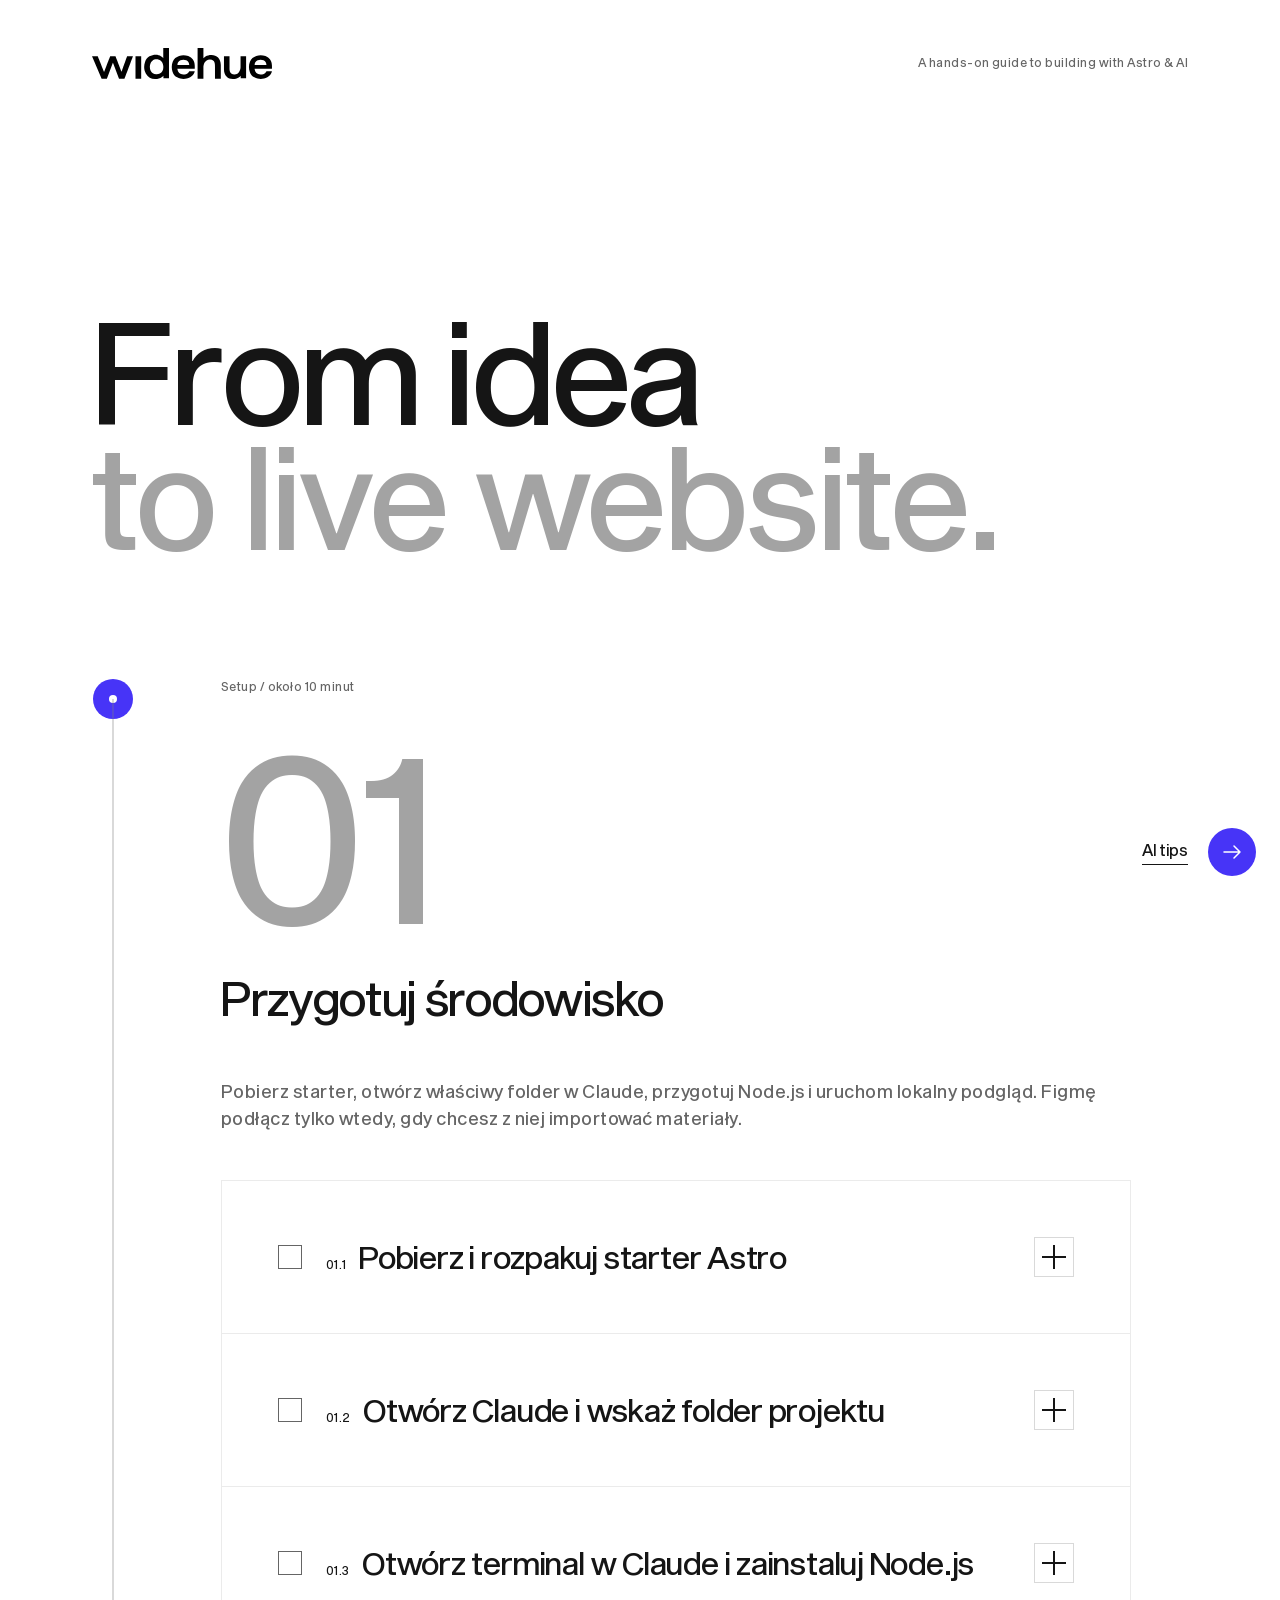
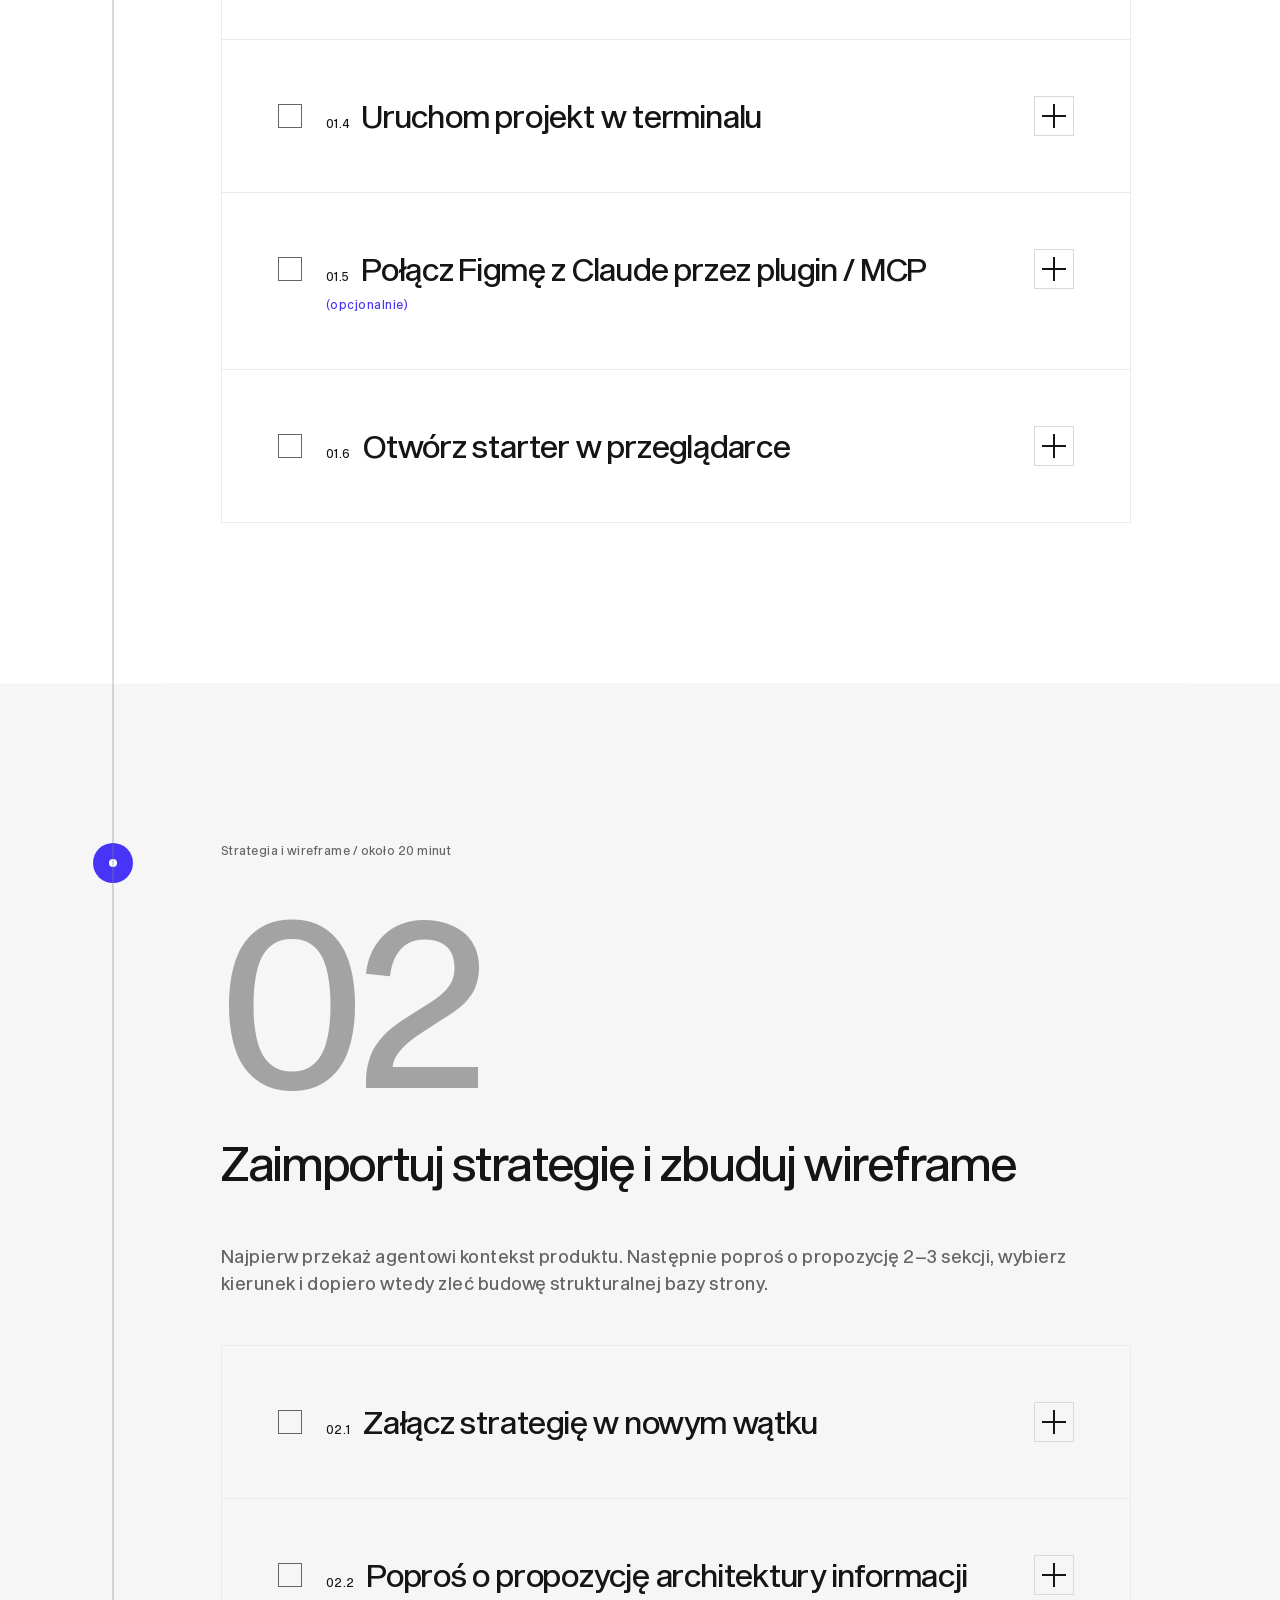
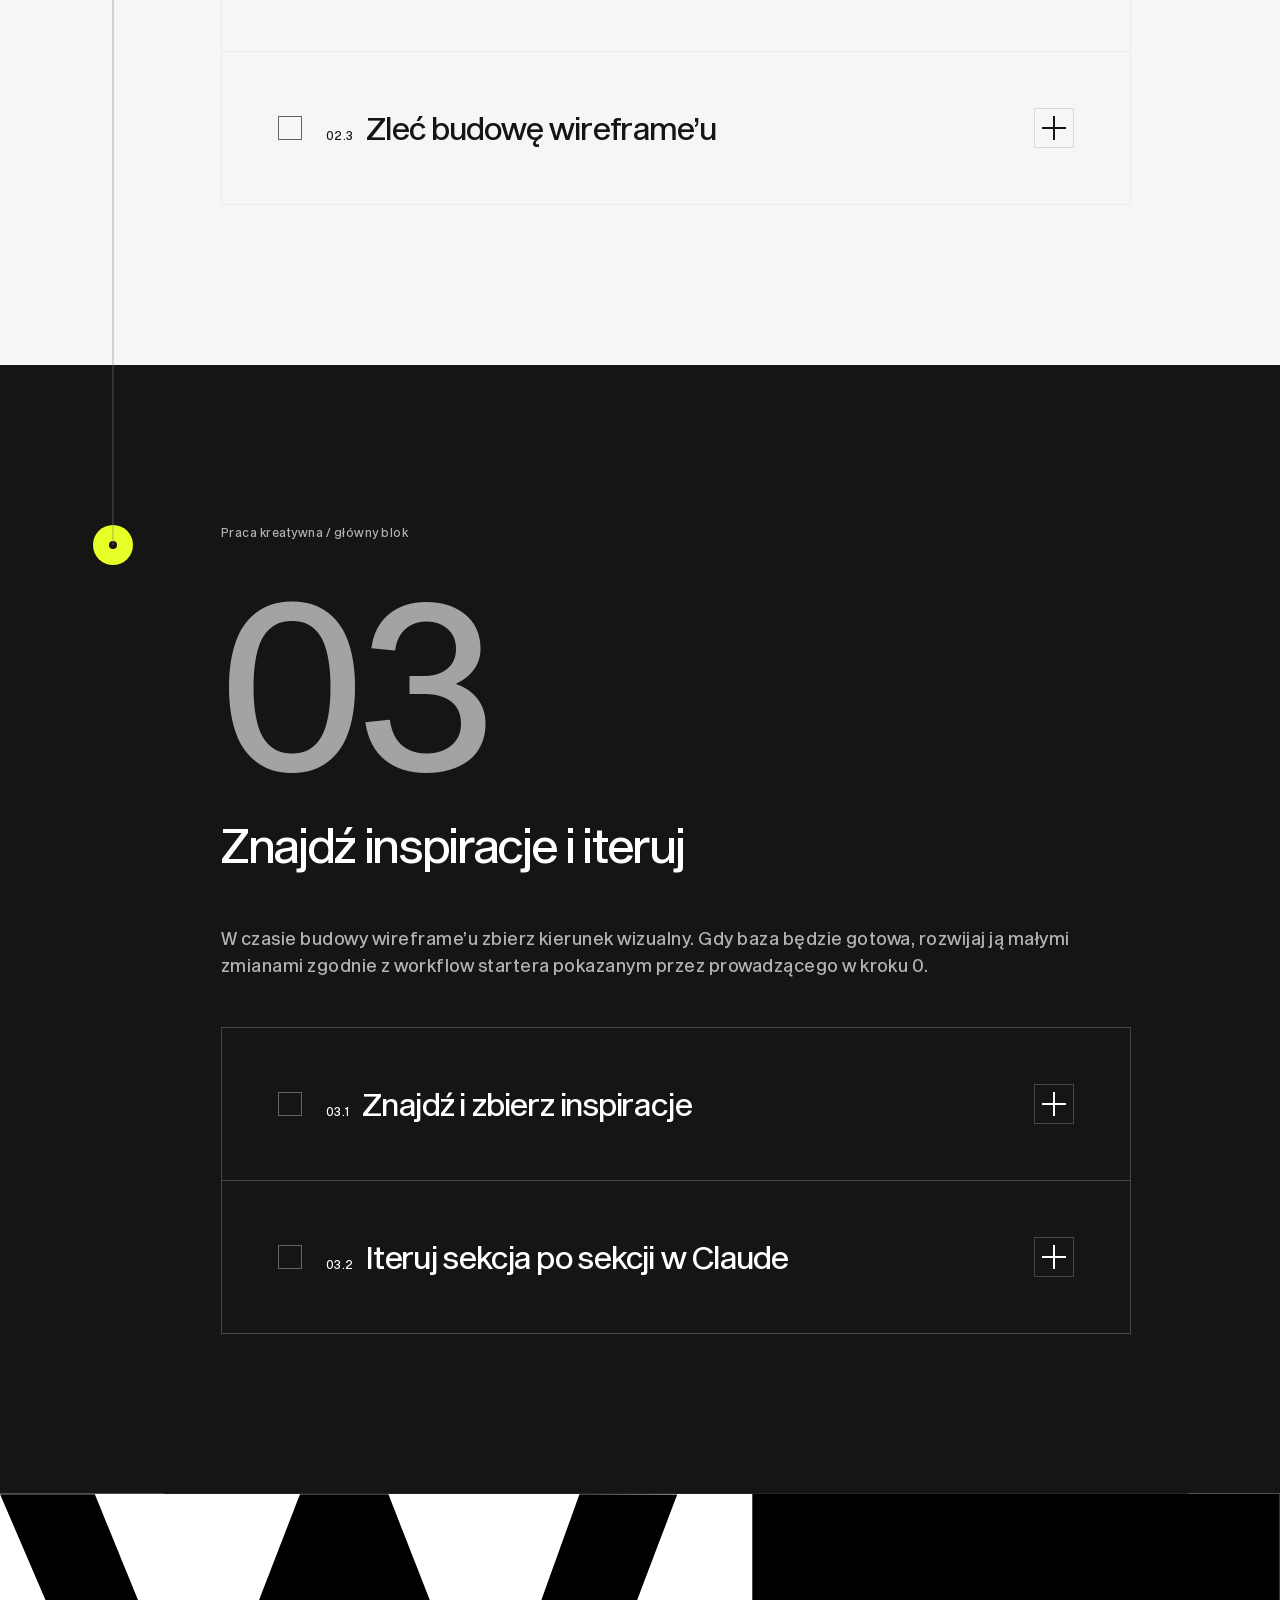
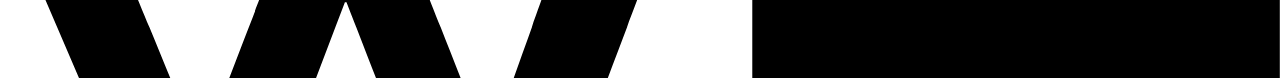
==== hackathon-guide/agenda.html @ 3076764d "Move server setup before optional Figma connection" ====
<!doctype html>
<html lang="pl" data-theme="light">
<head>
  <meta charset="utf-8">
  <meta name="viewport" content="width=device-width, initial-scale=1">
  <meta name="color-scheme" content="light">
  <title>Hackathon 2026 — Widehue</title>
  <link rel="stylesheet" href="css/tokens.css">
  <link rel="stylesheet" href="css/flow.css?v=hero-workflow">
  <link rel="stylesheet" href="css/tutorials.css">
</head>
<body>
  <main class="page">
    <div class="hero-section" data-theme="light">
    <div class="hero-topbar">
      <a class="brand" href="index.html" aria-label="Widehue — początek"><img src="assets/brand/wordmark.svg" alt="Widehue" width="180" height="31"></a>
      <p class="hero-description">A hands-on guide to building with Astro &amp; AI</p>
    </div>
    <header class="hero">
      <h1>From idea</h1>
      <p class="hero-subtitle">to live website.</p>
      
    </header>
    </div>

    <section class="timeline" aria-label="Proces hackathonu">
      <div class="timeline-rail" aria-hidden="true"><div class="timeline-fill"></div></div>
      <section class="stage" id="krok-1">
        <div class="stage-summary">
          <span class="stage-number" aria-hidden="true"></span>
          <span><span class="eyebrow">Setup / około 10 minut <span class="stage-status">✓ Gotowe</span></span><span class="stage-title">Przygotuj środowisko</span></span>
        </div>
        <div class="stage-body">
          <p class="stage-lead">Pobierz starter, otwórz właściwy folder w Claude, przygotuj Node.js i uruchom lokalny podgląd. Figmę podłącz tylko wtedy, gdy chcesz z niej importować materiały.</p>
          <div class="tasks">
            <details class="task" data-task="download-starter">
              <summary class="task-summary"><span class="task-check" aria-hidden="true"></span><span class="task-title">Pobierz i rozpakuj starter Astro</span><span class="task-plus" aria-hidden="true"><span class="disclosure-icon disclosure-icon--plus" aria-hidden="true"></span></span></summary>
              <div class="task-content">
                <div class="task-copy">
                  <p>Pobierz paczkę, rozpakuj ją w łatwym do znalezienia miejscu i nazwij folder według produktu, np. <strong>nazwa-produktu-landing</strong>.</p>
                  <div class="links"><a class="button button--accent button--download" href="#" aria-disabled="true" data-missing-link="astro-starter"><span class="primary-label">Pobierz starter — link do uzupełnienia</span><span class="primary-icon" aria-hidden="true"><svg viewBox="0 0 24 24" fill="none" stroke="currentColor" stroke-width="1.5" stroke-linecap="round" stroke-linejoin="round"><path d="M12 3v12m-5-5 5 5 5-5M4 16v5h16v-5"/></svg></span></a></div>
                </div>
                <button class="button button--done" type="button" data-done><span class="primary-label">Oznacz jako gotowe</span><span class="primary-icon" aria-hidden="true"><svg viewBox="0 0 24 24" fill="none" stroke="currentColor" stroke-width="1.5" stroke-linecap="round" stroke-linejoin="round"><path d="M4 12h16m-6-6 6 6-6 6"/></svg></span></button>
              </div>
            </details>

            <details class="task" data-task="open-claude">
              <summary class="task-summary"><span class="task-check" aria-hidden="true"></span><span class="task-title">Otwórz Claude i wskaż folder projektu</span><span class="task-plus" aria-hidden="true"><span class="disclosure-icon disclosure-icon--plus" aria-hidden="true"></span></span></summary>
              <div class="task-content">
                <div class="flow-demo" data-demo="open-claude" role="group" aria-label="Demonstracja kroku"></div>
                <div class="task-copy"><p>Uruchom Claude i wskaż dokładnie folder, w którym znajduje się rozpakowany starter Astro. Przed każdym promptem upewnij się, że pracujesz w prawidłowym projekcie.</p></div>
                <button class="button button--done" type="button" data-done><span class="primary-label">Oznacz jako gotowe</span><span class="primary-icon" aria-hidden="true"><svg viewBox="0 0 24 24" fill="none" stroke="currentColor" stroke-width="1.5" stroke-linecap="round" stroke-linejoin="round"><path d="M4 12h16m-6-6 6 6-6 6"/></svg></span></button>
              </div>
            </details>

            <details class="task" data-task="install-node">
              <summary class="task-summary"><span class="task-check" aria-hidden="true"></span><span class="task-title">Otwórz terminal w Claude i zainstaluj Node.js</span><span class="task-plus" aria-hidden="true"><span class="disclosure-icon disclosure-icon--plus" aria-hidden="true"></span></span></summary>
              <div class="task-content">
                <div class="flow-demo" data-demo="install-node" role="group" aria-label="Demonstracja kroku"></div>
                <div class="task-copy">
                  <p>Po otwarciu projektu uruchom terminal w prawym górnym rogu Claude. Możesz też użyć aplikacji <strong>Terminal</strong> na swoim komputerze — wtedy najpierw przejdź do folderu projektu.</p>
                  <p>Wybierz polecenie odpowiednie dla swojego systemu.</p>
                  <div class="snippet">
                    <div class="snippet-head"><span class="snippet-label">macOS / Homebrew</span><button class="button copy" type="button" aria-label="Kopiuj do schowka" title="Kopiuj do schowka"><span class="primary-icon" aria-hidden="true"><svg viewBox="0 0 24 24" fill="none" stroke="currentColor" stroke-width="1.5" stroke-linecap="round" stroke-linejoin="round"><rect x="9" y="9" width="11" height="12" rx="1"/><path d="M15 9V3H4v12h5"/></svg></span></button></div>
                    <pre>brew install node</pre>
                  </div>
                  <div class="snippet">
                    <div class="snippet-head"><span class="snippet-label">Windows / winget</span><button class="button copy" type="button" aria-label="Kopiuj do schowka" title="Kopiuj do schowka"><span class="primary-icon" aria-hidden="true"><svg viewBox="0 0 24 24" fill="none" stroke="currentColor" stroke-width="1.5" stroke-linecap="round" stroke-linejoin="round"><rect x="9" y="9" width="11" height="12" rx="1"/><path d="M15 9V3H4v12h5"/></svg></span></button></div>
                    <pre>winget install OpenJS.NodeJS.LTS</pre>
                  </div>
                  <div class="snippet">
                    <div class="snippet-head"><span class="snippet-label">Sprawdź instalację</span><button class="button copy" type="button" aria-label="Kopiuj do schowka" title="Kopiuj do schowka"><span class="primary-icon" aria-hidden="true"><svg viewBox="0 0 24 24" fill="none" stroke="currentColor" stroke-width="1.5" stroke-linecap="round" stroke-linejoin="round"><rect x="9" y="9" width="11" height="12" rx="1"/><path d="M15 9V3H4v12h5"/></svg></span></button></div>
                    <pre>node --version
npm --version</pre>
                  </div>
                  <p>Poprawny wynik pokazuje numer wersji Node.js rozpoczynający się od <strong>v</strong> oraz numer npm. Jeżeli polecenie nie istnieje albo nie zwraca numerów wersji, zgłoś problem prowadzącemu.</p>
                </div>
                <button class="button button--done" type="button" data-done><span class="primary-label">Oznacz jako gotowe</span><span class="primary-icon" aria-hidden="true"><svg viewBox="0 0 24 24" fill="none" stroke="currentColor" stroke-width="1.5" stroke-linecap="round" stroke-linejoin="round"><path d="M4 12h16m-6-6 6 6-6 6"/></svg></span></button>
              </div>
            </details>

            <details class="task" data-task="start-server">
              <summary class="task-summary"><span class="task-check" aria-hidden="true"></span><span class="task-title">Uruchom projekt w terminalu</span><span class="task-plus" aria-hidden="true"><span class="disclosure-icon disclosure-icon--plus" aria-hidden="true"></span></span></summary>
              <div class="task-content">
                <div class="flow-demo" data-demo="start-server" role="group" aria-label="Demonstracja kroku"></div>
                <div class="task-copy">
                  <p>W terminalu otwartym dla folderu projektu wpisz poniższe polecenie i naciśnij Enter.</p>
                  <div class="snippet">
                    <div class="snippet-head"><span class="snippet-label">Terminal / uruchomienie projektu</span><button class="button copy" type="button" aria-label="Kopiuj do schowka" title="Kopiuj do schowka"><span class="primary-icon" aria-hidden="true"><svg viewBox="0 0 24 24" fill="none" stroke="currentColor" stroke-width="1.5" stroke-linecap="round" stroke-linejoin="round"><rect x="9" y="9" width="11" height="12" rx="1"/><path d="M15 9V3H4v12h5"/></svg></span></button></div>
                    <pre>npm run dev</pre>
                  </div>
                  <p>Po chwili terminal powinien wyświetlić odpowiedź podobną do tej:</p>
                  <div class="snippet">
                    <div class="snippet-head"><span class="snippet-label">Przykładowa odpowiedź Astro</span></div>
                    <pre>astro v5.x.x ready in 320 ms

┃ Local    http://localhost:4321/
┃ Network  use --host to expose</pre>
                  </div>
                  <p>Skopiuj adres widoczny przy <strong>Local</strong>, np. <strong>http://localhost:4321/</strong>. Jeżeli terminal pokaże inny port, użyj adresu wyświetlonego u siebie.</p>
                </div>
                <button class="button button--done" type="button" data-done><span class="primary-label">Oznacz jako gotowe</span><span class="primary-icon" aria-hidden="true"><svg viewBox="0 0 24 24" fill="none" stroke="currentColor" stroke-width="1.5" stroke-linecap="round" stroke-linejoin="round"><path d="M4 12h16m-6-6 6 6-6 6"/></svg></span></button>
              </div>
            </details>

            <details class="task" data-task="connect-figma" data-optional="true">
              <summary class="task-summary"><span class="task-check" aria-hidden="true"></span><span class="task-title">Połącz Figmę z Claude przez plugin / MCP</span><span class="optional-note">(opcjonalnie)</span><span class="task-plus" aria-hidden="true"><span class="disclosure-icon disclosure-icon--plus" aria-hidden="true"></span></span></summary>
              <div class="task-content">
                <div class="task-copy">
                  <p>Zrób to tylko wtedy, gdy chcesz przenosić z Figmy elementy wizualne, ikony, assety lub fragmenty designu. W Claude otwórz <strong>Plugins</strong>, wybierz <strong>Figma</strong> i przejdź autoryzację na koncie, na którym znajduje się właściwy projekt.</p>
                  <p>Jeżeli nie potrzebujesz Figmy albo integracja nie działa, pomiń ten punkt. Asset możesz wyeksportować ręcznie i umieścić bezpośrednio w folderze projektu.</p>
                </div>
                <button class="button button--done" type="button" data-done><span class="primary-label">Oznacz opcjonalnie</span><span class="primary-icon" aria-hidden="true"><svg viewBox="0 0 24 24" fill="none" stroke="currentColor" stroke-width="1.5" stroke-linecap="round" stroke-linejoin="round"><path d="M4 12h16m-6-6 6 6-6 6"/></svg></span></button>
              </div>
            </details>

            <details class="task" data-task="open-preview">
              <summary class="task-summary"><span class="task-check" aria-hidden="true"></span><span class="task-title">Otwórz starter w przeglądarce</span><span class="task-plus" aria-hidden="true"><span class="disclosure-icon disclosure-icon--plus" aria-hidden="true"></span></span></summary>
              <div class="task-content">
                <div class="task-copy"><p>Wklej lokalny adres w pasku przeglądarki i sprawdź, czy strona startowa działa. Nie zamykaj terminala z uruchomionym serwerem. Gdy widzisz podgląd, przejdź do kroku 2.</p></div>
                <button class="button button--done" type="button" data-done><span class="primary-label">Oznacz jako gotowe</span><span class="primary-icon" aria-hidden="true"><svg viewBox="0 0 24 24" fill="none" stroke="currentColor" stroke-width="1.5" stroke-linecap="round" stroke-linejoin="round"><path d="M4 12h16m-6-6 6 6-6 6"/></svg></span></button>
              </div>
            </details>
          </div>
        </div>
      </section>

      <section class="stage" id="krok-2">
        <div class="stage-summary">
          <span class="stage-number" aria-hidden="true"></span>
          <span><span class="eyebrow">Strategia i wireframe / około 20 minut <span class="stage-status">✓ Gotowe</span></span><span class="stage-title">Zaimportuj strategię i zbuduj wireframe</span></span>
        </div>
        <div class="stage-body">
          <p class="stage-lead">Najpierw przekaż agentowi kontekst produktu. Następnie poproś o propozycję 2–3 sekcji, wybierz kierunek i dopiero wtedy zleć budowę strukturalnej bazy strony.</p>
          <div class="tasks">
            <details class="task" data-task="import-strategy">
              <summary class="task-summary"><span class="task-check" aria-hidden="true"></span><span class="task-title">Załącz strategię w nowym wątku</span><span class="task-plus" aria-hidden="true"><span class="disclosure-icon disclosure-icon--plus" aria-hidden="true"></span></span></summary>
              <div class="task-content">
                <div class="flow-demo" data-demo="import-strategy" role="group" aria-label="Demonstracja kroku"></div>
                <div class="task-copy">
                  <p>Wybierz pakiet strategiczny, z którego korzystałeś poprzedniego dnia, i rozpakuj pobrany ZIP. Jeżeli strategia uległa zmianie, przygotuj osobny plik Markdown z jej uzupełnieniem — opisz w nim zmiany i nowe ustalenia.</p>
                  <p>Otwórz nowy wątek w Claude w projekcie startera. Załącz plik <code>pakiet/brief.md</code> z wybranego pakietu oraz plik z uzupełnieniem, jeśli go przygotowałeś, i wklej poniższy prompt. Agent ma uzupełnić właściwe pliki startera, ale jeszcze niczego nie projektować.</p>
                  <div class="strategy-downloads" aria-label="Pakiety strategiczne do pobrania">
                    <a class="button button--accent button--download" href="downloads/mecha-atlas.zip" download><span class="primary-label">Pobierz Aescape Atlas (ZIP)</span><span class="primary-icon" aria-hidden="true"><svg viewBox="0 0 24 24" fill="none" stroke="currentColor" stroke-width="1.5" stroke-linecap="round" stroke-linejoin="round"><path d="M12 3v12m-5-5 5 5 5-5M4 16v5h16v-5"/></svg></span></a>
                    <a class="button button--accent button--download" href="downloads/mecha-catch.zip" download><span class="primary-label">Pobierz Catch (ZIP)</span><span class="primary-icon" aria-hidden="true"><svg viewBox="0 0 24 24" fill="none" stroke="currentColor" stroke-width="1.5" stroke-linecap="round" stroke-linejoin="round"><path d="M12 3v12m-5-5 5 5 5-5M4 16v5h16v-5"/></svg></span></a>
                    <a class="button button--accent button--download" href="downloads/mecha-almanac.zip" download><span class="primary-label">Pobierz Almanac (ZIP)</span><span class="primary-icon" aria-hidden="true"><svg viewBox="0 0 24 24" fill="none" stroke="currentColor" stroke-width="1.5" stroke-linecap="round" stroke-linejoin="round"><path d="M12 3v12m-5-5 5 5 5-5M4 16v5h16v-5"/></svg></span></a>
                    <a class="button button--accent button--download" href="downloads/mecha-undo.zip" download><span class="primary-label">Pobierz Undo (ZIP)</span><span class="primary-icon" aria-hidden="true"><svg viewBox="0 0 24 24" fill="none" stroke="currentColor" stroke-width="1.5" stroke-linecap="round" stroke-linejoin="round"><path d="M12 3v12m-5-5 5 5 5-5M4 16v5h16v-5"/></svg></span></a>
                  </div>
                  <div class="snippet">
                    <div class="snippet-head"><span class="snippet-label">Prompt 01 / import strategii</span><button class="button copy" type="button" aria-label="Kopiuj do schowka" title="Kopiuj do schowka"><span class="primary-icon" aria-hidden="true"><svg viewBox="0 0 24 24" fill="none" stroke="currentColor" stroke-width="1.5" stroke-linecap="round" stroke-linejoin="round"><rect x="9" y="9" width="11" height="12" rx="1"/><path d="M15 9V3H4v12h5"/></svg></span></button></div>
                    <pre>Przeczytaj załączony brief z pakietu strategicznego, z którego korzystałem podczas pierwszego dnia. Jeśli załączam również plik z uzupełnieniem strategii, uwzględnij opisane w nim zmiany i nowe ustalenia jako aktualizację briefu. Jeżeli dokumenty są sprzeczne, a uzupełnienie nie rozstrzyga konfliktu, wskaż go przed zapisaniem kontekstu. Najpierw zapoznaj się z dokumentacją startera i regułami dotyczącymi plików strategicznych.

Przenieś istotny kontekst produktu do właściwych plików w projekcie. Oddziel potwierdzone fakty, założenia i brakujące informacje. Nie twórz jeszcze interfejsu ani nowych komponentów.

Na końcu podsumuj, jakie pliki utworzyłeś lub zmieniłeś, oraz wskaż luki, które mogą wpłynąć na komunikację landing page’a.</pre>
                  </div>
                </div>
                <button class="button button--done" type="button" data-done><span class="primary-label">Oznacz jako gotowe</span><span class="primary-icon" aria-hidden="true"><svg viewBox="0 0 24 24" fill="none" stroke="currentColor" stroke-width="1.5" stroke-linecap="round" stroke-linejoin="round"><path d="M4 12h16m-6-6 6 6-6 6"/></svg></span></button>
              </div>
            </details>

            <details class="task" data-task="propose-architecture">
              <summary class="task-summary"><span class="task-check" aria-hidden="true"></span><span class="task-title">Poproś o propozycję architektury informacji</span><span class="task-plus" aria-hidden="true"><span class="disclosure-icon disclosure-icon--plus" aria-hidden="true"></span></span></summary>
              <div class="task-content">
                <div class="task-copy">
                  <p>Poproś AI o krótki plan. Na tym etapie wybierasz, co landing page ma powiedzieć — agent nie powinien jeszcze pisać kodu.</p>
                  <div class="snippet">
                    <div class="snippet-head"><span class="snippet-label">Prompt 02 / propozycja sekcji</span><button class="button copy" type="button" aria-label="Kopiuj do schowka" title="Kopiuj do schowka"><span class="primary-icon" aria-hidden="true"><svg viewBox="0 0 24 24" fill="none" stroke="currentColor" stroke-width="1.5" stroke-linecap="round" stroke-linejoin="round"><rect x="9" y="9" width="11" height="12" rx="1"/><path d="M15 9V3H4v12h5"/></svg></span></button></div>
                    <pre>Na podstawie plików strategicznych produktu zaproponuj architekturę informacji dla landing page’a składającego się z 2–3 sekcji. Sekcje mają jasno komunikować wartość produktu i promować go właściwemu odbiorcy.

Dla każdej sekcji podaj:
1. cel komunikacyjny,
2. jeden główny komunikat,
3. potrzebną treść, dowód lub asset,
4. sposób przejścia do kolejnej sekcji.

Przedstaw wynik jako krótką, numerowaną listę. Nie pisz kodu, nie buduj jeszcze strony i nie dodawaj niepotwierdzonych informacji.</pre>
                  </div>
                </div>
                <button class="button button--done" type="button" data-done><span class="primary-label">Oznacz jako gotowe</span><span class="primary-icon" aria-hidden="true"><svg viewBox="0 0 24 24" fill="none" stroke="currentColor" stroke-width="1.5" stroke-linecap="round" stroke-linejoin="round"><path d="M4 12h16m-6-6 6 6-6 6"/></svg></span></button>
              </div>
            </details>

            <details class="task" data-task="build-wireframe">
              <summary class="task-summary"><span class="task-check" aria-hidden="true"></span><span class="task-title">Zleć budowę wireframe’u</span><span class="task-plus" aria-hidden="true"><span class="disclosure-icon disclosure-icon--plus" aria-hidden="true"></span></span></summary>
              <div class="task-content">
                <div class="flow-demo" data-demo="build-wireframe" role="group" aria-label="Demonstracja kroku"></div>
                <div class="task-copy">
                  <p>Wklej wybrany i ewentualnie poprawiony wariant architektury. Agent ma zbudować działającą bazę, którą dopracujesz wizualnie w kolejnym kroku.</p>
                  <div class="snippet">
                    <div class="snippet-head"><span class="snippet-label">Prompt 03 / budowa wireframe’u</span><button class="button copy" type="button" aria-label="Kopiuj do schowka" title="Kopiuj do schowka"><span class="primary-icon" aria-hidden="true"><svg viewBox="0 0 24 24" fill="none" stroke="currentColor" stroke-width="1.5" stroke-linecap="round" stroke-linejoin="round"><rect x="9" y="9" width="11" height="12" rx="1"/><path d="M15 9V3H4v12h5"/></svg></span></button></div>
                    <pre>Zbuduj wireframe landing page’a na podstawie poniższej, zatwierdzonej architektury informacji:

[WKLEJ TUTAJ WYBRANY PLAN 2–3 SEKCJI]

Stwórz strukturalną bazę tych sekcji. Korzystaj z istniejących komponentów, tokenów, assetów, brandingu i agentic rules startera Mecha. Zachowaj obecny system zamiast tworzyć równoległe style. Użyj treści wynikających z plików strategicznych i nie wymyślaj brakujących faktów.

Na tym etapie skup się na hierarchii, układzie i przepływie informacji — bez pełnego dopracowania wizualnego. Po implementacji sprawdź działanie strony w przeglądarce i podsumuj zmienione pliki.</pre>
                  </div>
                  <p class="notice"><strong>To zadanie może potrwać kilka lub kilkanaście minut.</strong> Nie czekaj bezczynnie — przejdź od razu do kroku 3 i zacznij zbierać inspiracje.</p>
                </div>
                <button class="button button--done" type="button" data-done><span class="primary-label">Oznacz jako gotowe</span><span class="primary-icon" aria-hidden="true"><svg viewBox="0 0 24 24" fill="none" stroke="currentColor" stroke-width="1.5" stroke-linecap="round" stroke-linejoin="round"><path d="M4 12h16m-6-6 6 6-6 6"/></svg></span></button>
              </div>
            </details>
          </div>
        </div>
      </section>

      <section class="stage" id="krok-3" data-theme="dark">
        <div class="stage-summary">
          <span class="stage-number" aria-hidden="true"></span>
          <span><span class="eyebrow">Praca kreatywna / główny blok <span class="stage-status">✓ Gotowe</span></span><span class="stage-title">Znajdź inspiracje i iteruj</span></span>
        </div>
        <div class="stage-body">
          <p class="stage-lead">W czasie budowy wireframe’u zbierz kierunek wizualny. Gdy baza będzie gotowa, rozwijaj ją małymi zmianami zgodnie z workflow startera pokazanym przez prowadzącego w kroku 0.</p>
          <div class="tasks">
            <details class="task" data-task="find-and-collect-inspiration">
              <summary class="task-summary"><span class="task-check" aria-hidden="true"></span><span class="task-title">Znajdź i zbierz inspiracje</span><span class="task-plus" aria-hidden="true"><span class="disclosure-icon disclosure-icon--plus" aria-hidden="true"></span></span></summary>
              <div class="task-content">
                <div class="flow-demo" data-demo="find-and-collect-inspiration" role="group" aria-label="Demonstracja kroku"></div>
                <div class="task-copy">
                  <p>Szukaj konkretnych rozwiązań: kompozycji sekcji, sposobu pokazania produktu, zachowania typografii, animacji albo gotowej techniki. Otwieraj przydatne strony w nowych kartach, rób screenshoty i zapisuj assety oraz linki w jednym lokalnym folderze.</p>
                  <div class="link-list" id="inspiration-list" aria-live="polite"></div>
                  <div class="load-more-row">
                    <span class="source-count" id="inspiration-count"></span>
                    <button class="button" id="load-more-inspiration" type="button">Load more</button>
                  </div>
                  <p>Gdy wireframe będzie gotowy, załącz wybrane materiały do Claude i opisz, <strong>jaki efekt chcesz uzyskać</strong>: kompozycję, typografię, motion, asset albo sposób prezentacji produktu. Nie proś o bezpośrednie kopiowanie całej strony.</p>
                  <div class="snippet">
                    <div class="snippet-head"><span class="snippet-label">Przykład / sekcja procesu ze screena</span><button class="button copy" type="button" aria-label="Kopiuj do schowka" title="Kopiuj do schowka"><span class="primary-icon" aria-hidden="true"><svg viewBox="0 0 24 24" fill="none" stroke="currentColor" stroke-width="1.5" stroke-linecap="round" stroke-linejoin="round"><rect x="9" y="9" width="11" height="12" rx="1"/><path d="M15 9V3H4v12h5"/></svg></span></button></div>
                    <pre>Załączam screen z inspiracją pokazującą, jak chcę, żeby wyglądała sekcja procesu na moim landing page’u.

Na podstawie tego screena zbuduj sekcję „Proces” w miejscu komponentu `[IDENTYFIKATOR SEKCJI]`. Potraktuj referencję jako wskazówkę dla struktury: układu nagłówka i opisu, rozmieszczenia kroków, ich numeracji, odstępów oraz sposobu połączenia ich w czytelną sekwencję.

Dopasuj tę strukturę do treści mojego produktu oraz istniejących komponentów, tokenów i brandingu Mecha. Korzystaj z zatwierdzonych treści i plików strategicznych projektu. Nie kopiuj tekstów, logo ani identyfikacji wizualnej z inspiracji. Jeżeli brakuje informacji o procesie, wskaż je zamiast wymyślać kroki.

Najpierw krótko opisz, jakie elementy kompozycji przeniesiesz ze screena, a następnie zbuduj sekcję. Zachowaj czytelną kolejność na mobile. Nie zmieniaj innych sekcji ani globalnych stylów. Nie dodawaj animacji lub interakcji, których nie da się ustalić na podstawie statycznego screena.

Na końcu sprawdź sekcję w przeglądarce na desktopie i mobile oraz podsumuj wprowadzone zmiany.</pre>
                  </div>
                </div>
                <button class="button button--done" type="button" data-done><span class="primary-label">Oznacz jako gotowe</span><span class="primary-icon" aria-hidden="true"><svg viewBox="0 0 24 24" fill="none" stroke="currentColor" stroke-width="1.5" stroke-linecap="round" stroke-linejoin="round"><path d="M4 12h16m-6-6 6 6-6 6"/></svg></span></button>
              </div>
            </details>

            <details class="task" data-task="iterate-section-by-section">
              <summary class="task-summary"><span class="task-check" aria-hidden="true"></span><span class="task-title">Iteruj sekcja po sekcji w Claude</span><span class="task-plus" aria-hidden="true"><span class="disclosure-icon disclosure-icon--plus" aria-hidden="true"></span></span></summary>
              <div class="task-content">
                <div class="task-copy">
                  <p>Włącz <strong>Grid Guides</strong>. Gdy chcesz zmienić element, najedź na niego i skopiuj identyfikator komponentu. Przy zmianach layoutu określaj dokładnie, od której do której kolumny ma znajdować się każdy element.</p>
                  <p>Każdy prompt powinien dotyczyć jednej sekcji, komponentu albo animacji. Możesz pracować w 2–3 wątkach równolegle, jeśli ich zakresy nie dotykają tych samych plików i elementów.</p>

                  <div class="snippet">
                    <div class="snippet-head"><span class="snippet-label">Przykład / kolor przycisku</span><button class="button copy" type="button" aria-label="Kopiuj do schowka" title="Kopiuj do schowka"><span class="primary-icon" aria-hidden="true"><svg viewBox="0 0 24 24" fill="none" stroke="currentColor" stroke-width="1.5" stroke-linecap="round" stroke-linejoin="round"><rect x="9" y="9" width="11" height="12" rx="1"/><path d="M15 9V3H4v12h5"/></svg></span></button></div>
                    <pre>Zaktualizuj tylko komponent `[IDENTYFIKATOR PRZYCISKU]`. Zmień jego kolor tła na `[KOLOR LUB TOKEN]` i dobierz czytelny kolor tekstu. Zachowaj istniejące wymiary, typografię oraz stany hover i focus. Nie zmieniaj pozostałych przycisków ani globalnej palety. Po zmianie sprawdź rezultat w przeglądarce.</pre>
                  </div>

                  <div class="snippet">
                    <div class="snippet-head"><span class="snippet-label">Przykład / układ na gridzie</span><button class="button copy" type="button" aria-label="Kopiuj do schowka" title="Kopiuj do schowka"><span class="primary-icon" aria-hidden="true"><svg viewBox="0 0 24 24" fill="none" stroke="currentColor" stroke-width="1.5" stroke-linecap="round" stroke-linejoin="round"><rect x="9" y="9" width="11" height="12" rx="1"/><path d="M15 9V3H4v12h5"/></svg></span></button></div>
                    <pre>Zaktualizuj tylko sekcję `[IDENTYFIKATOR SEKCJI]`. Na desktopie umieść blok tekstowy w kolumnach 1–4, a główny wizual w kolumnach 5–12. Zachowaj istniejące komponenty i spacing systemu. Na mobile ustaw najpierw tekst, a następnie wizual. Nie przebudowuj pozostałych sekcji. Sprawdź layout w przeglądarce.</pre>
                  </div>

                  <div class="snippet">
                    <div class="snippet-head"><span class="snippet-label">Przykład / animacja timeline’u</span><button class="button copy" type="button" aria-label="Kopiuj do schowka" title="Kopiuj do schowka"><span class="primary-icon" aria-hidden="true"><svg viewBox="0 0 24 24" fill="none" stroke="currentColor" stroke-width="1.5" stroke-linecap="round" stroke-linejoin="round"><rect x="9" y="9" width="11" height="12" rx="1"/><path d="M15 9V3H4v12h5"/></svg></span></button></div>
                    <pre>Dodaj subtelną animację do timeline’u `[IDENTYFIKATOR KOMPONENTU]`. Podczas scrollowania kolejne elementy mają pojawiać się sekwencyjnie przez zmianę opacity i przesunięcie w osi Y. Zachowaj czytelność, aktualny layout i płynność na mobile. Uwzględnij `prefers-reduced-motion` i nie zmieniaj innych komponentów. Po implementacji przetestuj efekt w przeglądarce.</pre>
                  </div>

                  <div class="snippet">
                    <div class="snippet-head"><span class="snippet-label">Przykład / praca z inspiracją</span><button class="button copy" type="button" aria-label="Kopiuj do schowka" title="Kopiuj do schowka"><span class="primary-icon" aria-hidden="true"><svg viewBox="0 0 24 24" fill="none" stroke="currentColor" stroke-width="1.5" stroke-linecap="round" stroke-linejoin="round"><rect x="9" y="9" width="11" height="12" rx="1"/><path d="M15 9V3H4v12h5"/></svg></span></button></div>
                    <pre>Pracuj tylko nad sekcją `[IDENTYFIKATOR SEKCJI]`. Załączoną inspirację wykorzystaj jako referencję dla `[KOMPOZYCJI / TYPOGRAFII / MOTION / SPOSOBU POKAZANIA PRODUKTU]`, ale nie kopiuj jej dosłownie. Zachowaj komponenty, tokeny i branding Mecha. Najpierw krótko opisz plan zmiany, następnie go wdroż i sprawdź rezultat w przeglądarce.</pre>
                  </div>
                </div>
                <button class="button button--done" type="button" data-done><span class="primary-label">Oznacz jako gotowe</span><span class="primary-icon" aria-hidden="true"><svg viewBox="0 0 24 24" fill="none" stroke="currentColor" stroke-width="1.5" stroke-linecap="round" stroke-linejoin="round"><path d="M4 12h16m-6-6 6 6-6 6"/></svg></span></button>
              </div>
            </details>
          </div>
        </div>
      </section>
    </section>
  </main>

  <div class="agenda-footer-visual" aria-hidden="true">
    <svg width="1286" height="185" viewBox="0 0 1286 185" fill="none" xmlns="http://www.w3.org/2000/svg" aria-hidden="true" focusable="false">
      <g clip-path="url(#agenda-footer-clip)">
        <path d="M582.193 0.255859C582.193 0.255859 494.052 246.736 490.657 255.829C488.838 251.343 390.27 0.255859 390.27 0.255859H301.402C301.402 0.255859 203.076 255.829 201.622 259.224C200.045 255.708 95.2944 0.255859 95.2944 0.255859H0L159.188 370.764H246.844L346.503 108.644H348.079C349.17 111.19 449.92 370.764 449.92 370.764H540.244C540.244 370.764 679.427 3.52932 680.397 0.498333L582.314 0.255859H582.193Z" fill="#000000"/>
        <path d="M1286 0H755.82V370.023L1285.88 370.387V0H1286Z" fill="#000000"/>
      </g>
      <defs><clipPath id="agenda-footer-clip"><rect width="1286" height="185" fill="white"/></clipPath></defs>
    </svg>
  </div>

  <button class="guide-launcher" id="guide-launcher" type="button" aria-expanded="false" aria-controls="ai-guide"><span class="primary-label">AI tips</span><span class="primary-icon" aria-hidden="true"><svg viewBox="0 0 24 24" fill="none" stroke="currentColor" stroke-width="1.5" stroke-linecap="round" stroke-linejoin="round"><path d="M4 12h16m-6-6 6 6-6 6"/></svg></span></button>

  <aside class="guide-panel" id="ai-guide" aria-hidden="true" aria-labelledby="guide-title">
    <div class="guide-head">
      <div><span>Szybki poradnik</span><h2 id="guide-title">Jak sprawnie budować z AI</h2></div>
      <button class="guide-close" id="guide-close" type="button" aria-label="Zamknij poradnik">×</button>
    </div>
    <div class="guide-tips">
      <details class="tip"><summary>Pracuj maksymalnie w 2–3 wątkach</summary><p>Osobne wątki mogą dotyczyć np. copy, assetu i animacji. Nie otwieraj kilkunastu rozmów, nad którymi trudno zapanować.</p></details>
      <details class="tip"><summary>Rozdzielaj zakresy</summary><p>Nie zlecaj dwóm agentom jednoczesnej zmiany tego samego komponentu, pliku ani wspólnych tokenów.</p></details>
      <details class="tip"><summary>Opisuj konkretny rezultat</summary><p>Podaj identyfikator komponentu, cel zmiany, kolumny gridu i elementy, których agent nie powinien ruszać. „Zrób ładniej” nie wystarczy.</p></details>
      <details class="tip"><summary>Dobieraj model do zadania</summary><p>Mocniejszego modelu używaj do strategii, architektury, komponentów i animacji. Szybszy wystarczy do copy, spacingu i drobnych poprawek.</p></details>
      <details class="tip"><summary>Nie czekaj bezczynnie</summary><p>Gdy agent buduje wireframe, zbieraj inspiracje, rób screenshoty i przygotowuj assety do kolejnej iteracji.</p></details>
      <details class="tip"><summary>Inspiracja potrzebuje instrukcji</summary><p>Wklejając referencję do Claude, napisz, czy chodzi o kompozycję, typografię, motion, asset czy zachowanie komponentu.</p></details>
      <details class="tip"><summary>Iteruj małymi zmianami</summary><p>Przed większą zmianą upewnij się, że projekt działa. Pracuj sekcja po sekcji i po każdej zmianie sprawdzaj efekt w przeglądarce.</p></details>
      <details class="tip"><summary>Problem techniczny? Zgłoś go</summary><p>Jeżeli projekt nie startuje, terminal pokazuje błąd albo integracja nie działa, zgłoś to prowadzącemu zamiast tracić dużą część warsztatu na diagnozę.</p></details>
    </div>
  </aside>

  <div class="toast" id="toast" role="status" aria-live="polite">Skopiowano</div>

  <script src="js/flow.js" defer></script>
  <script src="js/timeline.js" defer></script>
  <script src="js/tutorials.js" defer></script>
</body>
</html>
---- hackathon-guide/css/tokens.css ----
/* Primitive values extracted from widehue.webflow/css/widehue.css :root. */
@font-face{font-family:'Sequel Sans';src:url('../assets/fonts/SequelSans-RomanDisp.woff2') format('woff2');font-weight:400;font-display:swap}
@font-face{font-family:'Sequel Sans';src:url('../assets/fonts/SequelSans-MediumDisp.woff2') format('woff2');font-weight:500;font-display:swap}
@font-face{font-family:'Britti Sans';src:url('../assets/fonts/BrittiSans-Regular.woff') format('woff');font-weight:400;font-display:swap}
:root{
 --wide-black:#151515;--wide-white:#fff;--wide-purple:#4734f7;--wide-yellow:#e6ff27;
 --wide-gray-50:#fbfbfb;--wide-gray-100:#f6f6f6;--wide-gray-200:#ebebeb;--wide-gray-300:#d9d9d9;--wide-gray-400:#b3b3b3;--wide-gray-500:#a3a3a3;--wide-gray-600:#8e8e8e;--wide-gray-700:#7a7a7a;--wide-gray-800:#656565;--wide-gray-900:#464646;--wide-purple-100:#edebfe;
 --font-brand:'Sequel Sans',Arial,sans-serif;--font-secondary:'Britti Sans',Arial,sans-serif;--font-code:ui-monospace,SFMono-Regular,Consolas,monospace;
 --text-h1:6.5rem;--text-h2:5rem;--text-h3:3rem;--text-h4:2rem;--text-h5:1.5rem;--text-h6:1.125rem;
 /* Curated spacing API; values observed throughout the source, not a source token scale. */
 --space-1:.25rem;--space-2:.5rem;--space-3:.75rem;--space-4:1rem;--space-6:1.5rem;--space-8:2rem;--space-10:2.5rem;--space-12:3rem;--space-16:4rem;--space-24:6rem;--space-32:8rem;
 --radius-sm:.375rem;--radius-md:.75rem;--radius-lg:1rem;--radius-pill:999px;--container:90rem;--gutter:2.5rem;--duration:200ms;
}
/* Semantic modes are an extension built from the original brand palette. */
:root,[data-theme="light"]{color-scheme:light;--color-bg:var(--wide-white);--color-surface:var(--wide-gray-100);--color-text:var(--wide-black);--color-muted:var(--wide-gray-800);--color-border:var(--wide-gray-300);--color-accent:var(--wide-purple);--color-on-accent:var(--wide-white);--color-inverse:var(--wide-black);--color-on-inverse:var(--wide-white);--color-focus:var(--wide-purple)}
[data-theme="dark"]{color-scheme:dark;--color-bg:var(--wide-black);--color-surface:#222;--color-text:var(--wide-white);--color-muted:var(--wide-gray-400);--color-border:var(--wide-gray-900);--color-accent:var(--wide-yellow);--color-on-accent:var(--wide-black);--color-inverse:var(--wide-white);--color-on-inverse:var(--wide-black);--color-focus:var(--wide-yellow)}
[data-theme="purple"]{color-scheme:dark;--color-bg:var(--wide-purple);--color-surface:#392ac6;--color-text:var(--wide-white);--color-muted:var(--wide-purple-100);--color-border:#8e81fa;--color-accent:var(--wide-yellow);--color-on-accent:var(--wide-black);--color-inverse:var(--wide-white);--color-on-inverse:var(--wide-black);--color-focus:var(--wide-yellow)}
[data-theme="yellow"]{color-scheme:light;--color-bg:var(--wide-yellow);--color-surface:#d5ec24;--color-text:var(--wide-black);--color-muted:var(--wide-gray-900);--color-border:#899817;--color-accent:var(--wide-purple);--color-on-accent:var(--wide-white);--color-inverse:var(--wide-black);--color-on-inverse:var(--wide-white);--color-focus:var(--wide-purple)}
@media(max-width:991px){:root{--text-h1:5rem;--text-h2:2.5rem;--text-h3:2rem;--text-h4:1.5rem;--gutter:1.75rem}}
@media(max-width:600px){:root{--text-h1:3.25rem;--gutter:1.25rem}}
---- hackathon-guide/css/flow.css ----
:root{--bg:var(--color-bg);--surface:var(--color-surface);--text:var(--color-text);--muted:var(--color-muted);--line:var(--color-border);--accent:var(--color-accent);--success-bg:var(--wide-yellow)}
*{box-sizing:border-box}html{scroll-behavior:smooth}body{margin:0;background:var(--bg);color:var(--text);font-family:var(--font-brand);font-size:18px;font-weight:400;line-height:1.333;letter-spacing:0.03036rem}button,a{font:inherit}button{cursor:pointer}a{color:inherit}strong{font-weight:500}button:focus-visible,a:focus-visible,summary:focus-visible{outline:3px solid var(--color-focus);outline-offset:5px}img{display:block;max-width:100%}.page{max-width:1160px;margin:auto;padding:48px 32px 120px}.brand{display:block;width:180px;margin-bottom:56px}.brand img{width:100%;height:auto}.hero{display:flex;align-items:flex-end;justify-content:space-between;gap:32px;padding-bottom:40px;border-bottom:1px solid var(--line)}h1{font-size:var(--text-h1);font-weight:400;line-height:1;letter-spacing:-0.0442rem;margin:0}.hero-meta{color:var(--accent);padding-bottom:8px}.timeline{counter-reset:stage;margin-top:32px;position:relative}.timeline::before{content:"";position:absolute;left:27px;top:28px;bottom:0;width:1px;background:var(--line)}details>summary{list-style:none}details>summary::-webkit-details-marker{display:none}.stage{counter-increment:stage;position:relative;border-bottom:1px solid var(--line)}.stage-summary{display:grid;grid-template-columns:56px minmax(0,1fr) 44px;align-items:center;gap:24px;min-height:146px;padding:28px 0;cursor:pointer}.stage-number{position:relative;z-index:1;display:grid;place-items:center;width:56px;height:56px;border:1px solid var(--line);border-radius:50%;background:var(--bg);font-weight:500}.stage-number::before{content:counter(stage,decimal-leading-zero)}.eyebrow{display:block;color:var(--muted);margin-bottom:12px}.stage-title,.guide-head h2{display:block;font-size:var(--text-h4);font-weight:400;line-height:1.1875;letter-spacing:-0.0136rem}.stage-summary:hover .stage-title,.task-summary:hover .task-title{color:var(--accent)}.stage-status{display:none;background:var(--success-bg);color:var(--wide-black);border-radius:var(--radius-pill);padding:4px 12px;margin-left:8px}.stage.is-complete .stage-status{display:inline-block}.stage.is-complete .stage-number{background:var(--success-bg);border-color:var(--success-bg)}.stage.is-complete .stage-number::before{content:"✓"}.plus,.task-plus{display:grid;place-items:center;color:var(--accent);width:36px;height:36px;border:1px solid var(--line);border-radius:50%;transition:transform 180ms ease}.stage>.stage-summary .plus,.task[open]>.task-summary .task-plus{transform:rotate(45deg)}.stage-body{padding:0 0 48px 80px;min-width:0}.stage-lead{color:var(--muted);max-width:760px;margin:0 0 32px;line-height:1.5}.tasks{border-top:1px solid var(--line)}.task{border-bottom:1px solid var(--line)}.task-summary{display:grid;grid-template-columns:24px minmax(0,1fr) auto 36px;align-items:center;gap:16px;min-height:84px;padding:20px 0;cursor:pointer}.task-title{font-size:32px;font-weight:400;line-height:1.1875;letter-spacing:-0.0136rem}.task-plus{grid-column:4;justify-self:end}.task-check{display:grid;place-items:center;width:24px;height:24px;border:1px solid var(--wide-gray-800);border-radius:6px}.task.is-done .task-check{background:var(--success-bg);border-color:var(--wide-black)}.task.is-done .task-check::after{content:"✓";color:var(--wide-black)}.tag,.link-tag{border:1px solid var(--line);border-radius:var(--radius-pill);padding:5px 12px;color:var(--muted)}.task-content{display:grid;grid-template-columns:minmax(0,1fr);gap:24px;padding:8px 0 32px 40px}.task-copy{max-width:800px;min-width:0}.task-copy p{color:var(--muted);line-height:1.5;margin:0 0 20px}.task-copy p:last-child{margin-bottom:0}.task-copy strong{color:var(--text)}.button{display:inline-flex;justify-content:center;align-items:center;gap:8px;min-height:44px;padding:10px 20px;border:1px solid var(--line);border-radius:var(--radius-pill);background:var(--bg);color:var(--text);font-weight:500;text-decoration:none;line-height:1.333;text-align:center;transition:background 160ms ease,color 160ms ease,border-color 160ms ease}.button:hover{border-color:var(--accent);color:var(--accent);background:var(--wide-purple-100)}.button--accent{background:var(--accent);border-color:var(--accent);color:var(--wide-white)}.button--accent:hover{background:var(--wide-black);border-color:var(--wide-black);color:white}.button--done{justify-self:start;background:var(--accent);border-color:var(--accent);color:var(--wide-white)}.button--done:hover{background:var(--wide-black);border-color:var(--wide-black);color:var(--wide-white)}.task.is-done .button--done{background:var(--success-bg);border-color:var(--success-bg);color:var(--wide-black)}.links{display:flex;flex-wrap:wrap;gap:12px;margin:24px 0}[aria-disabled="true"]{cursor:not-allowed;background:var(--surface);border-color:var(--line);color:var(--muted)}.snippet{min-width:0;margin-top:20px;background:var(--surface);border:1px solid var(--line);border-radius:var(--radius-md);overflow:hidden}.snippet-head{display:flex;justify-content:space-between;align-items:center;gap:16px;min-height:64px;padding:12px 16px;border-bottom:1px solid var(--line)}.snippet-label{color:var(--muted)}.snippet-head .copy{flex-shrink:0}pre{font-family:var(--font-code);font-size:18px;font-weight:400;line-height:1.5;letter-spacing:0;color:var(--text);white-space:pre-wrap;overflow-x:auto;margin:0;padding:24px;tab-size:2}.notice{padding:16px 20px!important;margin-top:24px!important;border-left:3px solid var(--accent);background:var(--wide-purple-100);border-radius:0 var(--radius-sm) var(--radius-sm) 0}.link-list{margin:24px 0;border-top:1px solid var(--line)}.link-row{display:grid;grid-template-columns:minmax(0,1fr) auto 24px;gap:16px;align-items:center;min-height:92px;padding:16px;border-bottom:1px solid var(--line);text-decoration:none}.link-row:not([aria-disabled="true"]):hover{background:var(--wide-purple-100)}.link-platform{min-width:0;overflow-wrap:anywhere}.link-platform strong{display:block;font-weight:500}.link-platform small{display:block;font-size:18px;color:var(--muted);margin-top:6px}.link-arrow{color:var(--accent)}.load-more-row{display:flex;justify-content:space-between;align-items:center;gap:16px;margin:0 0 24px}.source-count{color:var(--muted)}[hidden]{display:none!important}.guide-launcher{position:fixed;bottom:24px;right:24px;z-index:20;display:flex;align-items:center;gap:12px;min-height:48px;padding:12px 20px;border:0;border-radius:var(--radius-pill);background:var(--accent);color:white;font-weight:500}.guide-launcher-icon{display:grid;place-items:center;border:1px solid currentColor;border-radius:50%;width:24px;height:24px}.guide-panel{position:fixed;right:24px;bottom:88px;z-index:19;width:min(480px,calc(100vw - 48px));max-height:calc(100svh - 120px);overflow:auto;visibility:hidden;opacity:0;pointer-events:none;transform:translateY(12px);transition:opacity 180ms ease,transform 180ms ease;background:var(--bg);border:1px solid var(--line);border-radius:var(--radius-lg);box-shadow:0 16px 64px #1515151a}.guide-panel.is-open{visibility:visible;opacity:1;pointer-events:auto;transform:none}.guide-head{display:flex;align-items:flex-start;justify-content:space-between;gap:12px;padding:24px;border-bottom:1px solid var(--line)}.guide-head span{color:var(--muted)}.guide-head h2{margin:12px 0 0}.guide-close{display:grid;place-items:center;flex-shrink:0;width:44px;height:44px;border:1px solid var(--line);border-radius:50%;background:var(--bg);color:var(--text);font-size:18px}.tip+.tip{border-top:1px solid var(--line)}.tip summary{display:flex;justify-content:space-between;align-items:center;gap:16px;cursor:pointer;padding:20px 24px;font-weight:500}.tip summary::after{content:"+";color:var(--accent)}.tip[open] summary::after{content:"−"}.tip p{margin:0;padding:0 24px 24px;color:var(--muted);line-height:1.5}.toast{position:fixed;bottom:28px;left:50%;z-index:30;transform:translate(-50%,10px);opacity:0;pointer-events:none;transition:opacity 160ms ease,transform 160ms ease;background:var(--wide-black);color:white;padding:12px 24px;border-radius:var(--radius-pill);max-width:calc(100vw - 40px);text-align:center}.toast.is-visible{opacity:1;transform:translate(-50%,0)}
@media(max-width:760px){.page{padding:32px 20px 112px}.brand{margin-bottom:40px}.hero{align-items:flex-start;flex-direction:column;gap:24px}.stage-summary{grid-template-columns:44px minmax(0,1fr) 36px;gap:16px}.stage-number{width:44px;height:44px}.timeline::before{left:21px}.stage-body{padding-left:0}.task-summary{grid-template-columns:24px minmax(0,1fr) 36px;gap:12px}.task-plus{grid-column:3;grid-row:1}.task-summary .tag{grid-column:2;justify-self:start}.task-content{padding-left:0}.timeline::before{display:none}.link-row{grid-template-columns:minmax(0,1fr) 24px;padding-inline:8px}.link-tag{grid-column:1;justify-self:start}.link-arrow{grid-column:2;grid-row:1}.load-more-row{flex-wrap:wrap}.snippet-head{flex-wrap:wrap}pre{padding:20px}.guide-launcher{right:20px;bottom:20px}.guide-panel{right:20px;width:calc(100vw - 40px);bottom:84px}.guide-head{padding:20px}.stage-status{margin:8px 0 0}.eyebrow{line-height:1.5}}
@media(prefers-reduced-motion:reduce){html{scroll-behavior:auto}*,*::before,*::after{transition:none!important;scroll-behavior:auto!important}}

/* Larger task headings and 32 × 32 disclosure icons. */
.plus,.task-plus{width:32px;height:32px;font-size:32px;line-height:1}

.plus,.task-plus{border:0}

/* Main stage headings. */
.stage-title{font-size:48px;line-height:1;letter-spacing:-0.0204rem;overflow-wrap:break-word}

.stage-summary .eyebrow{font-size:12px}

/* More breathing room through the workshop flow. */
.timeline { margin-top: 48px; }
.stage-summary { padding-block: 48px; gap: 32px; }
.stage-summary .eyebrow { margin-bottom: 20px; }
.stage-body { padding-bottom: 64px; padding-left: 88px; }
.stage-lead { margin-bottom: 48px; }
.task-summary { padding-block: 32px; gap: 24px; }
.task-content { padding-top: 16px; padding-bottom: 48px; padding-left: 48px; gap: 32px; }
.task-copy p { margin-bottom: 28px; }
.task-copy p:last-child { margin-bottom: 0; }
.links { gap: 16px; margin-block: 32px; }
.snippet { margin-top: 28px; }
.snippet-head { padding: 16px 20px; gap: 24px; }
pre { padding: 28px; }
.link-list { margin-block: 32px; }
.link-row { padding-block: 24px; gap: 24px; }
.load-more-row { gap: 24px; margin-bottom: 32px; }
@media (max-width: 760px) {
  .timeline { margin-top: 32px; }
  .stage-summary { padding-block: 36px; gap: 16px; }
  .stage-body { padding-left: 0; padding-bottom: 48px; }
  .stage-lead { margin-bottom: 32px; }
  .task-summary { padding-block: 28px; gap: 12px; }
  .task-content { padding-left: 0; padding-bottom: 36px; gap: 28px; }
  .snippet-head { padding: 16px; gap: 16px; }
  pre { padding: 20px; }
  .link-row { gap: 16px; }
}

.snippet pre { font-size: 14px; }

.button--accent,
.button--done,
.guide-launcher {
  font-size: 16px;
  min-height: 48px;
  padding-inline: 24px;
}

.button.copy { font-size: 16px; }

/* Full-width stage backgrounds; content keeps its centered container. */
.stage {
  isolation: isolate;
}
.stage::before {
  content: "";
  position: absolute;
  inset: 0;
  z-index: -1;
  background: var(--stage-background);
  box-shadow: 0 0 0 100vmax var(--stage-background);
  clip-path: inset(0 -100vmax);
  pointer-events: none;
}
#krok-1 { --stage-background: var(--wide-white); }
#krok-2 { --stage-background: var(--wide-gray-100); }
#krok-3 { --stage-background: color-mix(in srgb, var(--wide-purple) 3%, var(--wide-white)); }
.stage-number { background: var(--stage-background); }

/* Connected stage dots and individual stage pictograms. */
.timeline::before { display: none; }
.stage { --dot-center: 68px; }
.stage:not(:last-child)::after {
  content: "";
  position: absolute;
  left: 19px;
  top: var(--dot-center);
  bottom: calc(-1 * var(--dot-center));
  width: 2px;
  background: var(--wide-gray-300);
  pointer-events: none;
  z-index: 0;
}
.stage:not(:last-child)::after {
  background: linear-gradient(to bottom, var(--wide-purple), var(--wide-gray-300) 180px);
}
.stage-summary { grid-template-columns: 40px minmax(0,1fr) 64px 32px; align-items: start; }
.stage-number {
  width: 40px; height: 40px; border: 0;
  background: var(--wide-gray-200); color: var(--wide-black);
}
.stage-number::before { content: ""; width: 8px; height: 8px; border-radius: 50%; background: currentColor; }
.stage .stage-number { background: var(--wide-purple); color: var(--wide-white); }
.stage.is-complete .stage-number { background: var(--wide-yellow); color: var(--wide-black); }
.stage.is-complete .stage-number::before { content: "✓"; width: auto; height: auto; background: none; }
.stage-title::before { content: counter(stage, decimal-leading-zero) ". "; }
.stage-icon {
  width: 64px; height: 64px; display: grid; place-items: center;
  border-radius: 50%; background: var(--wide-gray-200); color: var(--wide-black);
}
.stage-icon svg { width: 32px; height: 32px; display: block; }
.stage .stage-icon { background: var(--wide-purple); color: var(--wide-white); }
.stage.is-complete .stage-icon { background: var(--wide-yellow); color: var(--wide-black); }
.stage-summary > .plus { margin-top: 16px; }
.stage-body { padding-left: 72px; }
@media(max-width:760px) {
  .stage { --dot-center: 48px; }
  .stage-summary { grid-template-columns: 24px minmax(0,1fr) 40px; gap: 16px; }
  .stage-number { width: 24px; height: 24px; }
  .stage-number::before { width: 6px; height: 6px; }
  .stage:not(:last-child)::after { left: 11px; }
  .stage-icon { width: 40px; height: 40px; }
  .stage-icon svg { width: 26px; height: 26px; }
  .stage-summary > .plus { grid-column: 3; justify-self: center; margin-top: 0; }
  .stage-title { font-size: clamp(28px,5vw,48px); }
  .stage-body { padding-left: 40px; }
  .task-title { overflow-wrap: anywhere; }
}
.stage:not(:last-child)::after { bottom: 0; }
.stage:not(:first-child) > .stage-summary::before {
  content: "";
  position: absolute;
  left: 19px; top: 0; width: 2px; height: var(--dot-center);
  background: var(--wide-gray-300);
  pointer-events: none;
}
@media(max-width:760px) {
  .stage:not(:first-child) > .stage-summary::before { left: 11px; }
}

/* The final stage owns the page's bottom spacing, open or collapsed. */
.page { padding-bottom: 0; }
#krok-3 {
  --bg: var(--color-bg);
  --surface: var(--color-surface);
  --text: var(--color-text);
  --muted: var(--color-muted);
  --line: var(--color-border);
  --accent: var(--color-accent);
  --stage-background: var(--color-bg);
  color: var(--text);
  padding-bottom: 160px;
  border-bottom: 0;
}
#krok-3 > .stage-body { padding-bottom: 0; }
#krok-3 .button--done,
#krok-3 .button--accent { color: var(--color-on-accent); }
#krok-3 .button:hover,
#krok-3 .link-row:not([aria-disabled="true"]):hover {
  background: var(--surface);
  color: var(--accent);
}
#krok-3 .task.is-done .button--done { background: var(--wide-yellow); color: var(--wide-black); }
#krok-3 .stage-number,
#krok-3 .stage-icon { background: var(--surface); color: var(--text); }
#krok-3 .stage-number,
#krok-3 .stage-icon,
#krok-3.is-complete .stage-number,
#krok-3.is-complete .stage-icon { background: var(--accent); color: var(--color-on-accent); }
#krok-3 > .stage-summary::before { background: var(--line); }
#krok-3 .notice { background: var(--surface); }
@media(max-width:760px) {
  #krok-3 { padding-bottom: 96px; }
}

.stage-title::before {
  content: counter(stage, decimal-leading-zero);
  display: inline-block;
  margin-right: 16px;
  font-family: var(--font-brand);
  font-size: 18px;
  font-weight: 400;
  line-height: 1.333;
  letter-spacing: 0.03036rem;
  vertical-align: middle;
}

/* Tall stages with their disclosure header anchored at the top. */
.stage { min-height: 80vh; }
.stage-summary { align-items: start; }

/* Framed accordions: adjoining 1 px borders overlap. */
.stage,
#krok-3,
.task { border: 1px solid var(--line); }
.stage + .stage,
.task + .task { margin-top: -1px; }
.tasks { border-top: 0; }
.stage { --dot-center: 76px; }
.stage-summary { padding: 56px; }
.stage-body { padding: 0 56px 56px; }
.task-summary { padding: 56px; }
.task-content { padding: 0 56px 56px; }
.stage:not(:last-child)::after,
.stage:not(:first-child) > .stage-summary::before { left: 75px; }
#krok-3 > .stage-body { padding-bottom: 0; }
@media(max-width:760px) {
  .stage { --dot-center: 36px; }
  .stage-summary { padding: 24px; }
  .stage-body { padding: 0 24px 24px; }
  .task-summary { padding: 24px; }
  .task-content { padding: 0 24px 24px; }
  .stage:not(:last-child)::after,
  .stage:not(:first-child) > .stage-summary::before { left: 35px; }
}

/* Scale the one-line heading with its wrapper, not the viewport. */
.hero {
  container-type: inline-size;
  flex-direction: column;
  align-items: stretch;
}
.hero h1 {
  width: 100%;
  font-size: 21.5cqw;
  line-height: 1;
  letter-spacing: -0.0085em;
  white-space: nowrap;
}
.hero-meta { align-self: flex-end; }

/* Full-width accordion content and framed disclosure controls. */
.stage-lead,
.task-copy { max-width: none; width: 100%; }
.plus,
.task-plus {
  width: 40px;
  height: 40px;
  border: 1px solid var(--line);
  border-radius: var(--radius-sm);
}
.stage-summary { grid-template-columns: 40px minmax(0,1fr) 64px 40px; }
.task-summary { grid-template-columns: 24px minmax(0,1fr) auto 40px; }
@media(max-width:760px) {
  .stage-summary { grid-template-columns: 24px minmax(0,1fr) 40px; }
  .task-summary { grid-template-columns: 24px minmax(0,1fr) 40px; }
}

/* Rotate only the glyph; keep the square frame stationary. */
.plus,
.task-plus {
  border-radius: 0;
  color: var(--text);
  display: grid;
  place-items: center;
  transition: none;
}
.stage > .stage-summary .plus,
.task[open] > .task-summary .task-plus { transform: none; }
.disclosure-icon {
  display: grid;
  place-items: center;
  width: 32px;
  height: 32px;
  line-height: 1;
  transform-origin: center;
  transition: transform 180ms ease;
}
.stage > .stage-summary .plus .disclosure-icon,
.task[open] > .task-summary .task-plus .disclosure-icon { transform: rotate(45deg); }

/* Dedicated timeline gutter outside the bordered content panels. */
.timeline { padding-left: 72px; }
.stage-summary { grid-template-columns: minmax(0,1fr) 40px; }
.stage-summary > .stage-number {
  position: absolute;
  left: -72px;
  top: 56px;
  margin: 0;
}
.stage-summary > .plus { grid-column: 2; grid-row: 1; margin-top: 0; }
.stage:not(:last-child)::after,
.stage:not(:first-child) > .stage-summary::before { left: -53px; }
@media(max-width:760px) {
  .timeline { padding-left: 32px; }
  .stage { --dot-center: 34px; }
  .stage-summary { grid-template-columns: minmax(0,1fr) 40px; }
  .stage-summary > .stage-number { left: -32px; top: 24px; width: 20px; height: 20px; }
  .stage:not(:last-child)::after,
  .stage:not(:first-child) > .stage-summary::before { left: -23px; }
}

/* Stage backgrounds provide separation without horizontal rules. */
.stage,
#krok-3 { border-top: 0; border-bottom: 0; }
.stage + .stage { margin-top: 0; }

/* Process numerals share the hero's wrapper-relative display scale. */
.page { container-type: inline-size; }
.stage-title::before {
  display: block;
  margin: 0 0 24px;
  font-size: 21.5cqw;
  font-weight: 400;
  line-height: 1;
  letter-spacing: -.0085em;
}

/* Invert the timeline rail against each stage background. */
.stage:not(:last-child)::after,
.stage:not(:last-child)::after,
.stage:not(:first-child) > .stage-summary::before,
#krok-3 > .stage-summary::before {
  background: #fff;
  mix-blend-mode: difference;
}

/* Main steps are permanently expanded sections. */
.stage-summary { cursor: default; grid-template-columns: minmax(0,1fr); }
.stage-summary:hover .stage-title { color: inherit; }

/* Number tasks within their parent step. */
.tasks { counter-reset: task; }
.task { counter-increment: task; }
.task-title::before {
  content: counter(stage, decimal-leading-zero) "." counter(task);
  display: inline-block;
  margin-right: 12px;
  font-family: var(--font-brand);
  font-size: 18px;
  font-weight: 400;
  line-height: 1.333;
  letter-spacing: .03036rem;
  color: var(--muted);
}

/* One continuous scroll-driven rail, independent of stage stacking contexts. */
.stage:not(:last-child)::after,
.stage:not(:first-child) > .stage-summary::before,
#krok-3 > .stage-summary::before { display: none; }
.timeline-rail {
  position: absolute;
  width: 2px;
  height: 0;
  z-index: 2;
  pointer-events: none;
  background: rgb(255 255 255 / 15%);
  mix-blend-mode: difference;
}
.timeline-fill {
  position: absolute;
  inset: 0;
  background: #fff;
  transform: scaleY(0);
  transform-origin: top;
}

/* Equal section spacing, matching the final dark section. */
.stage,
#krok-3 { padding-block: 160px; }
.stage-summary { padding-top: 0; }
.stage-body,
#krok-3 > .stage-body { padding-bottom: 0; }
.stage-summary > .stage-number { top: 160px; }
@media(max-width:760px) {
  .stage,
  #krok-3 { padding-block: 96px; }
  .stage-summary { padding-top: 0; }
  .stage-summary > .stage-number { top: 96px; }
}

/* Brand CTA: underlined label and an independent arrow circle. */
.button--done,
.button--accent,
.guide-launcher,
.task.is-done .button--done,
#krok-3 .button--done,
#krok-3 .button--accent,
#krok-3 .task.is-done .button--done,
.button--done:hover,
.button--accent:hover,
#krok-3 .button--done:hover,
#krok-3 .button--accent:hover {
  background: transparent;
  border: 0;
  border-radius: 0;
  color: var(--text);
  padding: 0;
  gap: 20px;
  min-height: 48px;
  font-size: 16px;
  font-weight: 400;
  text-align: left;
  justify-content: flex-start;
}
.primary-label {
  position: relative;
  padding-bottom: 4px;
  line-height: 1.333;
}
.primary-label::after {
  content: "";
  position: absolute;
  left: 0; right: 0; bottom: 0;
  height: 1px;
  background: currentColor;
  transform-origin: right center;
  transition: transform 220ms ease;
}
.primary-icon {
  display: grid;
  place-items: center;
  flex: 0 0 48px;
  width: 48px; height: 48px;
  border-radius: 50%;
  background: var(--wide-purple);
  color: var(--wide-white);
  transition: transform 220ms ease;
}
.primary-icon svg { width: 24px; height: 24px; display: block; }
:is(.button--done,.button--accent,.guide-launcher):not([aria-disabled="true"]):is(:hover,:focus-visible) .primary-label::after { transform: scaleX(0); }
:is(.button--done,.button--accent,.guide-launcher):not([aria-disabled="true"]):is(:hover,:focus-visible) .primary-icon { transform: scale(1.1); }
.task.is-done .primary-icon { background: var(--wide-purple); color: var(--wide-white); }
/* Keep the floating launcher legible over both light and dark content. */
.guide-launcher .primary-label { background: var(--bg); }
@media(prefers-reduced-motion:reduce) {
  .primary-label::after,.primary-icon { transition: none; }
}

.stage-title::before { color: var(--wide-gray-500); opacity: 1; }

/* Completed tasks offer the reverse action. */
.task.is-done .button--done .primary-icon svg { transform: rotate(180deg); }

.task-title::before {
  font-size: 12px;
  color: var(--text);
}

.task[data-optional="true"] .task-summary .tag {
  border-radius: 0;
  font-size: 12px;
  line-height: 1.333;
  padding: 6px 10px;
  background: var(--wide-purple-100);
  color: var(--wide-purple);
  border: 1px solid var(--wide-purple);
}

.task[data-optional="true"] { position: relative; }
.task[data-optional="true"] .task-summary .tag {
  position: absolute;
  top: 12px;
  right: 12px;
}
.task[data-optional="true"] .task-summary {
  grid-template-columns: 24px minmax(0,1fr) 40px;
}
.task[data-optional="true"] .task-plus { grid-column: 3; }
@media(max-width:760px) {
  .task[data-optional="true"] .task-summary { padding-top: 52px; }
}

/* Sharp code panels with compact, icon-only clipboard actions. */
.snippet { border-radius: 0; }
.snippet-head { font-size: 14px; }
.snippet-label { font-size: inherit; }
.snippet-head .button.copy,
.snippet-head .button.copy:hover,
#krok-3 .snippet-head .button.copy:hover {
  padding: 0;
  min-height: 48px;
  width: 48px;
  border: 0;
  border-radius: 50%;
  background: transparent;
  color: var(--wide-white);
}
.snippet-head .button.copy:is(:hover,:focus-visible) .primary-icon {
  transform: scale(1.1);
}
/* Keep the scaled circle clear of the panel's clipping edge. */
.snippet-head .button.copy .primary-icon { background: var(--wide-purple); color: var(--wide-white); }

/* Accordion borders: one step lighter in each color mode. */
.stage,
.task { border-color: var(--wide-gray-200); }
#krok-3,
#krok-3 .task { border-color: var(--wide-gray-900); }

/* Compact white clipboard control. */
.snippet-head .button.copy,
.snippet-head .button.copy:hover,
#krok-3 .snippet-head .button.copy:hover {
  width: 40px;
  min-height: 40px;
  height: 40px;
}
.snippet-head .button.copy .primary-icon {
  flex-basis: 40px;
  width: 40px;
  height: 40px;
  background: var(--wide-white);
  color: var(--wide-black);
}
.snippet-head .button.copy .primary-icon svg {
  width: 20px;
  height: 20px;
}

/* Breathing room between instructions and code panels. */
.task-copy > p + .snippet { margin-top: 40px; }
.task-copy > .snippet + p { margin-top: 40px !important; }

.snippet-head .button.copy .primary-icon {
  background: transparent;
  color: var(--text);
}

/* Optional note under the task title, in normal document flow. */
.task[data-optional="true"] .task-summary {
  row-gap: 8px;
}
.task[data-optional="true"] .task-title { grid-column: 2; grid-row: 1; }
.task[data-optional="true"] .task-check { grid-column: 1; grid-row: 1; }
.task[data-optional="true"] .task-plus { grid-column: 3; grid-row: 1; }
.optional-note {
  grid-column: 2;
  grid-row: 2;
  font-size: 12px;
  font-weight: 400;
  line-height: 1.333;
  color: var(--accent);
}
@media(max-width:760px) {
  .task[data-optional="true"] .task-summary { padding-top: 24px; }
}

/* Inspiration rows use the shared note and primary arrow treatment. */
.link-row { grid-template-columns: minmax(0,1fr) 48px; }
.link-platform .link-tag {
  display: block;
  margin-top: 8px;
  padding: 0;
  border: 0;
  border-radius: 0;
  background: transparent;
  font-size: 12px;
  font-weight: 400;
  line-height: 1.333;
  letter-spacing: inherit;
  text-transform: none;
  color: var(--accent);
}
.link-row .link-arrow { grid-column: 2; grid-row: 1; color: var(--wide-white); }
.link-row:not([aria-disabled="true"]):is(:hover,:focus-visible) .primary-icon { transform: scale(1.1); }

/* Sharp checkbox with a dedicated success state. */
.task-check { border-radius: 0; }
.task.is-done .task-check {
  background: #16803c;
  border-color: #16803c;
}
.task.is-done .task-check::after {
  content: "";
  display: block;
  width: 6px;
  height: 11px;
  border: solid var(--wide-white);
  border-width: 0 2px 2px 0;
  transform: translateY(-2px) rotate(45deg);
}

.button--download .primary-icon,
.task.is-done .button--download .primary-icon {
  background: var(--wide-yellow);
  color: var(--wide-black);
}

.task:not(.is-done) .button--done .primary-icon {
  background: #16803c;
  color: var(--wide-white);
}

/* Two sharp 2px strokes turn from a plus into a cross. */
.disclosure-icon--plus{position:relative}
.disclosure-icon--plus::before,.disclosure-icon--plus::after{content:"";position:absolute;left:50%;top:50%;background:currentColor;transform:translate(-50%,-50%)}
.disclosure-icon--plus::before{width:24px;height:2px}
.disclosure-icon--plus::after{width:2px;height:24px}
.task[open] > .task-summary .task-plus .disclosure-icon { transform: rotate(45deg); }
@media(prefers-reduced-motion:reduce){.disclosure-icon{transition:none}}

/* Expanded task surfaces, with contrast against each stage background. */
.task[open] { background: var(--color-surface); }
#krok-2 .task[open] { background: var(--wide-gray-200); }

/* Bring the first step closer to the page heading. */
.hero { padding-bottom: 24px; }
.timeline { margin-top: 24px; }
#krok-1 { padding-top: 64px; }
#krok-1 .stage-summary > .stage-number { top: 64px; }
@media(max-width:760px) {
  .hero { padding-bottom: 16px; }
  .timeline { margin-top: 16px; }
  #krok-1 { padding-top: 40px; }
  #krok-1 .stage-summary > .stage-number { top: 40px; }
}

/* Full-viewport black rule below the hero. */
.hero { position: relative; border-bottom: 0; }
.hero::after {
  content: "";
  position: absolute;
  left: 0;
  right: 0;
  bottom: 0;
  height: 1px;
  background: var(--wide-black);
  box-shadow: 0 0 0 100vmax var(--wide-black);
  clip-path: inset(0 -100vmax);
  pointer-events: none;
}

/* 220 px at the default 16 px root size. */
.brand { margin-bottom: 13.75rem; }

/* Full-width dark masthead, including its top spacing. */
.page { padding-top: 0; }
.hero-section {
  position: relative;
  isolation: isolate;
  padding-top: 48px;
  color: var(--color-text);
}
.hero-section::before {
  content: "";
  position: absolute;
  inset: 0;
  z-index: -1;
  background: var(--color-bg);
  box-shadow: 0 0 0 100vmax var(--color-bg);
  clip-path: inset(0 -100vmax);
  pointer-events: none;
}
.hero-section[data-theme="dark"] .brand img { filter: invert(1); }
.hero::after { content: none; }
@media(max-width:760px) {
  .hero-section { padding-top: 32px; }
}

.hero-subtitle {
  display: block;
  font-family: var(--font-brand);
  font-size: 21.5cqw;
  font-weight: 400;
  line-height: 1;
  margin: 0;
  width: 100%;
  letter-spacing: inherit;
  color: var(--wide-gray-500);
  white-space: normal;
}

.hero { display: flex; flex-direction: column; gap: 0; }

/* Fit the two-line agenda heading within the fluid hero. */
.hero h1,
.hero .hero-subtitle { font-size: 13cqw; line-height: 1; margin-block: 0; }

/* Consistent code surfaces, distinct from expanded accordion backgrounds. */
.snippet {
  --snippet-background: var(--wide-white);
  background: var(--snippet-background);
}
#krok-3 .snippet {
  --snippet-background: #303030;
}
.snippet-head,
.snippet pre {
  background: var(--snippet-background);
}

/* Tighten the visual gap between the two display lines. */
.hero .hero-subtitle { margin-top: -.12em; }

.hero-description {
  margin: 56px 0 0;
  font-size: 12px;
  font-weight: 400;
  line-height: 1.333;
  color: var(--color-text);
}

.hero-description { color: var(--wide-purple); }

.hero-description { margin: 0 0 56px; color: var(--wide-gray-800); }

.hero-topbar {
  display: flex;
  align-items: center;
  justify-content: space-between;
  gap: 24px;
  margin-bottom: 13.75rem;
}
.hero-topbar .brand { margin: 0; flex-shrink: 0; }
.hero-topbar .hero-description { margin: 0; text-align: right; }
@media(max-width:600px) {
  .hero-topbar { gap: 16px; }
  .hero-topbar .brand { width: 120px; }
  .hero-topbar .hero-description { min-width: 0; }
}

/* Download packages remain readable at narrow accordion widths. */
.strategy-downloads{display:flex;flex-wrap:wrap;gap:24px 40px;margin-block:32px 40px}
.strategy-downloads .button{max-width:100%}
.strategy-downloads .primary-label{white-space:normal;text-align:left}

/* Full-bleed closing artwork, outside the agenda content container. */
.agenda-footer-visual{width:100%;margin:0;padding:0;line-height:0;overflow:hidden}
.agenda-footer-visual svg{display:block;width:100%;height:auto;max-width:none}
---- hackathon-guide/css/tutorials.css ----
/* Tutorial mockups use the guide's semantic colors and local typography. */
.flow-demo{--demo-paper:var(--wide-white);--demo-ink:var(--text);--demo-muted:var(--muted);--demo-line:var(--line);--demo-surface:var(--surface);color:var(--demo-ink);border:1px solid var(--demo-line);margin:0 0 40px;font-size:14px;line-height:1.45;letter-spacing:0;font-family:var(--font-brand);min-width:0}
.flow-demo *{box-sizing:border-box;min-width:0}
.demo-heading,.demo-footer{display:flex;justify-content:space-between;align-items:center;gap:16px;padding:16px 24px;background:var(--demo-paper)}
.demo-heading{border-bottom:1px solid var(--demo-line)}
.demo-mini{font-size:12px;color:var(--demo-muted);font-weight:400;letter-spacing:.02em;display:block}
.demo-stage{position:relative;padding:32px;background:var(--demo-surface);overflow:hidden}
.demo-window{border:1px solid var(--demo-line);background:var(--demo-paper)}
.demo-toolbar{height:48px;display:flex;align-items:center;gap:16px;padding:0 16px;border-bottom:1px solid var(--demo-line);font-size:12px;color:var(--demo-muted)}
.demo-toolbar>span:first-child{letter-spacing:3px}
.demo-terminal-icon{display:grid;place-items:center;margin-left:auto;width:32px;height:32px;color:var(--demo-ink);transition:background .4s,color .4s}
.flow-demo svg{width:20px;height:20px;flex-shrink:0}
.demo-body{display:grid;grid-template-columns:minmax(0,.8fr) minmax(0,1.2fr);gap:24px;padding:24px;min-height:280px;align-items:center}
.demo-file{display:flex;align-items:center;justify-content:center;flex-direction:column;gap:12px;color:var(--demo-ink);overflow-wrap:anywhere}
.demo-file>svg{width:48px;height:48px;color:var(--wide-purple)}
.demo-chat{align-self:stretch;display:flex;flex-direction:column;gap:12px;justify-content:center}
.demo-message,.demo-answer{padding:12px;border:1px solid var(--demo-line);overflow-wrap:anywhere}
.demo-message{background:var(--demo-surface)}
.demo-answer{border-left:2px solid var(--wide-purple)}
.demo-input{border:1px solid var(--demo-line);padding:12px;color:var(--demo-muted);font-size:12px;display:flex;justify-content:space-between;margin-top:auto}
.demo-input>span{color:var(--wide-purple)}
.demo-terminal{background:var(--demo-surface);border:1px solid var(--demo-line);padding:16px;align-self:stretch;font-family:var(--font-code);font-size:12px;overflow-wrap:anywhere}
.demo-command{margin-top:16px;white-space:normal}
.demo-command>span{display:block;color:var(--demo-muted);font-size:12px;font-family:var(--font-brand)}
.demo-output{margin-top:16px;color:var(--demo-ink);border-left:2px solid #16803c;padding-left:12px}
.demo-editor p{margin:16px 0;font-size:18px}
.demo-browser{align-self:stretch;border:1px solid var(--demo-line);background:var(--demo-paper)}
.demo-address{display:flex;align-items:center;gap:8px;padding:10px;border-bottom:1px solid var(--demo-line);font-size:12px;overflow-wrap:anywhere}
.demo-address svg{width:14px;height:14px}
.demo-web{padding:20px}
.demo-skeleton-title{height:24px;width:80%;background:var(--demo-ink);opacity:.65;margin:20px 0 12px}
.demo-skeleton-line{height:8px;background:var(--demo-muted);opacity:.25;width:90%}
.demo-cards{display:grid;grid-template-columns:repeat(3,1fr);gap:8px;margin-top:24px}
.demo-cards i{height:64px;border:1px solid var(--demo-line);background:var(--demo-surface)}
.demo-reference{border:1px solid var(--demo-line);padding:16px;background:var(--demo-paper)}
.demo-process{display:flex;align-items:center;gap:6px;width:100%;padding:24px 0}
.demo-process i{font-size:12px;font-style:normal;color:var(--wide-purple)}
.demo-process b{height:1px;background:var(--demo-line);flex:1}
.demo-footer{border-top:1px solid var(--demo-line);min-height:88px}
.flow-demo .demo-caption{font-size:14px;margin:0;max-width:48ch;color:var(--demo-ink)}
.demo-controls{display:flex;gap:16px;flex-shrink:0}
.demo-controls button{font:inherit;font-size:12px;min-height:40px;padding:4px 0;background:none;border:0;color:var(--demo-ink);text-decoration:underline;text-underline-offset:4px}
.demo-controls button:focus-visible{outline:2px solid var(--wide-purple);outline-offset:4px}
.flow-demo [data-reveal]{opacity:0;visibility:hidden;transform:translateY(6px);transition:opacity .65s ease,transform .65s ease,visibility .65s}
.flow-demo .demo-visible{opacity:1;visibility:visible;transform:none}
.flow-demo[data-phase="0"] [data-kind="terminal"] .demo-terminal-icon{background:var(--wide-purple);color:white;outline:4px solid var(--wide-purple-100)}
.demo-ghost{position:absolute;left:12%;top:40%;width:120px;padding:12px;background:var(--demo-paper);border:1px solid var(--demo-line);opacity:0;pointer-events:none;font-size:12px}
.demo-ghost>svg{width:28px;height:28px}
.flow-demo[data-phase="1"] .demo-ghost{animation:demo-drag 1.8s cubic-bezier(.3,.1,.3,1) both;animation-play-state:paused}
.flow-demo.demo-running[data-phase="1"] .demo-ghost{animation-play-state:running}
@keyframes demo-drag{0%{left:12%;top:40%;opacity:0}10%{opacity:1}85%{left:65%;top:65%;opacity:1}100%{left:65%;top:65%;opacity:0}}
@media(max-width:760px){
 .demo-stage{padding:12px}.demo-body{grid-template-columns:1fr;gap:20px;padding:16px;min-height:400px}
 .demo-heading,.demo-footer{padding:16px;align-items:flex-start;flex-direction:column;gap:8px}
 .demo-file:not(.demo-ghost){flex-direction:row;justify-content:flex-start;min-height:64px}
 .demo-reference{flex-direction:column!important;align-items:stretch}
 .demo-terminal{min-height:180px}.demo-chat{min-height:240px}.demo-browser{min-height:200px}
 .demo-cards i{height:40px}.demo-controls{align-self:flex-end}
 @keyframes demo-drag{0%{left:15%;top:22%;opacity:0}10%{opacity:1}85%{left:40%;top:70%;opacity:1}100%{left:40%;top:70%;opacity:0}}
}
@media(prefers-reduced-motion:reduce){.flow-demo [data-reveal]{transition:none;transform:none}.flow-demo .demo-ghost{animation:none!important;display:none}}
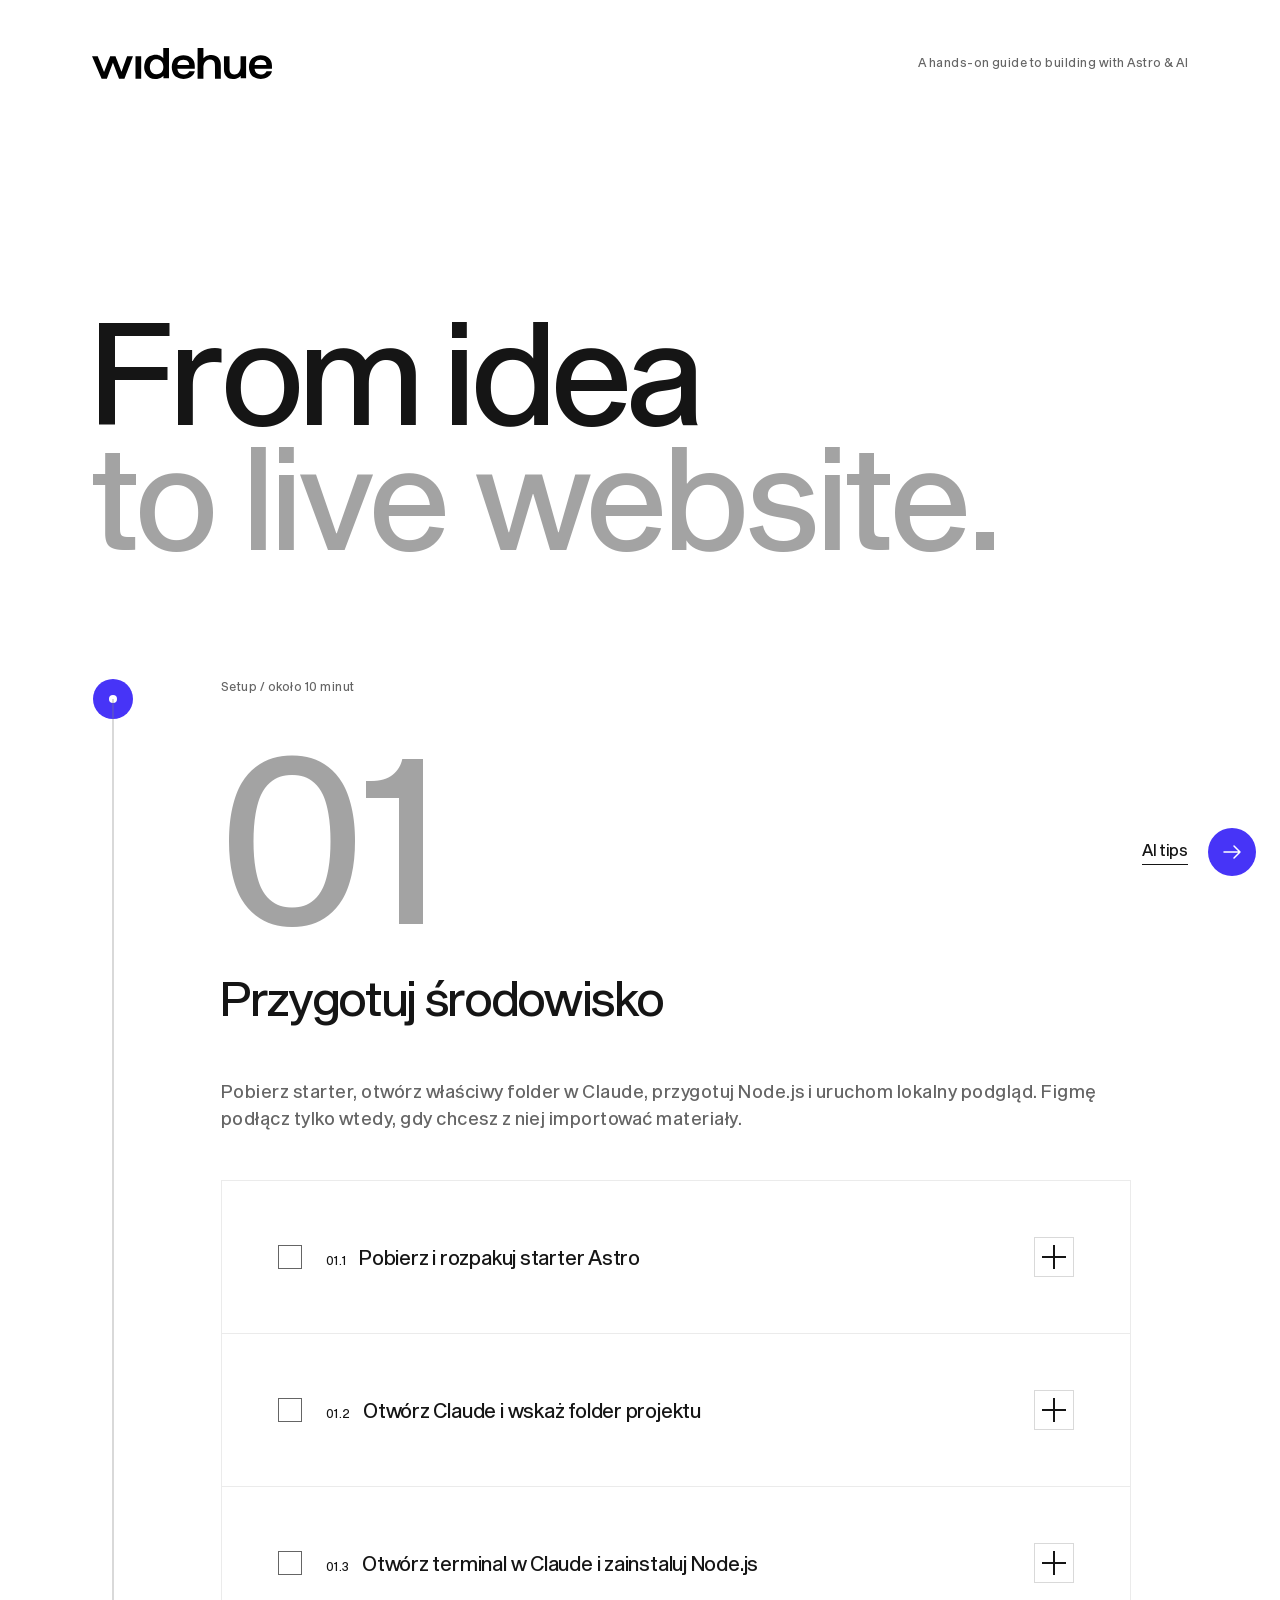
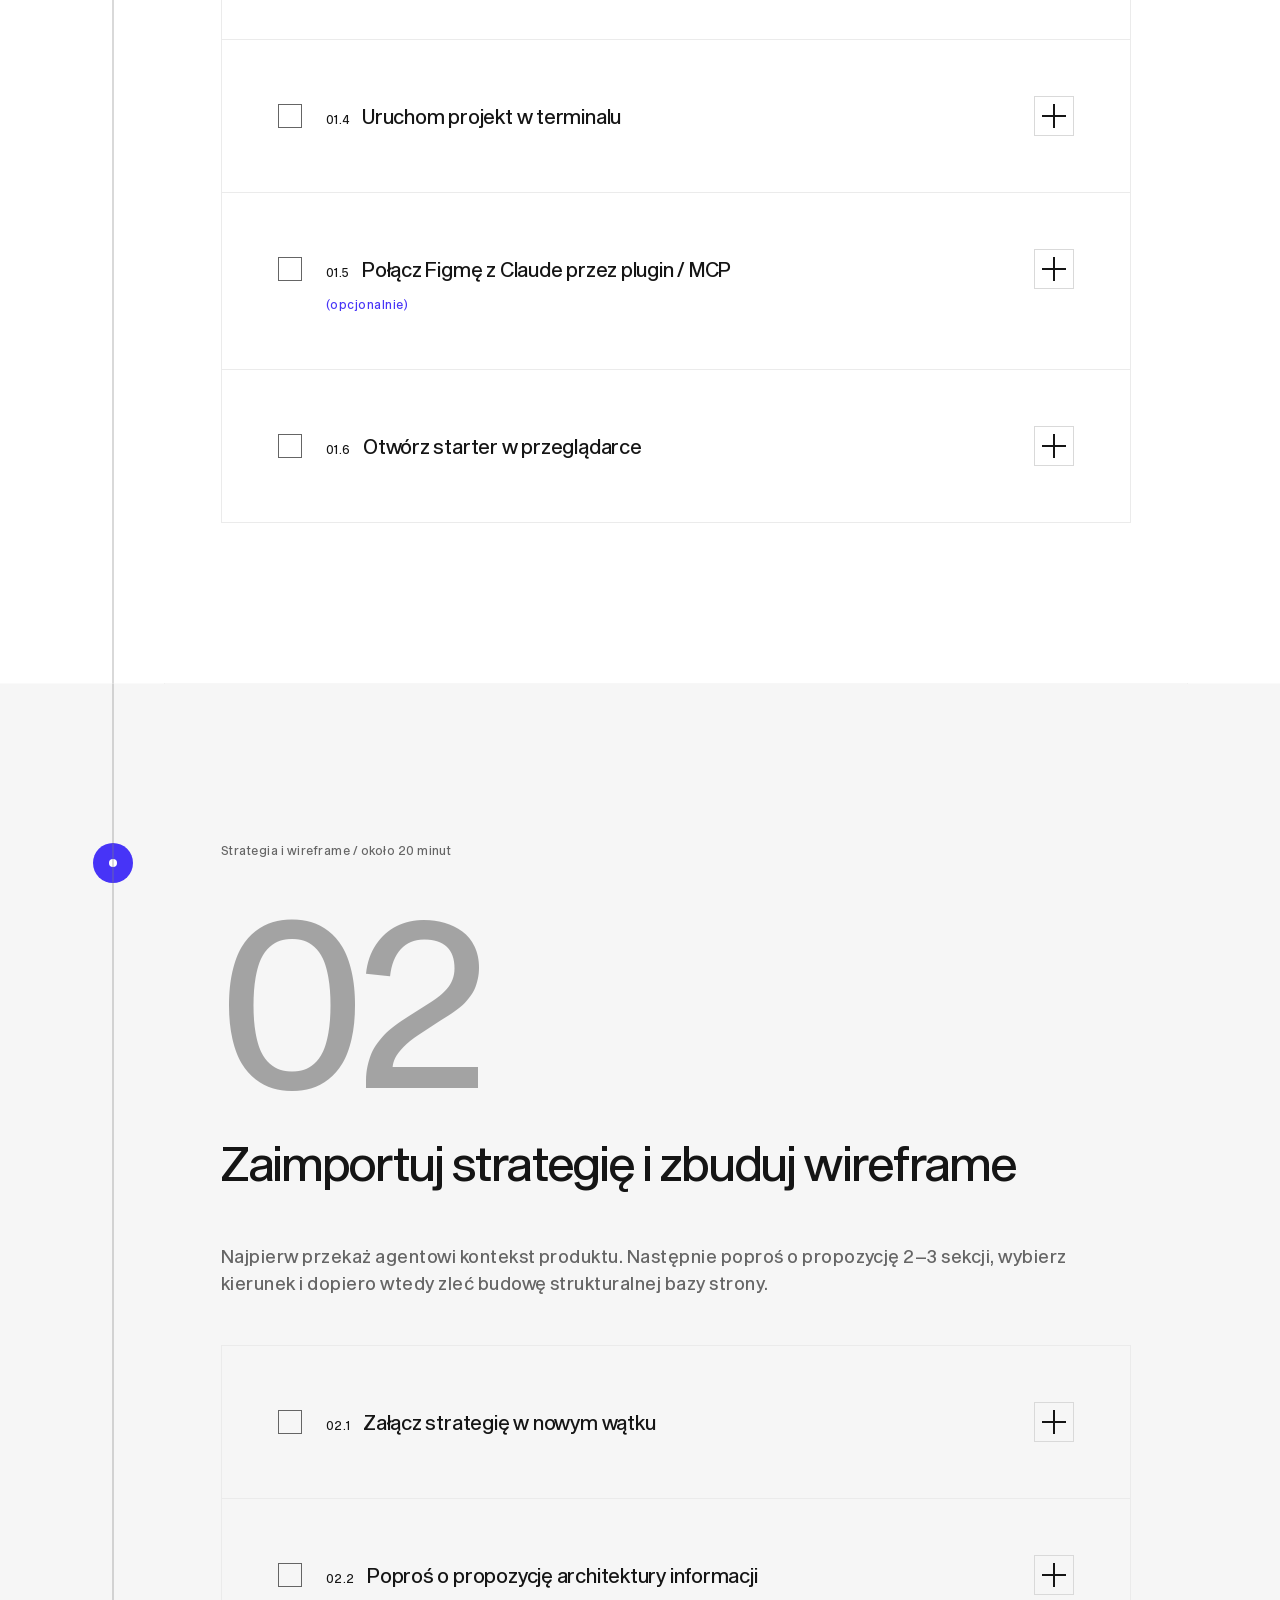
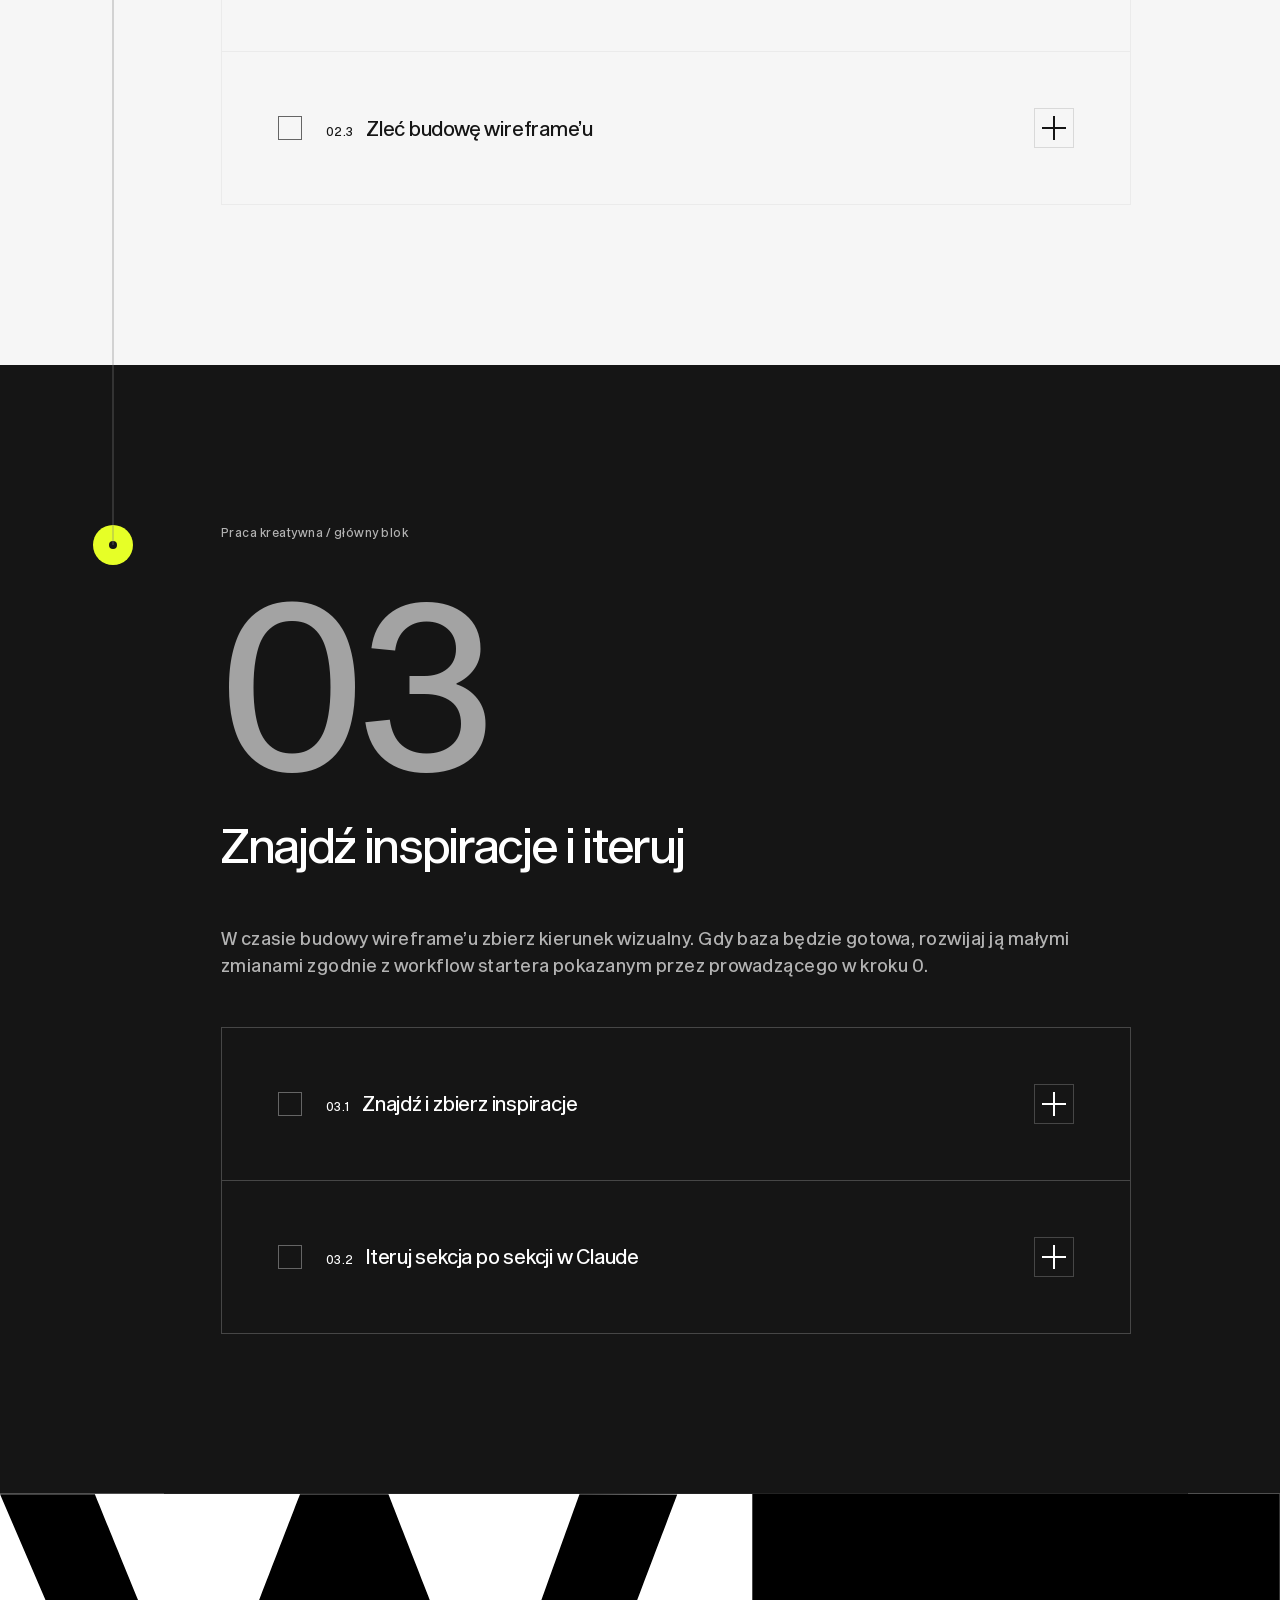
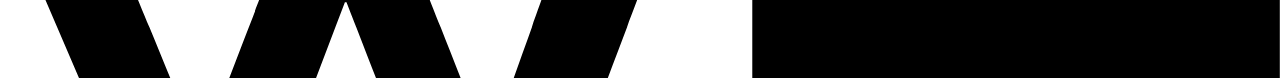
==== commit 24d76940: "Add compact responsive agenda layout and smaller accordion titles" ====
--- a/hackathon-guide/agenda.html
+++ b/hackathon-guide/agenda.html
@@ -8,6 +8,7 @@
   <link rel="stylesheet" href="css/tokens.css">
   <link rel="stylesheet" href="css/flow.css?v=hero-workflow">
   <link rel="stylesheet" href="css/tutorials.css">
+  <link rel="stylesheet" href="css/mobile.css">
 </head>
 <body>
   <main class="page">
@@ -117,7 +118,8 @@
             <details class="task" data-task="open-preview">
               <summary class="task-summary"><span class="task-check" aria-hidden="true"></span><span class="task-title">Otwórz starter w przeglądarce</span><span class="task-plus" aria-hidden="true"><span class="disclosure-icon disclosure-icon--plus" aria-hidden="true"></span></span></summary>
               <div class="task-content">
-                <div class="task-copy"><p>Wklej lokalny adres w pasku przeglądarki i sprawdź, czy strona startowa działa. Nie zamykaj terminala z uruchomionym serwerem. Gdy widzisz podgląd, przejdź do kroku 2.</p></div>
+                <div class="flow-demo" data-demo="open-preview" role="group" aria-label="Demonstracja otwierania podglądu"></div>
+                <div class="task-copy"><p>Terminal podaje adres podglądu w wierszu <code>Local</code>, na przykład <code>http://localhost:4321/</code>. Kliknij ten adres w terminalu Claude lub skopiuj go i wklej w pasku adresu przeglądarki. Jeśli terminal pokazuje inny port, użyj dokładnie podanego adresu. Sprawdź, czy strona startowa działa. Nie zamykaj terminala z uruchomionym serwerem. Gdy widzisz podgląd, przejdź do kroku 2.</p></div>
                 <button class="button button--done" type="button" data-done><span class="primary-label">Oznacz jako gotowe</span><span class="primary-icon" aria-hidden="true"><svg viewBox="0 0 24 24" fill="none" stroke="currentColor" stroke-width="1.5" stroke-linecap="round" stroke-linejoin="round"><path d="M4 12h16m-6-6 6 6-6 6"/></svg></span></button>
               </div>
             </details>
@@ -186,16 +188,16 @@
               <div class="task-content">
                 <div class="flow-demo" data-demo="build-wireframe" role="group" aria-label="Demonstracja kroku"></div>
                 <div class="task-copy">
-                  <p>Wklej wybrany i ewentualnie poprawiony wariant architektury. Agent ma zbudować działającą bazę, którą dopracujesz wizualnie w kolejnym kroku.</p>
+                  <p>W tym samym wątku, w którym omówiłeś i zatwierdziłeś architekturę informacji, wklej poniższy prompt. Nie musisz ponownie wklejać planu — agent ma wykorzystać ustalenia z rozmowy i zbudować działający wireframe na bazie design systemu oraz strategii marki.</p>
                   <div class="snippet">
                     <div class="snippet-head"><span class="snippet-label">Prompt 03 / budowa wireframe’u</span><button class="button copy" type="button" aria-label="Kopiuj do schowka" title="Kopiuj do schowka"><span class="primary-icon" aria-hidden="true"><svg viewBox="0 0 24 24" fill="none" stroke="currentColor" stroke-width="1.5" stroke-linecap="round" stroke-linejoin="round"><rect x="9" y="9" width="11" height="12" rx="1"/><path d="M15 9V3H4v12h5"/></svg></span></button></div>
-                    <pre>Zbuduj wireframe landing page’a na podstawie poniższej, zatwierdzonej architektury informacji:
-
-[WKLEJ TUTAJ WYBRANY PLAN 2–3 SEKCJI]
-
-Stwórz strukturalną bazę tych sekcji. Korzystaj z istniejących komponentów, tokenów, assetów, brandingu i agentic rules startera Mecha. Zachowaj obecny system zamiast tworzyć równoległe style. Użyj treści wynikających z plików strategicznych i nie wymyślaj brakujących faktów.
-
-Na tym etapie skup się na hierarchii, układzie i przepływie informacji — bez pełnego dopracowania wizualnego. Po implementacji sprawdź działanie strony w przeglądarce i podsumuj zmienione pliki.</pre>
+                    <pre>Przejdź do budowy działającego wireframe’u landing page’a. Oprzyj architekturę informacji na propozycjach omówionych wyżej w tej rozmowie i na tym, co wspólnie zatwierdziliśmy. Zachowaj uzgodnione sekcje, ich kolejność, cele i zakres. Nie rozpoczynaj ponownie etapu proponowania architektury; jeśli kluczowa decyzja pozostała nierozstrzygnięta, dopytaj o nią przed implementacją.
+
+Zbuduj stronę na bazie istniejącego design systemu projektu: korzystaj z jego komponentów, tokenów i assetów. Przestrzegaj brand rules, zasad opisanych w brand.md oraz reguł pracy zapisanych w repozytorium. Zachowaj zgodność z brandingiem już na etapie wireframe’u i nie twórz równoległego systemu stylów.
+
+Przygotuj teksty sekcji na podstawie strategii marki i produktu zapisanej w projekcie, uwzględniając jej aktualizacje oraz ustalenia z naszej rozmowy. Dopasuj komunikację do odbiorców, propozycji wartości, celu strony i języka marki. Nie wymyślaj faktów, danych, obietnic ani referencji — brakujące informacje oznacz do uzupełnienia.
+
+Na tym etapie skup się na hierarchii, układzie i przepływie informacji. Stwórz działającą, responsywną bazę do dalszego dopracowania wizualnego. Po implementacji sprawdź stronę w przeglądarce na desktopie i mobile, a następnie podsumuj zmienione pliki oraz otwarte kwestie.</pre>
                   </div>
                   <p class="notice"><strong>To zadanie może potrwać kilka lub kilkanaście minut.</strong> Nie czekaj bezczynnie — przejdź od razu do kroku 3 i zacznij zbierać inspiracje.</p>
                 </div>
--- a/hackathon-guide/css/tutorials.css
+++ b/hackathon-guide/css/tutorials.css
@@ -59,3 +59,13 @@
  @keyframes demo-drag{0%{left:15%;top:22%;opacity:0}10%{opacity:1}85%{left:40%;top:70%;opacity:1}100%{left:40%;top:70%;opacity:0}}
 }
 @media(prefers-reduced-motion:reduce){.flow-demo [data-reveal]{transition:none;transform:none}.flow-demo .demo-ghost{animation:none!important;display:none}}
+
+/* Illustrative click on the terminal URL, followed by the browser reveal. */
+.demo-local-url{position:relative;display:inline-block;max-width:100%;overflow-wrap:anywhere;color:var(--wide-purple);text-decoration:underline;text-underline-offset:3px}
+.demo-local-url::after{content:"";position:absolute;width:20px;height:24px;right:8px;top:4px;opacity:0;pointer-events:none;background:var(--demo-ink);clip-path:polygon(0 0,100% 65%,55% 67%,35% 100%)}
+.flow-demo[data-demo="open-preview"][data-phase="1"] .demo-local-url{background:var(--wide-purple-100);outline:3px solid var(--wide-purple-100)}
+.flow-demo[data-demo="open-preview"][data-phase="1"] .demo-local-url::after{animation:demo-url-click 1.8s ease both;animation-play-state:paused}
+.flow-demo.demo-running[data-demo="open-preview"][data-phase="1"] .demo-local-url::after{animation-play-state:running}
+.flow-demo .demo-preview-ready{font-size:12px;margin:16px 0 0;color:var(--demo-ink)}
+@keyframes demo-url-click{0%{opacity:0;transform:translate(15px,24px)}30%,60%{opacity:1;transform:translate(0,0)}70%{opacity:1;transform:scale(.8)}80%{opacity:1;transform:scale(1)}100%{opacity:0;transform:translate(0,0)}}
+@media(prefers-reduced-motion:reduce){.demo-local-url::after{animation:none!important;display:none}}
--- a/hackathon-guide/css/mobile.css
+++ b/hackathon-guide/css/mobile.css
@@ -0,0 +1,80 @@
+/* Accordion titles and mobile layout. Loaded after component styles. */
+.task-title{font-size:20px;line-height:1.25}
+@media (max-width:760px){
+  body{font-size:16px;line-height:1.5}
+  .page{padding:0 16px}
+  .hero-section{padding-top:24px}
+  .hero-topbar{gap:16px;margin-bottom:96px;align-items:flex-start}
+  .hero-topbar .brand{width:112px}
+  .hero-topbar .hero-description{max-width:24ch;font-size:11px;line-height:1.45}
+  .hero h1,.hero .hero-subtitle{font-size:13cqw;line-height:1.05}
+  .hero .hero-subtitle{margin-top:-.06em}
+  .timeline{padding-left:24px;margin-top:8px}
+  .stage,#krok-3{padding-block:64px;min-height:auto}
+  #krok-1{padding-top:32px}
+  .stage-summary{display:block;padding:0 0 24px;min-height:0}
+  .stage-body,#krok-3>.stage-body{padding:0}
+  .stage-summary>.stage-number{left:-24px;top:64px;width:14px;height:14px}
+  #krok-1 .stage-summary>.stage-number{top:32px}
+  .stage-number::before{width:4px;height:4px}
+  .stage-title{font-size:32px;line-height:1.12;overflow-wrap:break-word}
+  .stage-title::before{font-size:64px;margin-bottom:16px}
+  .stage-summary .eyebrow{font-size:11px;margin-bottom:16px}
+  .stage-lead{font-size:16px;line-height:1.5;margin-bottom:24px}
+  .task-summary,.task[data-optional="true"] .task-summary{grid-template-columns:18px minmax(0,1fr) 28px;gap:10px;align-items:start;padding:24px 20px}
+  .task-title{font-size:20px;line-height:1.25;overflow-wrap:break-word}
+  .task-title::before{font-size:11px}
+  .task-check{width:18px;height:18px;margin-top:5px;border-width:1px}
+  .task.is-done .task-check::after{width:8px;height:4px;border-width:0 0 2px 2px}
+  .task-plus{width:28px;height:28px;margin:1px 0 0;align-self:start}
+  .task-plus .disclosure-icon{width:20px;height:20px}
+  .disclosure-icon--plus::before{width:18px;height:2px}
+  .disclosure-icon--plus::after{width:2px;height:18px}
+  .optional-note{font-size:11px}
+  .task-content{padding:0 20px 28px;min-width:0}
+  .task-copy,.task-copy p{font-size:16px;line-height:1.5;overflow-wrap:break-word}
+  .task-copy>p+.snippet{margin-top:24px}
+  .task-copy>.snippet+p{margin-top:24px!important}
+  .snippet{min-width:0;max-width:100%;margin-block:24px}
+  .snippet-head{padding:12px;gap:8px;flex-wrap:nowrap}
+  .snippet-label{font-size:12px;overflow-wrap:anywhere}
+  .snippet pre{padding:16px;font-size:13px;line-height:1.55;max-width:100%;overflow-x:auto}
+  .copy{flex-shrink:0}
+  .strategy-downloads{flex-direction:column;align-items:stretch;gap:20px;margin-block:24px}
+  .strategy-downloads .button{width:100%;justify-content:space-between}
+  .button .primary-label{min-width:0;overflow-wrap:break-word}
+  .button .primary-icon{flex-shrink:0;width:40px;height:40px}
+  .button,.task.is-done .button--done{gap:12px;font-size:14px;min-height:44px}
+  .link-row{grid-template-columns:minmax(0,1fr) 40px;gap:12px;padding:16px 0}
+  .link-name{font-size:18px;overflow-wrap:anywhere}
+  .link-arrow{width:40px;height:40px}
+  .guide-launcher{right:16px;bottom:16px;font-size:14px;gap:12px}
+  .guide-launcher .primary-icon{width:40px;height:40px}
+  .guide-panel{right:12px;bottom:72px;width:calc(100% - 24px);max-height:calc(100svh - 96px)}
+  .guide-head h2{font-size:24px}
+  .flow-demo{margin-bottom:24px}
+  .demo-stage{padding:8px}
+  .demo-body{padding:12px;gap:16px;min-height:0}
+  .demo-heading,.demo-footer{padding:12px}
+  .flow-demo .demo-caption{font-size:12px}
+  .demo-chat{min-height:200px}
+  .demo-terminal{font-size:11px;padding:12px}
+  .demo-browser{min-height:180px}
+}
+@media (max-width:480px){
+  .page{padding-inline:12px}
+  .timeline{padding-left:20px}
+  .stage-summary>.stage-number{left:-20px;width:12px;height:12px}
+  .stage-title{font-size:28px}
+  .task-summary,.task[data-optional="true"] .task-summary{padding:20px 12px;grid-template-columns:16px minmax(0,1fr) 24px;column-gap:8px}
+  .task-title{font-size:18px}
+  .task-check{width:16px;height:16px;margin-top:4px}
+  .task-plus{width:24px;height:24px}
+  .task-plus .disclosure-icon{width:18px;height:18px}
+  .disclosure-icon--plus::before{width:16px}
+  .disclosure-icon--plus::after{height:16px}
+  .task-content{padding:0 12px 24px}
+  .hero-topbar{margin-bottom:72px}
+  .hero-topbar .brand{width:96px}
+  .hero-topbar .hero-description{max-width:22ch}
+}
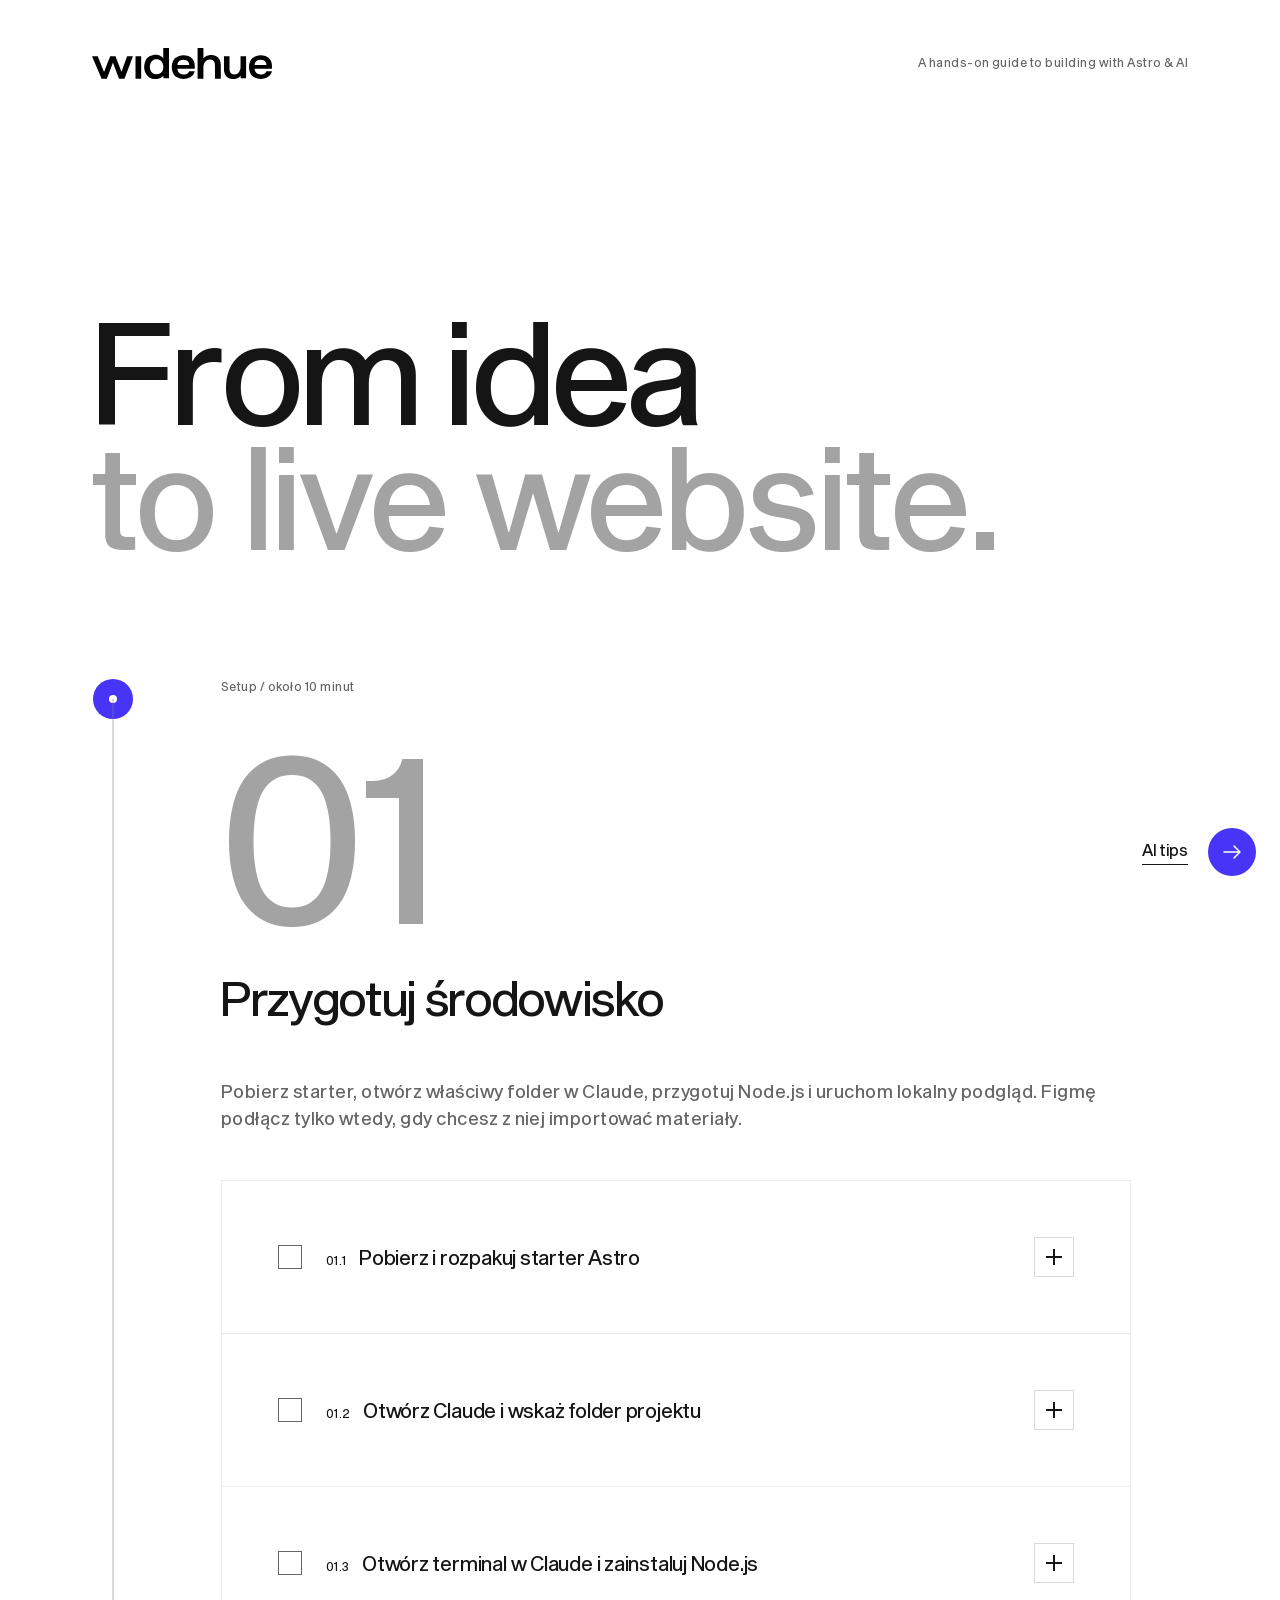
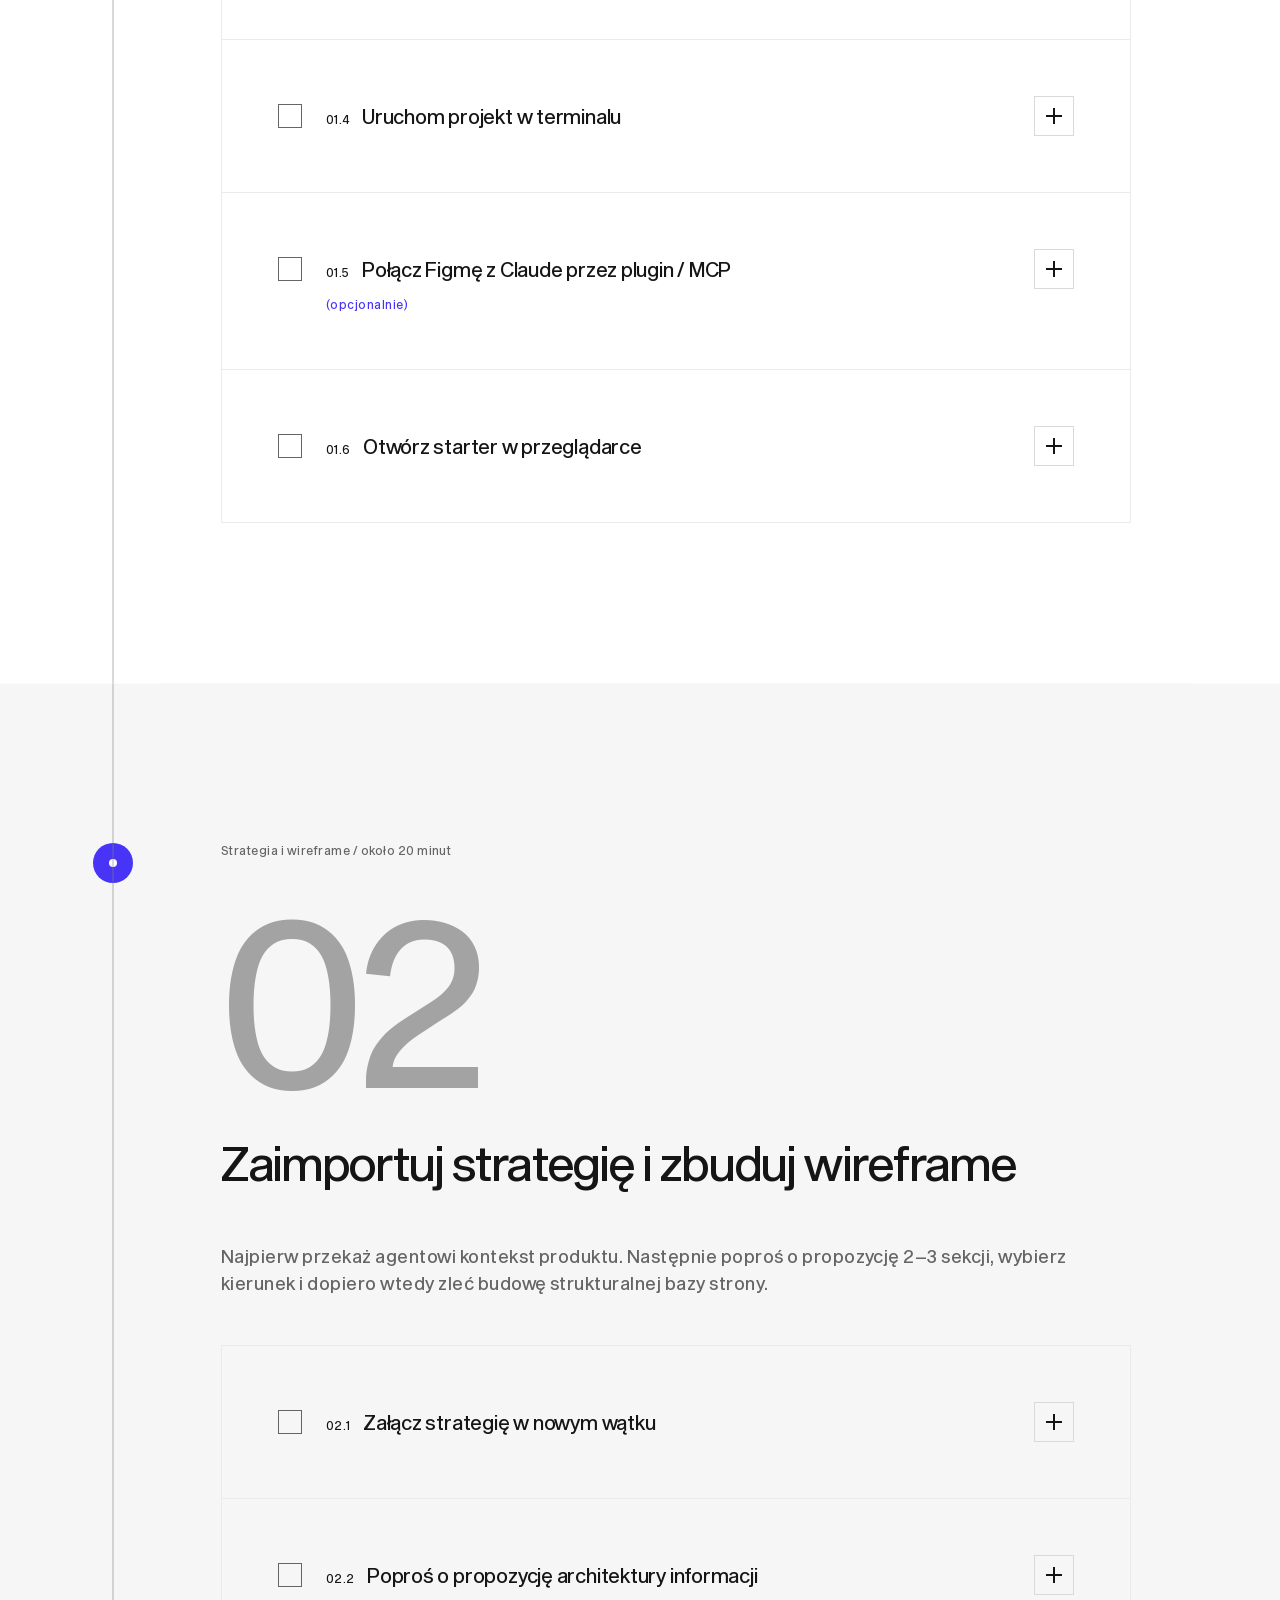
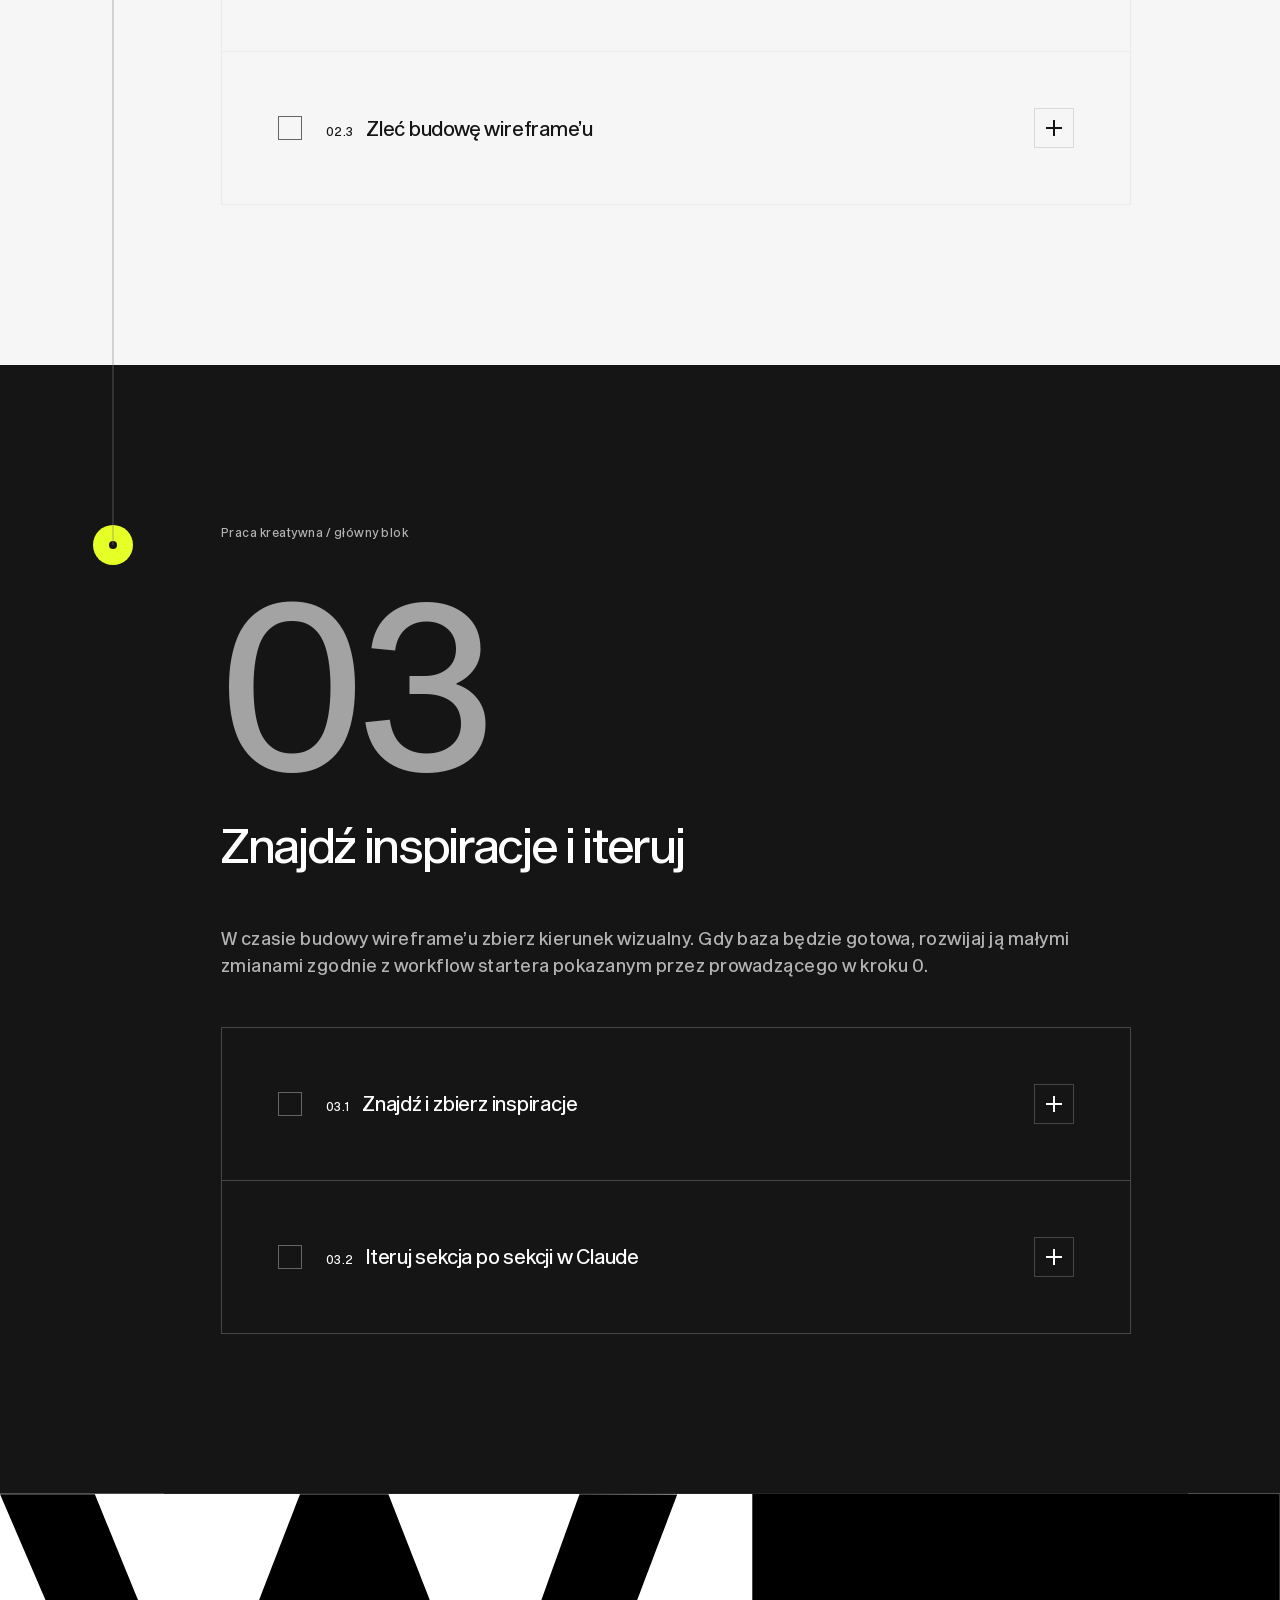
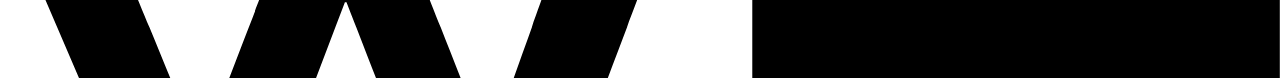
==== commit 83ebf9a6: "Explain Vite dependency and add npm install before starting Astro" ====
--- a/hackathon-guide/agenda.html
+++ b/hackathon-guide/agenda.html
@@ -85,7 +85,13 @@
               <div class="task-content">
                 <div class="flow-demo" data-demo="start-server" role="group" aria-label="Demonstracja kroku"></div>
                 <div class="task-copy">
-                  <p>W terminalu otwartym dla folderu projektu wpisz poniższe polecenie i naciśnij Enter.</p>
+                  <p>Po zainstalowaniu Node.js otwórz terminal w folderze startera — tym, w którym znajduje się <code>package.json</code>. Najpierw zainstaluj zależności projektu:</p>
+                  <div class="snippet">
+                    <div class="snippet-head"><span class="snippet-label">Terminal / instalacja zależności (Astro i Vite)</span><button class="button copy" type="button" aria-label="Kopiuj do schowka" title="Kopiuj do schowka"><span class="primary-icon" aria-hidden="true"><svg viewBox="0 0 24 24" fill="none" stroke="currentColor" stroke-width="1.5" stroke-linecap="round" stroke-linejoin="round"><rect x="9" y="9" width="11" height="12" rx="1"/><path d="M15 9V3H4v12h5"/></svg></span></button></div>
+                    <pre>npm install</pre>
+                  </div>
+                  <p><strong>Vite instaluje się razem z zależnościami Astro.</strong> Nie musisz mieć go wcześniej na komputerze ani instalować go globalnie. Poczekaj, aż <code>npm install</code> zakończy się poprawnie i terminal będzie gotowy na kolejne polecenie.</p>
+                  <p>Następnie uruchom lokalny serwer:</p>
                   <div class="snippet">
                     <div class="snippet-head"><span class="snippet-label">Terminal / uruchomienie projektu</span><button class="button copy" type="button" aria-label="Kopiuj do schowka" title="Kopiuj do schowka"><span class="primary-icon" aria-hidden="true"><svg viewBox="0 0 24 24" fill="none" stroke="currentColor" stroke-width="1.5" stroke-linecap="round" stroke-linejoin="round"><rect x="9" y="9" width="11" height="12" rx="1"/><path d="M15 9V3H4v12h5"/></svg></span></button></div>
                     <pre>npm run dev</pre>
--- a/hackathon-guide/css/mobile.css
+++ b/hackathon-guide/css/mobile.css
@@ -78,3 +78,8 @@
   .hero-topbar .brand{width:96px}
   .hero-topbar .hero-description{max-width:22ch}
 }
+
+@media(min-width:761px){
+  .disclosure-icon--plus::before{width:16px;height:2px}
+  .disclosure-icon--plus::after{width:2px;height:16px}
+}
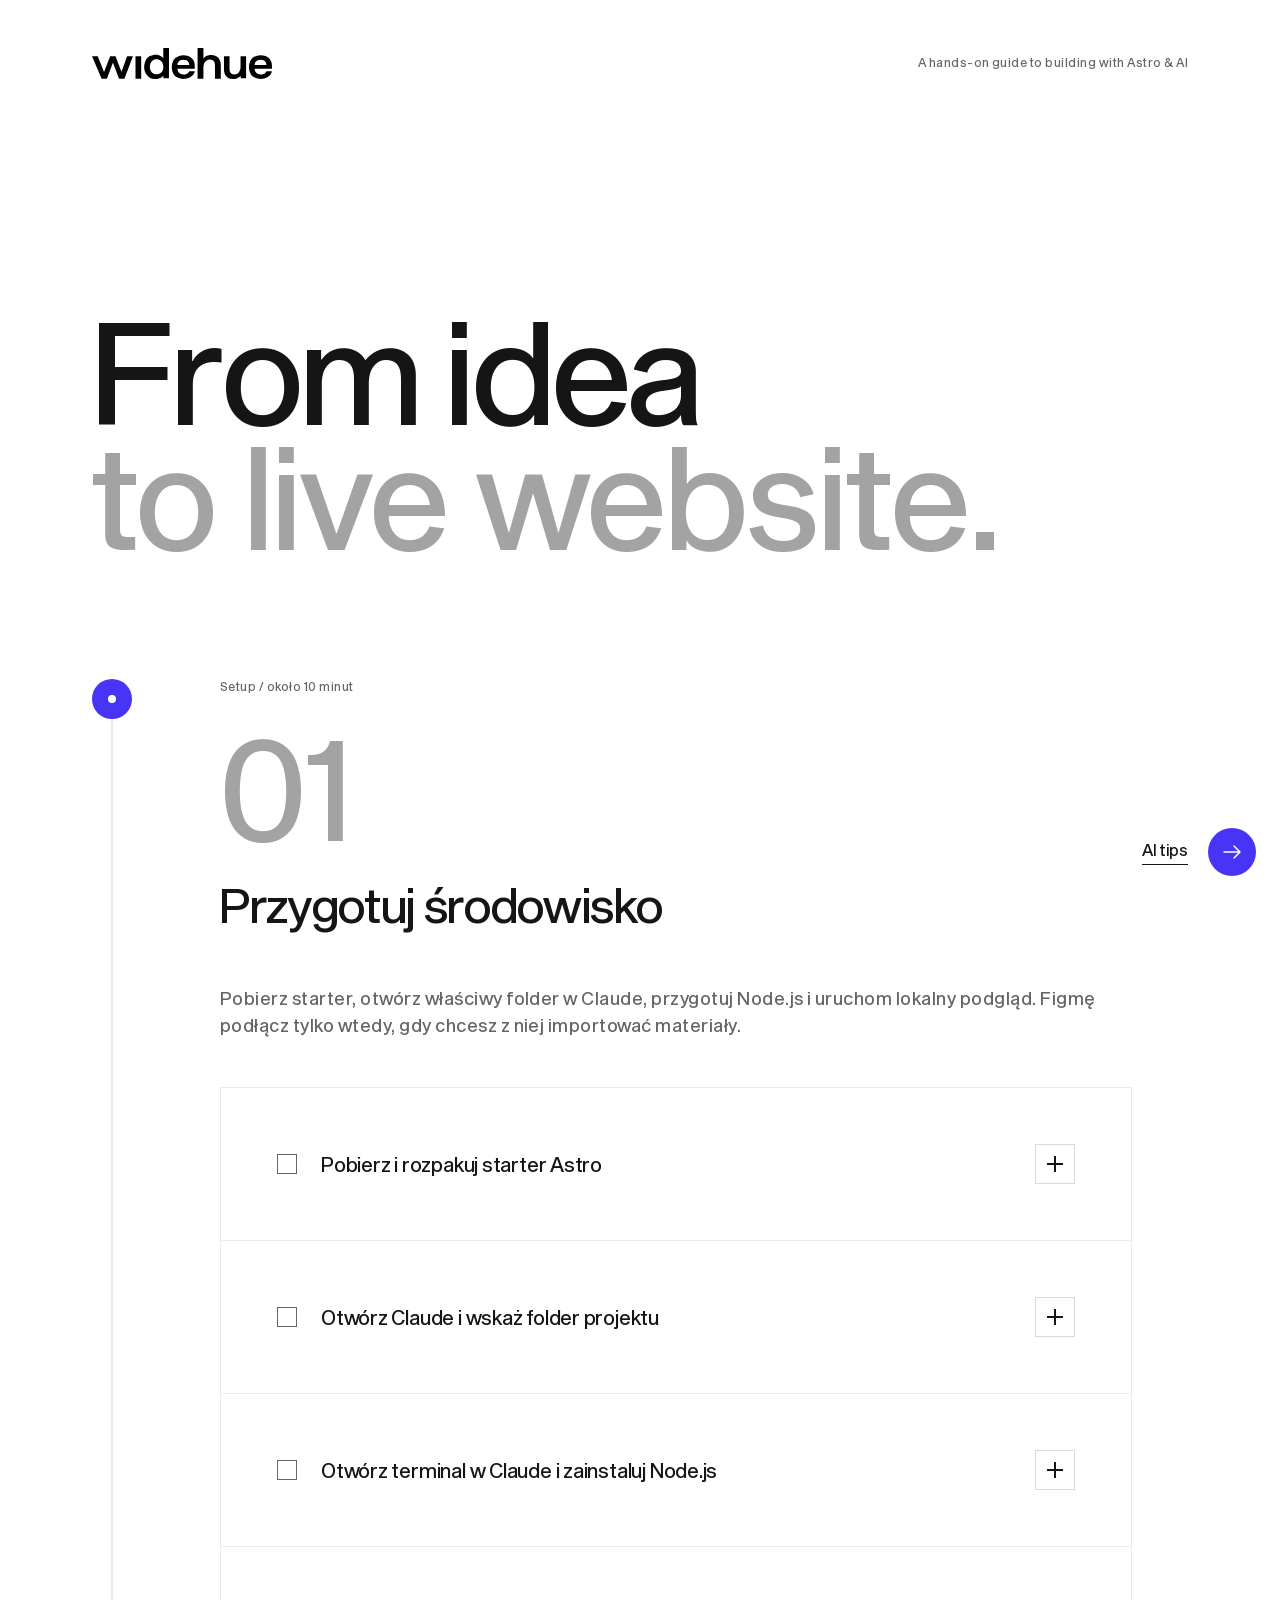
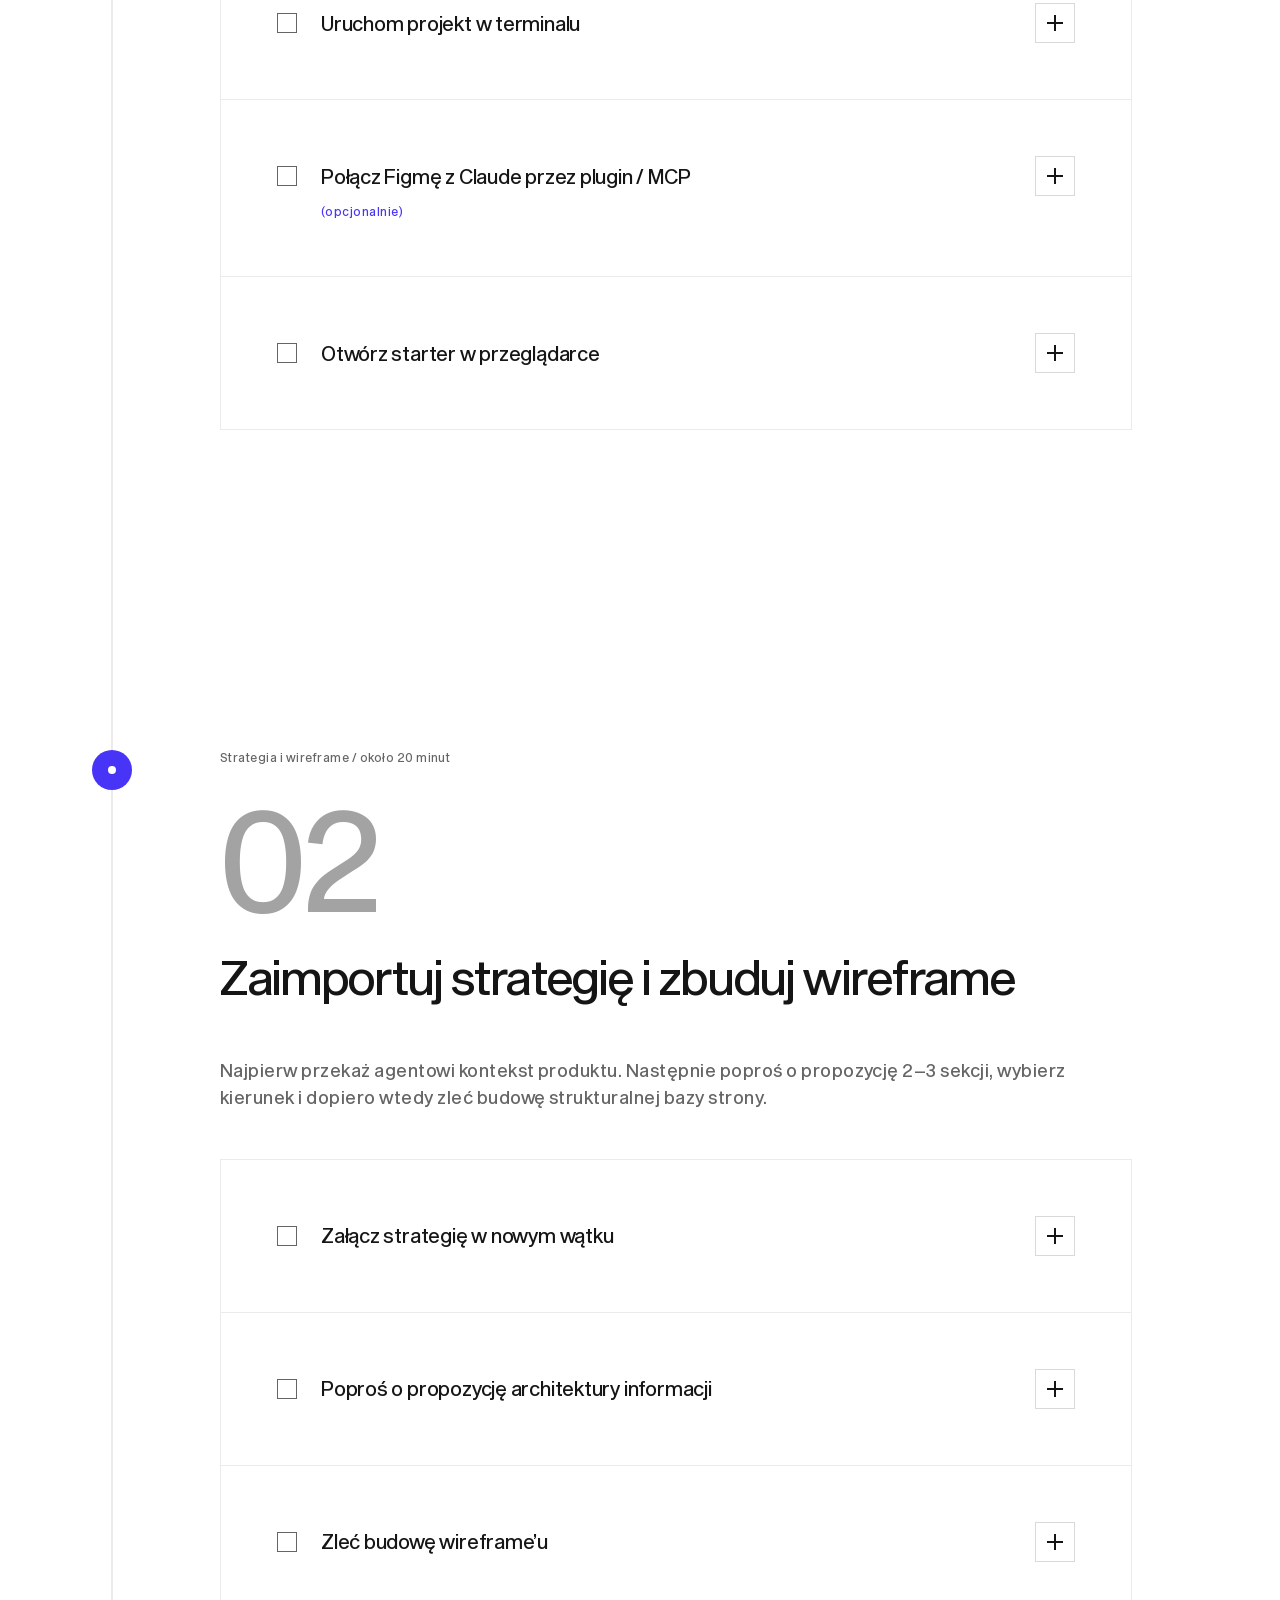
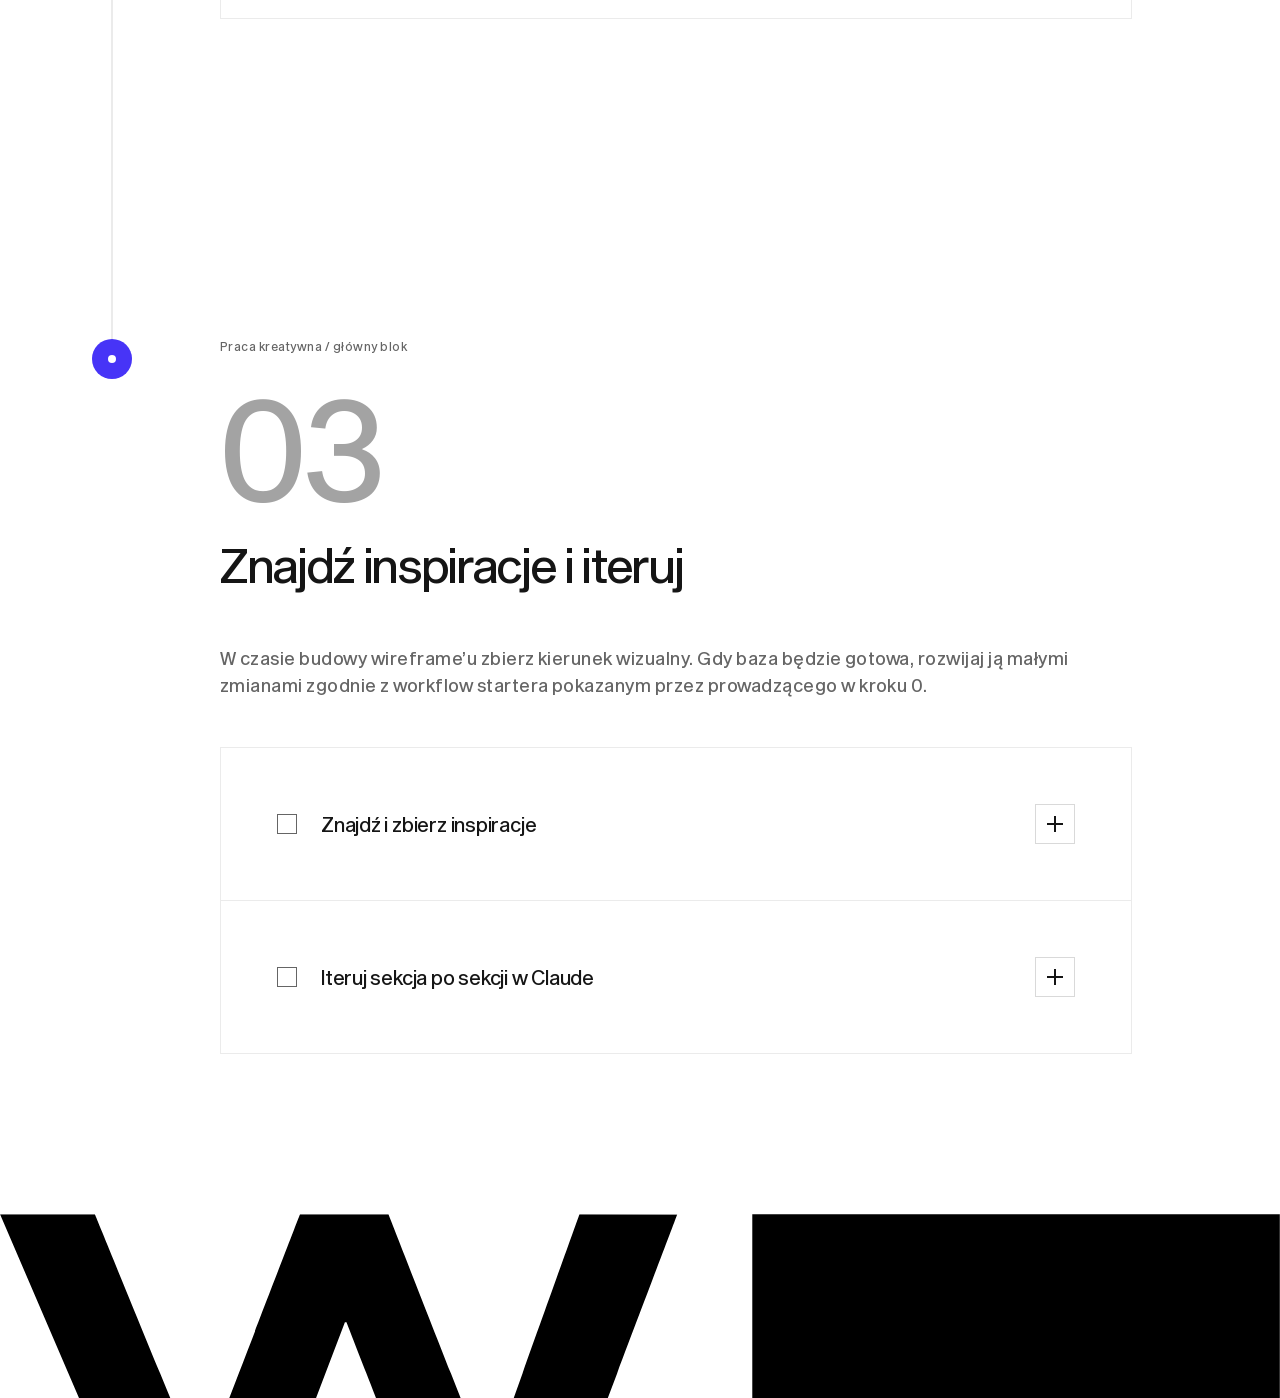
==== commit 6e56f664: "Finalize light agenda styling and workshop copy" ====
--- a/hackathon-guide/agenda.html
+++ b/hackathon-guide/agenda.html
@@ -6,8 +6,8 @@
   <meta name="color-scheme" content="light">
   <title>Hackathon 2026 — Widehue</title>
   <link rel="stylesheet" href="css/tokens.css">
-  <link rel="stylesheet" href="css/flow.css?v=hero-workflow">
-  <link rel="stylesheet" href="css/tutorials.css">
+  <link rel="stylesheet" href="css/flow.css?v=agenda-light-compact">
+  <link rel="stylesheet" href="css/tutorials.css?v=agenda-light">
   <link rel="stylesheet" href="css/mobile.css">
 </head>
 <body>
@@ -214,7 +214,7 @@
         </div>
       </section>
 
-      <section class="stage" id="krok-3" data-theme="dark">
+      <section class="stage" id="krok-3">
         <div class="stage-summary">
           <span class="stage-number" aria-hidden="true"></span>
           <span><span class="eyebrow">Praca kreatywna / główny blok <span class="stage-status">✓ Gotowe</span></span><span class="stage-title">Znajdź inspiracje i iteruj</span></span>
@@ -238,7 +238,7 @@
                     <div class="snippet-head"><span class="snippet-label">Przykład / sekcja procesu ze screena</span><button class="button copy" type="button" aria-label="Kopiuj do schowka" title="Kopiuj do schowka"><span class="primary-icon" aria-hidden="true"><svg viewBox="0 0 24 24" fill="none" stroke="currentColor" stroke-width="1.5" stroke-linecap="round" stroke-linejoin="round"><rect x="9" y="9" width="11" height="12" rx="1"/><path d="M15 9V3H4v12h5"/></svg></span></button></div>
                     <pre>Załączam screen z inspiracją pokazującą, jak chcę, żeby wyglądała sekcja procesu na moim landing page’u.
 
-Na podstawie tego screena zbuduj sekcję „Proces” w miejscu komponentu `[IDENTYFIKATOR SEKCJI]`. Potraktuj referencję jako wskazówkę dla struktury: układu nagłówka i opisu, rozmieszczenia kroków, ich numeracji, odstępów oraz sposobu połączenia ich w czytelną sekwencję.
+Na podstawie tego screena zbuduj sekcję „Proces” w miejscu `[NAZWA KOMPONENTU, TEKST Z SEKCJI ALBO DOŁĄCZONY SCREEN SEKCJI]`. Potraktuj referencję jako wskazówkę dla struktury: układu nagłówka i opisu, rozmieszczenia kroków, ich numeracji, odstępów oraz sposobu połączenia ich w czytelną sekwencję.
 
 Dopasuj tę strukturę do treści mojego produktu oraz istniejących komponentów, tokenów i brandingu Mecha. Korzystaj z zatwierdzonych treści i plików strategicznych projektu. Nie kopiuj tekstów, logo ani identyfikacji wizualnej z inspiracji. Jeżeli brakuje informacji o procesie, wskaż je zamiast wymyślać kroki.
 
@@ -255,27 +255,27 @@
               <summary class="task-summary"><span class="task-check" aria-hidden="true"></span><span class="task-title">Iteruj sekcja po sekcji w Claude</span><span class="task-plus" aria-hidden="true"><span class="disclosure-icon disclosure-icon--plus" aria-hidden="true"></span></span></summary>
               <div class="task-content">
                 <div class="task-copy">
-                  <p>Włącz <strong>Grid Guides</strong>. Gdy chcesz zmienić element, najedź na niego i skopiuj identyfikator komponentu. Przy zmianach layoutu określaj dokładnie, od której do której kolumny ma znajdować się każdy element.</p>
-                  <p>Każdy prompt powinien dotyczyć jednej sekcji, komponentu albo animacji. Możesz pracować w 2–3 wątkach równolegle, jeśli ich zakresy nie dotykają tych samych plików i elementów.</p>
-
-                  <div class="snippet">
-                    <div class="snippet-head"><span class="snippet-label">Przykład / kolor przycisku</span><button class="button copy" type="button" aria-label="Kopiuj do schowka" title="Kopiuj do schowka"><span class="primary-icon" aria-hidden="true"><svg viewBox="0 0 24 24" fill="none" stroke="currentColor" stroke-width="1.5" stroke-linecap="round" stroke-linejoin="round"><rect x="9" y="9" width="11" height="12" rx="1"/><path d="M15 9V3H4v12h5"/></svg></span></button></div>
-                    <pre>Zaktualizuj tylko komponent `[IDENTYFIKATOR PRZYCISKU]`. Zmień jego kolor tła na `[KOLOR LUB TOKEN]` i dobierz czytelny kolor tekstu. Zachowaj istniejące wymiary, typografię oraz stany hover i focus. Nie zmieniaj pozostałych przycisków ani globalnej palety. Po zmianie sprawdź rezultat w przeglądarce.</pre>
-                  </div>
-
-                  <div class="snippet">
-                    <div class="snippet-head"><span class="snippet-label">Przykład / układ na gridzie</span><button class="button copy" type="button" aria-label="Kopiuj do schowka" title="Kopiuj do schowka"><span class="primary-icon" aria-hidden="true"><svg viewBox="0 0 24 24" fill="none" stroke="currentColor" stroke-width="1.5" stroke-linecap="round" stroke-linejoin="round"><rect x="9" y="9" width="11" height="12" rx="1"/><path d="M15 9V3H4v12h5"/></svg></span></button></div>
-                    <pre>Zaktualizuj tylko sekcję `[IDENTYFIKATOR SEKCJI]`. Na desktopie umieść blok tekstowy w kolumnach 1–4, a główny wizual w kolumnach 5–12. Zachowaj istniejące komponenty i spacing systemu. Na mobile ustaw najpierw tekst, a następnie wizual. Nie przebudowuj pozostałych sekcji. Sprawdź layout w przeglądarce.</pre>
-                  </div>
-
-                  <div class="snippet">
-                    <div class="snippet-head"><span class="snippet-label">Przykład / animacja timeline’u</span><button class="button copy" type="button" aria-label="Kopiuj do schowka" title="Kopiuj do schowka"><span class="primary-icon" aria-hidden="true"><svg viewBox="0 0 24 24" fill="none" stroke="currentColor" stroke-width="1.5" stroke-linecap="round" stroke-linejoin="round"><rect x="9" y="9" width="11" height="12" rx="1"/><path d="M15 9V3H4v12h5"/></svg></span></button></div>
-                    <pre>Dodaj subtelną animację do timeline’u `[IDENTYFIKATOR KOMPONENTU]`. Podczas scrollowania kolejne elementy mają pojawiać się sekwencyjnie przez zmianę opacity i przesunięcie w osi Y. Zachowaj czytelność, aktualny layout i płynność na mobile. Uwzględnij `prefers-reduced-motion` i nie zmieniaj innych komponentów. Po implementacji przetestuj efekt w przeglądarce.</pre>
-                  </div>
-
-                  <div class="snippet">
-                    <div class="snippet-head"><span class="snippet-label">Przykład / praca z inspiracją</span><button class="button copy" type="button" aria-label="Kopiuj do schowka" title="Kopiuj do schowka"><span class="primary-icon" aria-hidden="true"><svg viewBox="0 0 24 24" fill="none" stroke="currentColor" stroke-width="1.5" stroke-linecap="round" stroke-linejoin="round"><rect x="9" y="9" width="11" height="12" rx="1"/><path d="M15 9V3H4v12h5"/></svg></span></button></div>
-                    <pre>Pracuj tylko nad sekcją `[IDENTYFIKATOR SEKCJI]`. Załączoną inspirację wykorzystaj jako referencję dla `[KOMPOZYCJI / TYPOGRAFII / MOTION / SPOSOBU POKAZANIA PRODUKTU]`, ale nie kopiuj jej dosłownie. Zachowaj komponenty, tokeny i branding Mecha. Najpierw krótko opisz plan zmiany, następnie go wdroż i sprawdź rezultat w przeglądarce.</pre>
+                  <p>Włącz <strong>Grid Guides</strong>. Gdy chcesz zmienić element, podaj nazwę komponentu, przytocz charakterystyczny tekst z danej sekcji albo dołącz jej screen. Przy zmianach layoutu określaj dokładnie, od której do której kolumny ma znajdować się każdy element.</p>
+                  <p>Każdy prompt kieruj do jednej sekcji, komponentu albo animacji. Możesz pracować w 2–3 wątkach równolegle, jeśli ich zakresy nie dotykają tych samych plików i elementów.</p>
+
+                  <div class="snippet">
+                    <div class="snippet-head"><span class="snippet-label">Z praktyki / sekcja na podstawie screena</span><button class="button copy" type="button" aria-label="Kopiuj do schowka" title="Kopiuj do schowka"><span class="primary-icon" aria-hidden="true"><svg viewBox="0 0 24 24" fill="none" stroke="currentColor" stroke-width="1.5" stroke-linecap="round" stroke-linejoin="round"><rect x="9" y="9" width="11" height="12" rx="1"/><path d="M15 9V3H4v12h5"/></svg></span></button></div>
+                    <pre>zbuduj sekcje hero w projekcie inspirując się tym screenem, wykorzystaj naszą strategie i design system ale zrób to w takiej kompozycji jak na screenie ale w light mode na 100vh</pre>
+                  </div>
+
+                  <div class="snippet">
+                    <div class="snippet-head"><span class="snippet-label">Z praktyki / rozmieszczenie na gridzie</span><button class="button copy" type="button" aria-label="Kopiuj do schowka" title="Kopiuj do schowka"><span class="primary-icon" aria-hidden="true"><svg viewBox="0 0 24 24" fill="none" stroke="currentColor" stroke-width="1.5" stroke-linecap="round" stroke-linejoin="round"><rect x="9" y="9" width="11" height="12" rx="1"/><path d="M15 9V3H4v12h5"/></svg></span></button></div>
+                    <pre>W sekcji hero ustaw heading od lewej strony od pierwszej kolumny do czwartej oraz, że Oraz że wizual jest od dziewiątej kolumny do dwunastej, ale w tym samym row co heading i usun z lewej strony ten tekst meha shift demo prototype.</pre>
+                  </div>
+
+                  <div class="snippet">
+                    <div class="snippet-head"><span class="snippet-label">Z praktyki / globalna korekta koloru</span><button class="button copy" type="button" aria-label="Kopiuj do schowka" title="Kopiuj do schowka"><span class="primary-icon" aria-hidden="true"><svg viewBox="0 0 24 24" fill="none" stroke="currentColor" stroke-width="1.5" stroke-linecap="round" stroke-linejoin="round"><rect x="9" y="9" width="11" height="12" rx="1"/><path d="M15 9V3H4v12h5"/></svg></span></button></div>
+                    <pre>Dobra, więc co weźmy wprowadźmy w komponentie Reishio to, żeby ta szachownica wykorzystywała tylko czerni i biał, a najlepiej to, żeby było widać co się dzieje pod w tle szachownicy, a te boksy, które aktualnie są żółte, niech będą po prostu czarne w jakimś takim delikatnym opacity rzędu nie, dwóch procent. Wprowadź to do komponentu Ratio.</pre>
+                  </div>
+
+                  <div class="snippet">
+                    <div class="snippet-head"><span class="snippet-label">Z praktyki / uproszczenie komponentu</span><button class="button copy" type="button" aria-label="Kopiuj do schowka" title="Kopiuj do schowka"><span class="primary-icon" aria-hidden="true"><svg viewBox="0 0 24 24" fill="none" stroke="currentColor" stroke-width="1.5" stroke-linecap="round" stroke-linejoin="round"><rect x="9" y="9" width="11" height="12" rx="1"/><path d="M15 9V3H4v12h5"/></svg></span></button></div>
+                    <pre>uprośćmy accordion - usuńmy mu te ikony tooltip i ikonę material symbols oraz progress bar i animacje. zrobmy to jako standardowy accordion tylko z górnym borderem w kolorze czarnym --color-border-inverse</pre>
                   </div>
                 </div>
                 <button class="button button--done" type="button" data-done><span class="primary-label">Oznacz jako gotowe</span><span class="primary-icon" aria-hidden="true"><svg viewBox="0 0 24 24" fill="none" stroke="currentColor" stroke-width="1.5" stroke-linecap="round" stroke-linejoin="round"><path d="M4 12h16m-6-6 6 6-6 6"/></svg></span></button>
@@ -307,7 +307,7 @@
     <div class="guide-tips">
       <details class="tip"><summary>Pracuj maksymalnie w 2–3 wątkach</summary><p>Osobne wątki mogą dotyczyć np. copy, assetu i animacji. Nie otwieraj kilkunastu rozmów, nad którymi trudno zapanować.</p></details>
       <details class="tip"><summary>Rozdzielaj zakresy</summary><p>Nie zlecaj dwóm agentom jednoczesnej zmiany tego samego komponentu, pliku ani wspólnych tokenów.</p></details>
-      <details class="tip"><summary>Opisuj konkretny rezultat</summary><p>Podaj identyfikator komponentu, cel zmiany, kolumny gridu i elementy, których agent nie powinien ruszać. „Zrób ładniej” nie wystarczy.</p></details>
+      <details class="tip"><summary>Opisuj konkretny rezultat</summary><p>Podaj nazwę komponentu, charakterystyczny tekst z sekcji albo dołącz jej screen. Dodaj cel zmiany, kolumny gridu i elementy, których agent nie powinien ruszać. „Zrób ładniej” nie wystarczy.</p></details>
       <details class="tip"><summary>Dobieraj model do zadania</summary><p>Mocniejszego modelu używaj do strategii, architektury, komponentów i animacji. Szybszy wystarczy do copy, spacingu i drobnych poprawek.</p></details>
       <details class="tip"><summary>Nie czekaj bezczynnie</summary><p>Gdy agent buduje wireframe, zbieraj inspiracje, rób screenshoty i przygotowuj assety do kolejnej iteracji.</p></details>
       <details class="tip"><summary>Inspiracja potrzebuje instrukcji</summary><p>Wklejając referencję do Claude, napisz, czy chodzi o kompozycję, typografię, motion, asset czy zachowanie komponentu.</p></details>
--- a/hackathon-guide/css/flow.css
+++ b/hackathon-guide/css/flow.css
@@ -1,6 +1,6 @@
 :root{--bg:var(--color-bg);--surface:var(--color-surface);--text:var(--color-text);--muted:var(--color-muted);--line:var(--color-border);--accent:var(--color-accent);--success-bg:var(--wide-yellow)}
-*{box-sizing:border-box}html{scroll-behavior:smooth}body{margin:0;background:var(--bg);color:var(--text);font-family:var(--font-brand);font-size:18px;font-weight:400;line-height:1.333;letter-spacing:0.03036rem}button,a{font:inherit}button{cursor:pointer}a{color:inherit}strong{font-weight:500}button:focus-visible,a:focus-visible,summary:focus-visible{outline:3px solid var(--color-focus);outline-offset:5px}img{display:block;max-width:100%}.page{max-width:1160px;margin:auto;padding:48px 32px 120px}.brand{display:block;width:180px;margin-bottom:56px}.brand img{width:100%;height:auto}.hero{display:flex;align-items:flex-end;justify-content:space-between;gap:32px;padding-bottom:40px;border-bottom:1px solid var(--line)}h1{font-size:var(--text-h1);font-weight:400;line-height:1;letter-spacing:-0.0442rem;margin:0}.hero-meta{color:var(--accent);padding-bottom:8px}.timeline{counter-reset:stage;margin-top:32px;position:relative}.timeline::before{content:"";position:absolute;left:27px;top:28px;bottom:0;width:1px;background:var(--line)}details>summary{list-style:none}details>summary::-webkit-details-marker{display:none}.stage{counter-increment:stage;position:relative;border-bottom:1px solid var(--line)}.stage-summary{display:grid;grid-template-columns:56px minmax(0,1fr) 44px;align-items:center;gap:24px;min-height:146px;padding:28px 0;cursor:pointer}.stage-number{position:relative;z-index:1;display:grid;place-items:center;width:56px;height:56px;border:1px solid var(--line);border-radius:50%;background:var(--bg);font-weight:500}.stage-number::before{content:counter(stage,decimal-leading-zero)}.eyebrow{display:block;color:var(--muted);margin-bottom:12px}.stage-title,.guide-head h2{display:block;font-size:var(--text-h4);font-weight:400;line-height:1.1875;letter-spacing:-0.0136rem}.stage-summary:hover .stage-title,.task-summary:hover .task-title{color:var(--accent)}.stage-status{display:none;background:var(--success-bg);color:var(--wide-black);border-radius:var(--radius-pill);padding:4px 12px;margin-left:8px}.stage.is-complete .stage-status{display:inline-block}.stage.is-complete .stage-number{background:var(--success-bg);border-color:var(--success-bg)}.stage.is-complete .stage-number::before{content:"✓"}.plus,.task-plus{display:grid;place-items:center;color:var(--accent);width:36px;height:36px;border:1px solid var(--line);border-radius:50%;transition:transform 180ms ease}.stage>.stage-summary .plus,.task[open]>.task-summary .task-plus{transform:rotate(45deg)}.stage-body{padding:0 0 48px 80px;min-width:0}.stage-lead{color:var(--muted);max-width:760px;margin:0 0 32px;line-height:1.5}.tasks{border-top:1px solid var(--line)}.task{border-bottom:1px solid var(--line)}.task-summary{display:grid;grid-template-columns:24px minmax(0,1fr) auto 36px;align-items:center;gap:16px;min-height:84px;padding:20px 0;cursor:pointer}.task-title{font-size:32px;font-weight:400;line-height:1.1875;letter-spacing:-0.0136rem}.task-plus{grid-column:4;justify-self:end}.task-check{display:grid;place-items:center;width:24px;height:24px;border:1px solid var(--wide-gray-800);border-radius:6px}.task.is-done .task-check{background:var(--success-bg);border-color:var(--wide-black)}.task.is-done .task-check::after{content:"✓";color:var(--wide-black)}.tag,.link-tag{border:1px solid var(--line);border-radius:var(--radius-pill);padding:5px 12px;color:var(--muted)}.task-content{display:grid;grid-template-columns:minmax(0,1fr);gap:24px;padding:8px 0 32px 40px}.task-copy{max-width:800px;min-width:0}.task-copy p{color:var(--muted);line-height:1.5;margin:0 0 20px}.task-copy p:last-child{margin-bottom:0}.task-copy strong{color:var(--text)}.button{display:inline-flex;justify-content:center;align-items:center;gap:8px;min-height:44px;padding:10px 20px;border:1px solid var(--line);border-radius:var(--radius-pill);background:var(--bg);color:var(--text);font-weight:500;text-decoration:none;line-height:1.333;text-align:center;transition:background 160ms ease,color 160ms ease,border-color 160ms ease}.button:hover{border-color:var(--accent);color:var(--accent);background:var(--wide-purple-100)}.button--accent{background:var(--accent);border-color:var(--accent);color:var(--wide-white)}.button--accent:hover{background:var(--wide-black);border-color:var(--wide-black);color:white}.button--done{justify-self:start;background:var(--accent);border-color:var(--accent);color:var(--wide-white)}.button--done:hover{background:var(--wide-black);border-color:var(--wide-black);color:var(--wide-white)}.task.is-done .button--done{background:var(--success-bg);border-color:var(--success-bg);color:var(--wide-black)}.links{display:flex;flex-wrap:wrap;gap:12px;margin:24px 0}[aria-disabled="true"]{cursor:not-allowed;background:var(--surface);border-color:var(--line);color:var(--muted)}.snippet{min-width:0;margin-top:20px;background:var(--surface);border:1px solid var(--line);border-radius:var(--radius-md);overflow:hidden}.snippet-head{display:flex;justify-content:space-between;align-items:center;gap:16px;min-height:64px;padding:12px 16px;border-bottom:1px solid var(--line)}.snippet-label{color:var(--muted)}.snippet-head .copy{flex-shrink:0}pre{font-family:var(--font-code);font-size:18px;font-weight:400;line-height:1.5;letter-spacing:0;color:var(--text);white-space:pre-wrap;overflow-x:auto;margin:0;padding:24px;tab-size:2}.notice{padding:16px 20px!important;margin-top:24px!important;border-left:3px solid var(--accent);background:var(--wide-purple-100);border-radius:0 var(--radius-sm) var(--radius-sm) 0}.link-list{margin:24px 0;border-top:1px solid var(--line)}.link-row{display:grid;grid-template-columns:minmax(0,1fr) auto 24px;gap:16px;align-items:center;min-height:92px;padding:16px;border-bottom:1px solid var(--line);text-decoration:none}.link-row:not([aria-disabled="true"]):hover{background:var(--wide-purple-100)}.link-platform{min-width:0;overflow-wrap:anywhere}.link-platform strong{display:block;font-weight:500}.link-platform small{display:block;font-size:18px;color:var(--muted);margin-top:6px}.link-arrow{color:var(--accent)}.load-more-row{display:flex;justify-content:space-between;align-items:center;gap:16px;margin:0 0 24px}.source-count{color:var(--muted)}[hidden]{display:none!important}.guide-launcher{position:fixed;bottom:24px;right:24px;z-index:20;display:flex;align-items:center;gap:12px;min-height:48px;padding:12px 20px;border:0;border-radius:var(--radius-pill);background:var(--accent);color:white;font-weight:500}.guide-launcher-icon{display:grid;place-items:center;border:1px solid currentColor;border-radius:50%;width:24px;height:24px}.guide-panel{position:fixed;right:24px;bottom:88px;z-index:19;width:min(480px,calc(100vw - 48px));max-height:calc(100svh - 120px);overflow:auto;visibility:hidden;opacity:0;pointer-events:none;transform:translateY(12px);transition:opacity 180ms ease,transform 180ms ease;background:var(--bg);border:1px solid var(--line);border-radius:var(--radius-lg);box-shadow:0 16px 64px #1515151a}.guide-panel.is-open{visibility:visible;opacity:1;pointer-events:auto;transform:none}.guide-head{display:flex;align-items:flex-start;justify-content:space-between;gap:12px;padding:24px;border-bottom:1px solid var(--line)}.guide-head span{color:var(--muted)}.guide-head h2{margin:12px 0 0}.guide-close{display:grid;place-items:center;flex-shrink:0;width:44px;height:44px;border:1px solid var(--line);border-radius:50%;background:var(--bg);color:var(--text);font-size:18px}.tip+.tip{border-top:1px solid var(--line)}.tip summary{display:flex;justify-content:space-between;align-items:center;gap:16px;cursor:pointer;padding:20px 24px;font-weight:500}.tip summary::after{content:"+";color:var(--accent)}.tip[open] summary::after{content:"−"}.tip p{margin:0;padding:0 24px 24px;color:var(--muted);line-height:1.5}.toast{position:fixed;bottom:28px;left:50%;z-index:30;transform:translate(-50%,10px);opacity:0;pointer-events:none;transition:opacity 160ms ease,transform 160ms ease;background:var(--wide-black);color:white;padding:12px 24px;border-radius:var(--radius-pill);max-width:calc(100vw - 40px);text-align:center}.toast.is-visible{opacity:1;transform:translate(-50%,0)}
-@media(max-width:760px){.page{padding:32px 20px 112px}.brand{margin-bottom:40px}.hero{align-items:flex-start;flex-direction:column;gap:24px}.stage-summary{grid-template-columns:44px minmax(0,1fr) 36px;gap:16px}.stage-number{width:44px;height:44px}.timeline::before{left:21px}.stage-body{padding-left:0}.task-summary{grid-template-columns:24px minmax(0,1fr) 36px;gap:12px}.task-plus{grid-column:3;grid-row:1}.task-summary .tag{grid-column:2;justify-self:start}.task-content{padding-left:0}.timeline::before{display:none}.link-row{grid-template-columns:minmax(0,1fr) 24px;padding-inline:8px}.link-tag{grid-column:1;justify-self:start}.link-arrow{grid-column:2;grid-row:1}.load-more-row{flex-wrap:wrap}.snippet-head{flex-wrap:wrap}pre{padding:20px}.guide-launcher{right:20px;bottom:20px}.guide-panel{right:20px;width:calc(100vw - 40px);bottom:84px}.guide-head{padding:20px}.stage-status{margin:8px 0 0}.eyebrow{line-height:1.5}}
+*{box-sizing:border-box}html{scroll-behavior:smooth}body{margin:0;background:var(--bg);color:var(--text);font-family:var(--font-brand);font-size:18px;font-weight:400;line-height:1.333;letter-spacing:0.03036rem}button,a{font:inherit}button{cursor:pointer}a{color:inherit}strong{font-weight:500}button:focus-visible,a:focus-visible,summary:focus-visible{outline:3px solid var(--color-focus);outline-offset:5px}img{display:block;max-width:100%}.page{max-width:1160px;margin:auto;padding:48px 32px 120px}.brand{display:block;width:180px;margin-bottom:56px}.brand img{width:100%;height:auto}.hero{display:flex;align-items:flex-end;justify-content:space-between;gap:32px;padding-bottom:40px;border-bottom:1px solid var(--line)}h1{font-size:var(--text-h1);font-weight:400;line-height:1;letter-spacing:-0.0442rem;margin:0}.hero-meta{color:var(--accent);padding-bottom:8px}.timeline{counter-reset:stage;margin-top:32px;position:relative}.timeline::before{content:"";position:absolute;left:27px;top:28px;bottom:0;width:1px;background:var(--line)}details>summary{list-style:none}details>summary::-webkit-details-marker{display:none}.stage{counter-increment:stage;position:relative;border-bottom:1px solid var(--line)}.stage-summary{display:grid;grid-template-columns:56px minmax(0,1fr) 44px;align-items:center;gap:24px;min-height:146px;padding:28px 0;cursor:pointer}.stage-number{position:relative;z-index:1;display:grid;place-items:center;width:56px;height:56px;border:1px solid var(--line);border-radius:50%;background:var(--bg);font-weight:500}.stage-number::before{content:counter(stage,decimal-leading-zero)}.eyebrow{display:block;color:var(--muted);margin-bottom:12px}.stage-title,.guide-head h2{display:block;font-size:var(--text-h4);font-weight:400;line-height:1.1875;letter-spacing:-0.0136rem}.stage-summary:hover .stage-title,.task-summary:hover .task-title{color:var(--accent)}.stage-status{display:none;background:var(--success-bg);color:var(--wide-black);border-radius:var(--radius-pill);padding:4px 12px;margin-left:8px}.stage.is-complete .stage-status{display:inline-block}.stage.is-complete .stage-number{background:var(--success-bg);border-color:var(--success-bg)}.stage.is-complete .stage-number::before{content:"✓"}.plus,.task-plus{display:grid;place-items:center;color:var(--accent);width:36px;height:36px;border:1px solid var(--line);border-radius:50%;transition:transform 180ms ease}.stage>.stage-summary .plus,.task[open]>.task-summary .task-plus{transform:rotate(45deg)}.stage-body{padding:0 0 48px 80px;min-width:0}.stage-lead{color:var(--muted);max-width:760px;margin:0 0 32px;line-height:1.5}.tasks{border-top:1px solid var(--line)}.task{border-bottom:1px solid var(--line)}.task-summary{display:grid;grid-template-columns:20px minmax(0,1fr) auto 36px;align-items:center;gap:16px;min-height:84px;padding:20px 0;cursor:pointer}.task-title{font-size:28px;font-weight:400;line-height:1.1875;letter-spacing:-0.0136rem}.task-plus{grid-column:4;justify-self:end}.task-check{display:grid;place-items:center;width:20px;height:20px;border:1px solid var(--wide-gray-800);border-radius:6px}.task.is-done .task-check{background:var(--success-bg);border-color:var(--wide-black)}.task.is-done .task-check::after{content:"✓";color:var(--wide-black)}.tag,.link-tag{border:1px solid var(--line);border-radius:var(--radius-pill);padding:5px 12px;color:var(--muted)}.task-content{display:grid;grid-template-columns:minmax(0,1fr);gap:24px;padding:8px 0 32px 40px}.task-copy{max-width:800px;min-width:0}.task-copy p{color:var(--muted);line-height:1.5;margin:0 0 20px}.task-copy p:last-child{margin-bottom:0}.task-copy strong{color:var(--text)}.button{display:inline-flex;justify-content:center;align-items:center;gap:8px;min-height:44px;padding:10px 20px;border:1px solid var(--line);border-radius:var(--radius-pill);background:var(--bg);color:var(--text);font-weight:500;text-decoration:none;line-height:1.333;text-align:center;transition:background 160ms ease,color 160ms ease,border-color 160ms ease}.button:hover{border-color:var(--accent);color:var(--accent);background:var(--wide-purple-100)}.button--accent{background:var(--accent);border-color:var(--accent);color:var(--wide-white)}.button--accent:hover{background:var(--wide-black);border-color:var(--wide-black);color:white}.button--done{justify-self:start;background:var(--accent);border-color:var(--accent);color:var(--wide-white)}.button--done:hover{background:var(--wide-black);border-color:var(--wide-black);color:var(--wide-white)}.task.is-done .button--done{background:var(--success-bg);border-color:var(--success-bg);color:var(--wide-black)}.links{display:flex;flex-wrap:wrap;gap:12px;margin:24px 0}[aria-disabled="true"]{cursor:not-allowed;background:var(--surface);border-color:var(--line);color:var(--muted)}.snippet{min-width:0;margin-top:20px;background:var(--surface);border:1px solid var(--line);border-radius:var(--radius-md);overflow:hidden}.snippet-head{display:flex;justify-content:space-between;align-items:center;gap:16px;min-height:64px;padding:12px 16px;border-bottom:1px solid var(--line)}.snippet-label{color:var(--muted)}.snippet-head .copy{flex-shrink:0}pre{font-family:var(--font-code);font-size:18px;font-weight:400;line-height:1.5;letter-spacing:0;color:var(--text);white-space:pre-wrap;overflow-x:auto;margin:0;padding:24px;tab-size:2}.notice{padding:16px 20px!important;margin-top:24px!important;border-left:3px solid var(--accent);background:var(--wide-purple-100);border-radius:0 var(--radius-sm) var(--radius-sm) 0}.link-list{margin:24px 0;border-top:1px solid var(--line)}.link-row{display:grid;grid-template-columns:minmax(0,1fr) auto 24px;gap:16px;align-items:center;min-height:92px;padding:16px;border-bottom:1px solid var(--line);text-decoration:none}.link-row:not([aria-disabled="true"]):hover{background:var(--wide-purple-100)}.link-platform{min-width:0;overflow-wrap:anywhere}.link-platform strong{display:block;font-weight:500}.link-platform small{display:block;font-size:18px;color:var(--muted);margin-top:6px}.link-arrow{color:var(--accent)}.load-more-row{display:flex;justify-content:space-between;align-items:center;gap:16px;margin:0 0 24px}.source-count{color:var(--muted)}[hidden]{display:none!important}.guide-launcher{position:fixed;bottom:24px;right:24px;z-index:20;display:flex;align-items:center;gap:12px;min-height:48px;padding:12px 20px;border:0;border-radius:var(--radius-pill);background:var(--accent);color:white;font-weight:500}.guide-launcher-icon{display:grid;place-items:center;border:1px solid currentColor;border-radius:50%;width:24px;height:24px}.guide-panel{position:fixed;right:24px;bottom:88px;z-index:19;width:min(480px,calc(100vw - 48px));max-height:calc(100svh - 120px);overflow:auto;visibility:hidden;opacity:0;pointer-events:none;transform:translateY(12px);transition:opacity 180ms ease,transform 180ms ease;background:var(--bg);border:1px solid var(--line);border-radius:var(--radius-lg);box-shadow:0 16px 64px #1515151a}.guide-panel.is-open{visibility:visible;opacity:1;pointer-events:auto;transform:none}.guide-head{display:flex;align-items:flex-start;justify-content:space-between;gap:12px;padding:24px;border-bottom:1px solid var(--line)}.guide-head span{color:var(--muted)}.guide-head h2{margin:12px 0 0}.guide-close{display:grid;place-items:center;flex-shrink:0;width:44px;height:44px;border:1px solid var(--line);border-radius:50%;background:var(--bg);color:var(--text);font-size:18px}.tip+.tip{border-top:1px solid var(--line)}.tip summary{display:flex;justify-content:space-between;align-items:center;gap:16px;cursor:pointer;padding:20px 24px;font-weight:500}.tip summary::after{content:"+";color:var(--accent)}.tip[open] summary::after{content:"−"}.tip p{margin:0;padding:0 24px 24px;color:var(--muted);line-height:1.5}.toast{position:fixed;bottom:28px;left:50%;z-index:30;transform:translate(-50%,10px);opacity:0;pointer-events:none;transition:opacity 160ms ease,transform 160ms ease;background:var(--wide-black);color:white;padding:12px 24px;border-radius:var(--radius-pill);max-width:calc(100vw - 40px);text-align:center}.toast.is-visible{opacity:1;transform:translate(-50%,0)}
+@media(max-width:760px){.page{padding:32px 20px 112px}.brand{margin-bottom:40px}.hero{align-items:flex-start;flex-direction:column;gap:24px}.stage-summary{grid-template-columns:44px minmax(0,1fr) 36px;gap:16px}.stage-number{width:44px;height:44px}.timeline::before{left:21px}.stage-body{padding-left:0}.task-summary{grid-template-columns:20px minmax(0,1fr) 36px;gap:12px}.task-plus{grid-column:3;grid-row:1}.task-summary .tag{grid-column:2;justify-self:start}.task-content{padding-left:0}.timeline::before{display:none}.link-row{grid-template-columns:minmax(0,1fr) 24px;padding-inline:8px}.link-tag{grid-column:1;justify-self:start}.link-arrow{grid-column:2;grid-row:1}.load-more-row{flex-wrap:wrap}.snippet-head{flex-wrap:wrap}pre{padding:20px}.guide-launcher{right:20px;bottom:20px}.guide-panel{right:20px;width:calc(100vw - 40px);bottom:84px}.guide-head{padding:20px}.stage-status{margin:8px 0 0}.eyebrow{line-height:1.5}}
 @media(prefers-reduced-motion:reduce){html{scroll-behavior:auto}*,*::before,*::after{transition:none!important;scroll-behavior:auto!important}}
 
 /* Larger task headings and 32 × 32 disclosure icons. */
@@ -55,7 +55,7 @@
 .button.copy { font-size: 16px; }
 
 /* Full-width stage backgrounds; content keeps its centered container. */
-.stage {
+.timeline {
   isolation: isolate;
 }
 .stage::before {
@@ -68,9 +68,7 @@
   clip-path: inset(0 -100vmax);
   pointer-events: none;
 }
-#krok-1 { --stage-background: var(--wide-white); }
-#krok-2 { --stage-background: var(--wide-gray-100); }
-#krok-3 { --stage-background: color-mix(in srgb, var(--wide-purple) 3%, var(--wide-white)); }
+.stage { --stage-background: var(--color-bg); }
 .stage-number { background: var(--stage-background); }
 
 /* Connected stage dots and individual stage pictograms. */
@@ -149,22 +147,6 @@
   border-bottom: 0;
 }
 #krok-3 > .stage-body { padding-bottom: 0; }
-#krok-3 .button--done,
-#krok-3 .button--accent { color: var(--color-on-accent); }
-#krok-3 .button:hover,
-#krok-3 .link-row:not([aria-disabled="true"]):hover {
-  background: var(--surface);
-  color: var(--accent);
-}
-#krok-3 .task.is-done .button--done { background: var(--wide-yellow); color: var(--wide-black); }
-#krok-3 .stage-number,
-#krok-3 .stage-icon { background: var(--surface); color: var(--text); }
-#krok-3 .stage-number,
-#krok-3 .stage-icon,
-#krok-3.is-complete .stage-number,
-#krok-3.is-complete .stage-icon { background: var(--accent); color: var(--color-on-accent); }
-#krok-3 > .stage-summary::before { background: var(--line); }
-#krok-3 .notice { background: var(--surface); }
 @media(max-width:760px) {
   #krok-3 { padding-bottom: 96px; }
 }
@@ -236,10 +218,10 @@
   border-radius: var(--radius-sm);
 }
 .stage-summary { grid-template-columns: 40px minmax(0,1fr) 64px 40px; }
-.task-summary { grid-template-columns: 24px minmax(0,1fr) auto 40px; }
+.task-summary { grid-template-columns: 20px minmax(0,1fr) auto 40px; }
 @media(max-width:760px) {
   .stage-summary { grid-template-columns: 24px minmax(0,1fr) 40px; }
-  .task-summary { grid-template-columns: 24px minmax(0,1fr) 40px; }
+  .task-summary { grid-template-columns: 20px minmax(0,1fr) 40px; }
 }
 
 /* Rotate only the glyph; keep the square frame stationary. */
@@ -286,9 +268,9 @@
   .stage:not(:first-child) > .stage-summary::before { left: -23px; }
 }
 
-/* Stage backgrounds provide separation without horizontal rules. */
+/* The timeline separates stages without surrounding borders. */
 .stage,
-#krok-3 { border-top: 0; border-bottom: 0; }
+#krok-3 { border: 0; }
 .stage + .stage { margin-top: 0; }
 
 /* Process numerals share the hero's wrapper-relative display scale. */
@@ -296,41 +278,17 @@
 .stage-title::before {
   display: block;
   margin: 0 0 24px;
-  font-size: 21.5cqw;
+  font-size: 13cqw;
   font-weight: 400;
   line-height: 1;
   letter-spacing: -.0085em;
 }
 
-/* Invert the timeline rail against each stage background. */
-.stage:not(:last-child)::after,
-.stage:not(:last-child)::after,
-.stage:not(:first-child) > .stage-summary::before,
-#krok-3 > .stage-summary::before {
-  background: #fff;
-  mix-blend-mode: difference;
-}
-
 /* Main steps are permanently expanded sections. */
 .stage-summary { cursor: default; grid-template-columns: minmax(0,1fr); }
 .stage-summary:hover .stage-title { color: inherit; }
 
-/* Number tasks within their parent step. */
-.tasks { counter-reset: task; }
-.task { counter-increment: task; }
-.task-title::before {
-  content: counter(stage, decimal-leading-zero) "." counter(task);
-  display: inline-block;
-  margin-right: 12px;
-  font-family: var(--font-brand);
-  font-size: 18px;
-  font-weight: 400;
-  line-height: 1.333;
-  letter-spacing: .03036rem;
-  color: var(--muted);
-}
-
-/* One continuous scroll-driven rail, independent of stage stacking contexts. */
+/* Shared stacking context: stage backgrounds (-1), rail (0), stage dots (1). */
 .stage:not(:last-child)::after,
 .stage:not(:first-child) > .stage-summary::before,
 #krok-3 > .stage-summary::before { display: none; }
@@ -338,20 +296,19 @@
   position: absolute;
   width: 2px;
   height: 0;
-  z-index: 2;
+  z-index: 0;
   pointer-events: none;
-  background: rgb(255 255 255 / 15%);
-  mix-blend-mode: difference;
+  background: var(--wide-gray-200);
 }
 .timeline-fill {
   position: absolute;
   inset: 0;
-  background: #fff;
+  background: var(--wide-purple);
   transform: scaleY(0);
   transform-origin: top;
 }
 
-/* Equal section spacing, matching the final dark section. */
+/* Equal section spacing. */
 .stage,
 #krok-3 { padding-block: 160px; }
 .stage-summary { padding-top: 0; }
@@ -428,11 +385,6 @@
 /* Completed tasks offer the reverse action. */
 .task.is-done .button--done .primary-icon svg { transform: rotate(180deg); }
 
-.task-title::before {
-  font-size: 12px;
-  color: var(--text);
-}
-
 .task[data-optional="true"] .task-summary .tag {
   border-radius: 0;
   font-size: 12px;
@@ -450,7 +402,7 @@
   right: 12px;
 }
 .task[data-optional="true"] .task-summary {
-  grid-template-columns: 24px minmax(0,1fr) 40px;
+  grid-template-columns: 20px minmax(0,1fr) 40px;
 }
 .task[data-optional="true"] .task-plus { grid-column: 3; }
 @media(max-width:760px) {
@@ -478,11 +430,9 @@
 /* Keep the scaled circle clear of the panel's clipping edge. */
 .snippet-head .button.copy .primary-icon { background: var(--wide-purple); color: var(--wide-white); }
 
-/* Accordion borders: one step lighter in each color mode. */
+/* Consistent light accordion borders. */
 .stage,
 .task { border-color: var(--wide-gray-200); }
-#krok-3,
-#krok-3 .task { border-color: var(--wide-gray-900); }
 
 /* Compact white clipboard control. */
 .snippet-head .button.copy,
@@ -551,11 +501,11 @@
 .link-row .link-arrow { grid-column: 2; grid-row: 1; color: var(--wide-white); }
 .link-row:not([aria-disabled="true"]):is(:hover,:focus-visible) .primary-icon { transform: scale(1.1); }
 
-/* Sharp checkbox with a dedicated success state. */
+/* Sharp checkbox with a brand-colored completed state. */
 .task-check { border-radius: 0; }
 .task.is-done .task-check {
-  background: #16803c;
-  border-color: #16803c;
+  background: var(--wide-purple);
+  border-color: var(--wide-purple);
 }
 .task.is-done .task-check::after {
   content: "";
@@ -574,7 +524,7 @@
 }
 
 .task:not(.is-done) .button--done .primary-icon {
-  background: #16803c;
+  background: var(--wide-purple);
   color: var(--wide-white);
 }
 
@@ -587,8 +537,7 @@
 @media(prefers-reduced-motion:reduce){.disclosure-icon{transition:none}}
 
 /* Expanded task surfaces, with contrast against each stage background. */
-.task[open] { background: var(--color-surface); }
-#krok-2 .task[open] { background: var(--wide-gray-200); }
+.task[open] { background: var(--wide-gray-50); }
 
 /* Bring the first step closer to the page heading. */
 .hero { padding-bottom: 24px; }
@@ -668,9 +617,6 @@
   --snippet-background: var(--wide-white);
   background: var(--snippet-background);
 }
-#krok-3 .snippet {
-  --snippet-background: #303030;
-}
 .snippet-head,
 .snippet pre {
   background: var(--snippet-background);
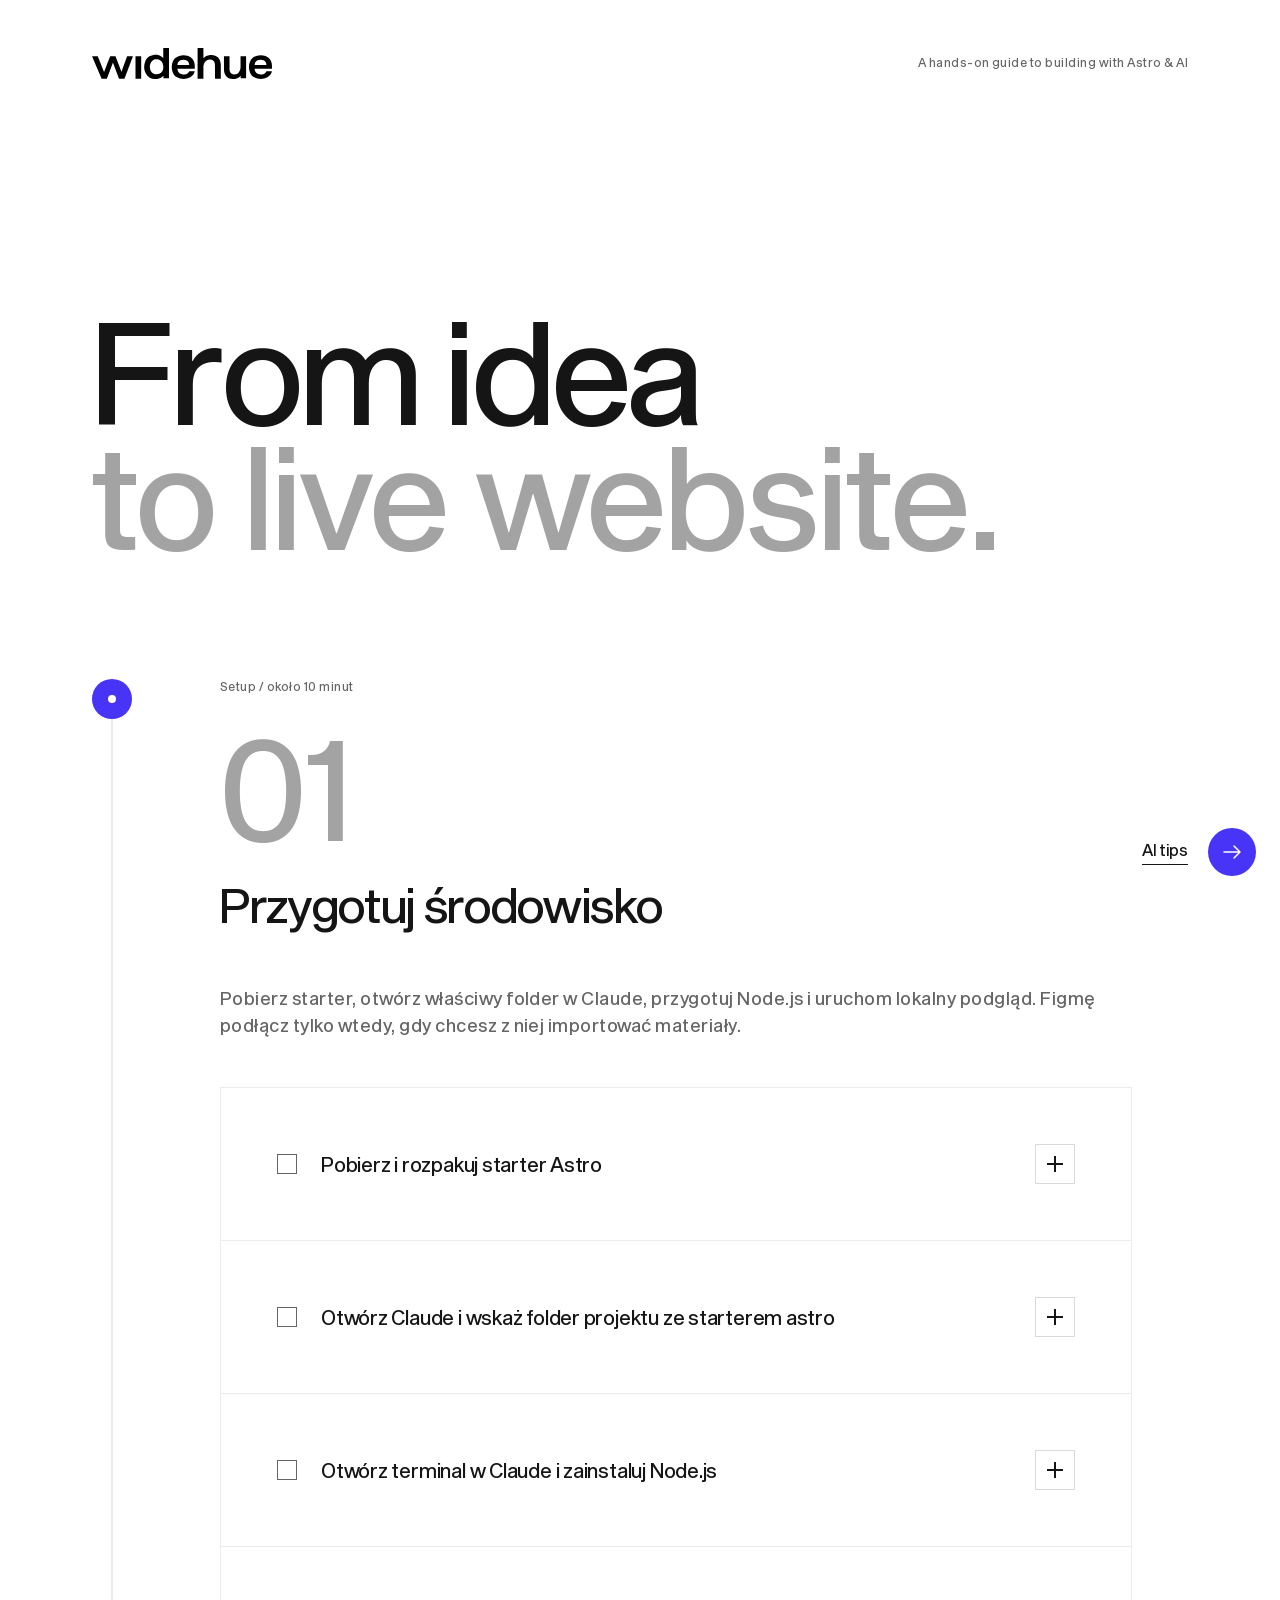
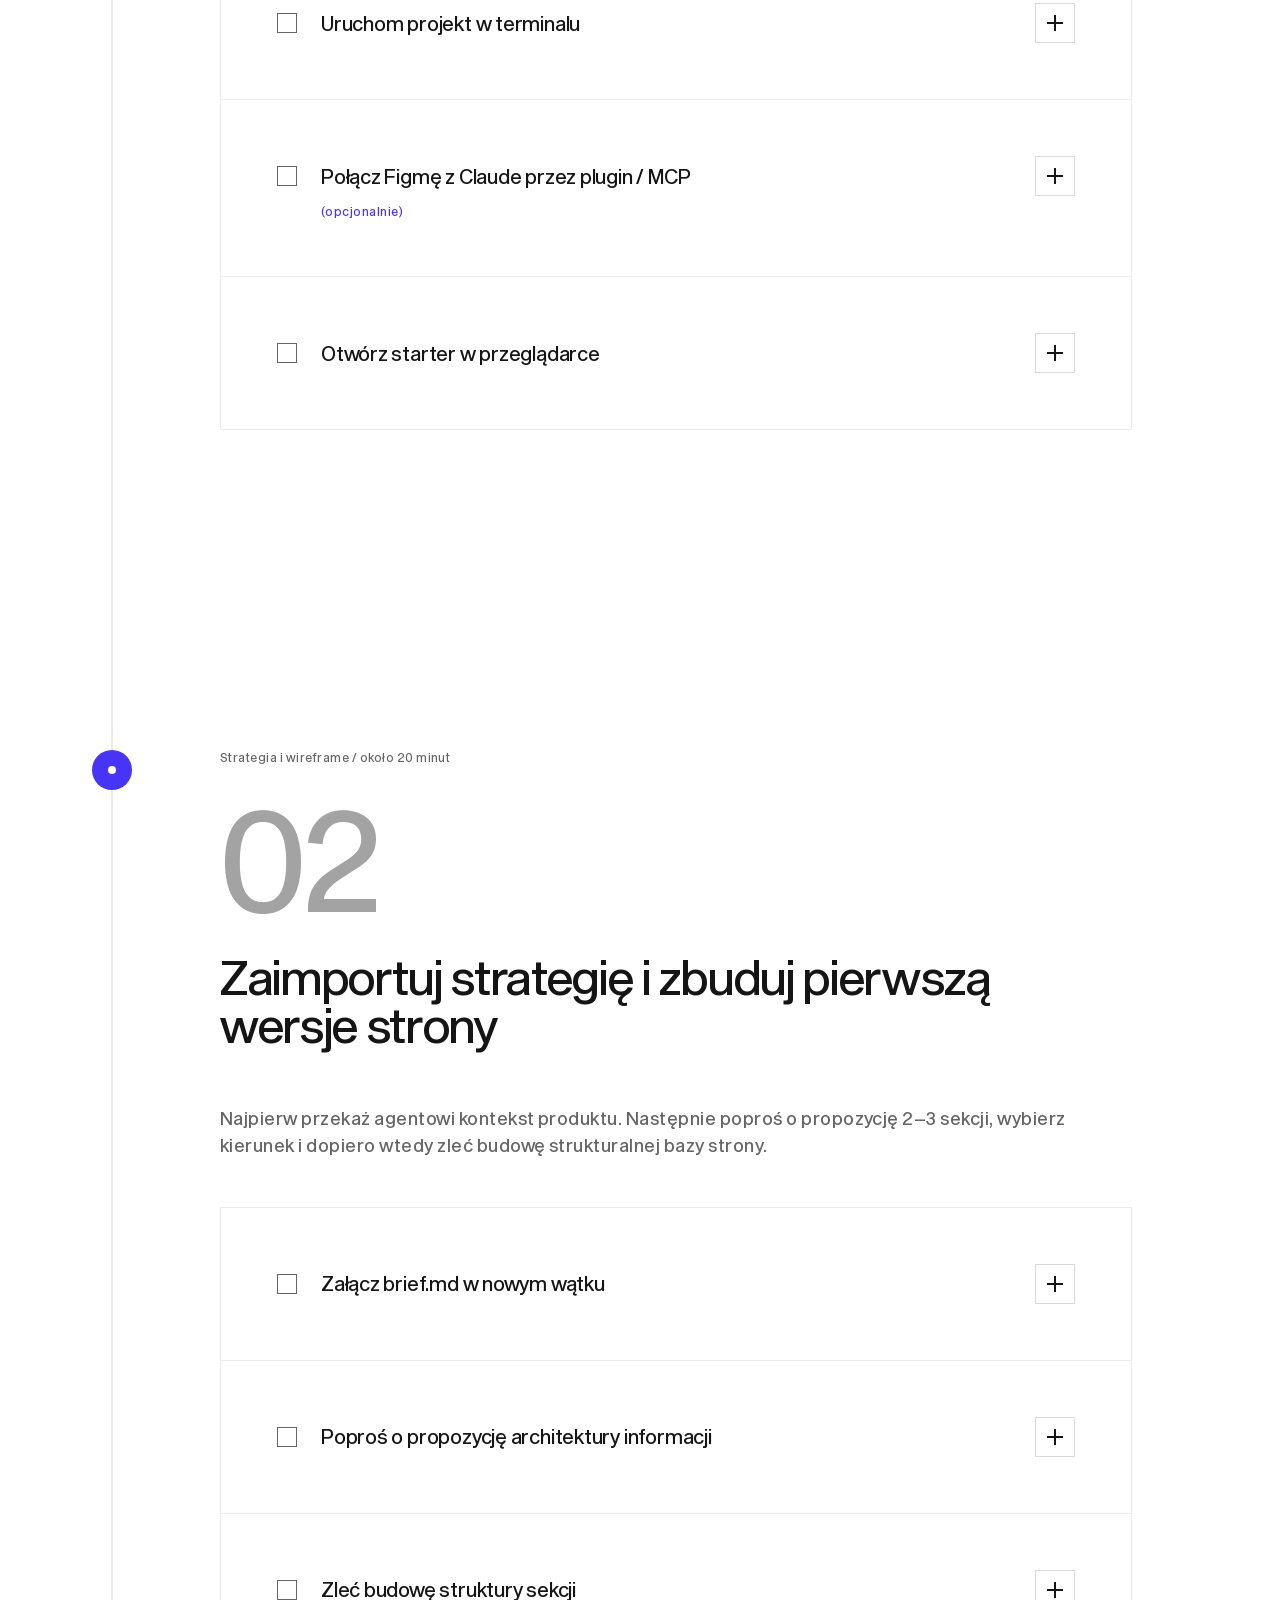
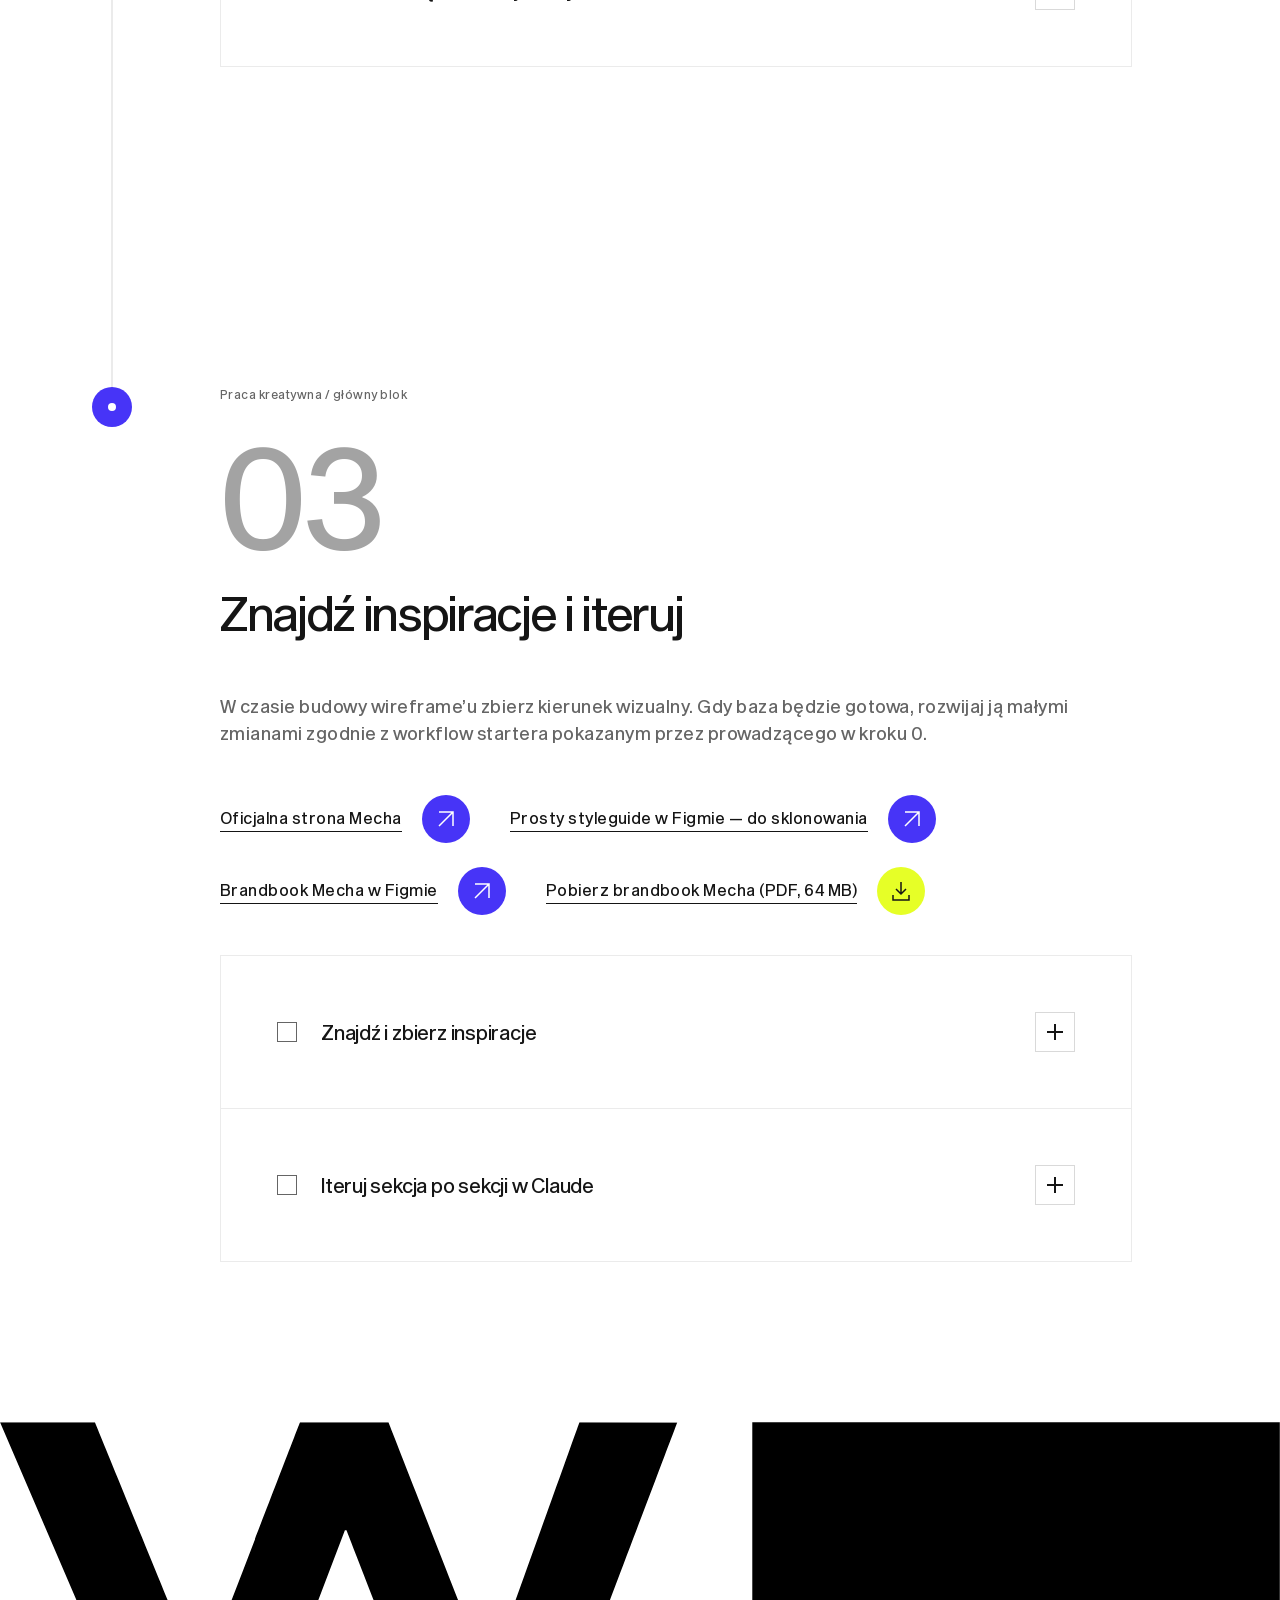
==== commit 5b553a5e: "Update workshop guide resources, instructions and Astro starter" ====
--- a/hackathon-guide/agenda.html
+++ b/hackathon-guide/agenda.html
@@ -8,7 +8,7 @@
   <link rel="stylesheet" href="css/tokens.css">
   <link rel="stylesheet" href="css/flow.css?v=agenda-light-compact">
   <link rel="stylesheet" href="css/tutorials.css?v=agenda-light">
-  <link rel="stylesheet" href="css/mobile.css">
+  <link rel="stylesheet" href="css/mobile.css?v=round-buttons">
 </head>
 <body>
   <main class="page">
@@ -39,14 +39,14 @@
               <div class="task-content">
                 <div class="task-copy">
                   <p>Pobierz paczkę, rozpakuj ją w łatwym do znalezienia miejscu i nazwij folder według produktu, np. <strong>nazwa-produktu-landing</strong>.</p>
-                  <div class="links"><a class="button button--accent button--download" href="#" aria-disabled="true" data-missing-link="astro-starter"><span class="primary-label">Pobierz starter — link do uzupełnienia</span><span class="primary-icon" aria-hidden="true"><svg viewBox="0 0 24 24" fill="none" stroke="currentColor" stroke-width="1.5" stroke-linecap="round" stroke-linejoin="round"><path d="M12 3v12m-5-5 5 5 5-5M4 16v5h16v-5"/></svg></span></a></div>
+                  <div class="links"><a class="button button--accent button--download" href="downloads/astro-mecha-starterpack.zip" download><span class="primary-label">Pobierz starter (ZIP)</span><span class="primary-icon" aria-hidden="true"><svg viewBox="0 0 24 24" fill="none" stroke="currentColor" stroke-width="1.5" stroke-linecap="round" stroke-linejoin="round"><path d="M12 3v12m-5-5 5 5 5-5M4 16v5h16v-5"/></svg></span></a></div>
                 </div>
                 <button class="button button--done" type="button" data-done><span class="primary-label">Oznacz jako gotowe</span><span class="primary-icon" aria-hidden="true"><svg viewBox="0 0 24 24" fill="none" stroke="currentColor" stroke-width="1.5" stroke-linecap="round" stroke-linejoin="round"><path d="M4 12h16m-6-6 6 6-6 6"/></svg></span></button>
               </div>
             </details>
 
             <details class="task" data-task="open-claude">
-              <summary class="task-summary"><span class="task-check" aria-hidden="true"></span><span class="task-title">Otwórz Claude i wskaż folder projektu</span><span class="task-plus" aria-hidden="true"><span class="disclosure-icon disclosure-icon--plus" aria-hidden="true"></span></span></summary>
+              <summary class="task-summary"><span class="task-check" aria-hidden="true"></span><span class="task-title">Otwórz Claude i wskaż folder projektu ze starterem astro</span><span class="task-plus" aria-hidden="true"><span class="disclosure-icon disclosure-icon--plus" aria-hidden="true"></span></span></summary>
               <div class="task-content">
                 <div class="flow-demo" data-demo="open-claude" role="group" aria-label="Demonstracja kroku"></div>
                 <div class="task-copy"><p>Uruchom Claude i wskaż dokładnie folder, w którym znajduje się rozpakowany starter Astro. Przed każdym promptem upewnij się, że pracujesz w prawidłowym projekcie.</p></div>
@@ -85,13 +85,13 @@
               <div class="task-content">
                 <div class="flow-demo" data-demo="start-server" role="group" aria-label="Demonstracja kroku"></div>
                 <div class="task-copy">
-                  <p>Po zainstalowaniu Node.js otwórz terminal w folderze startera — tym, w którym znajduje się <code>package.json</code>. Najpierw zainstaluj zależności projektu:</p>
+                  <p>W Claude otwórz projekt, do którego wcześniej wskazałeś folder ze starterem Astro. Kliknij ikonę terminala w prawym górnym rogu okna Claude, aby otworzyć konsolę. Upewnij się, że terminal pracuje w folderze startera, w którym znajduje się plik <code>package.json</code>. Przy pierwszym uruchomieniu zainstaluj zależności projektu:</p>
                   <div class="snippet">
                     <div class="snippet-head"><span class="snippet-label">Terminal / instalacja zależności (Astro i Vite)</span><button class="button copy" type="button" aria-label="Kopiuj do schowka" title="Kopiuj do schowka"><span class="primary-icon" aria-hidden="true"><svg viewBox="0 0 24 24" fill="none" stroke="currentColor" stroke-width="1.5" stroke-linecap="round" stroke-linejoin="round"><rect x="9" y="9" width="11" height="12" rx="1"/><path d="M15 9V3H4v12h5"/></svg></span></button></div>
                     <pre>npm install</pre>
                   </div>
                   <p><strong>Vite instaluje się razem z zależnościami Astro.</strong> Nie musisz mieć go wcześniej na komputerze ani instalować go globalnie. Poczekaj, aż <code>npm install</code> zakończy się poprawnie i terminal będzie gotowy na kolejne polecenie.</p>
-                  <p>Następnie uruchom lokalny serwer:</p>
+                  <p>W tej samej konsoli wpisz <code>npm run dev</code> i naciśnij Enter. To polecenie uruchomi lokalny podgląd startera Astro:</p>
                   <div class="snippet">
                     <div class="snippet-head"><span class="snippet-label">Terminal / uruchomienie projektu</span><button class="button copy" type="button" aria-label="Kopiuj do schowka" title="Kopiuj do schowka"><span class="primary-icon" aria-hidden="true"><svg viewBox="0 0 24 24" fill="none" stroke="currentColor" stroke-width="1.5" stroke-linecap="round" stroke-linejoin="round"><rect x="9" y="9" width="11" height="12" rx="1"/><path d="M15 9V3H4v12h5"/></svg></span></button></div>
                     <pre>npm run dev</pre>
@@ -136,17 +136,17 @@
       <section class="stage" id="krok-2">
         <div class="stage-summary">
           <span class="stage-number" aria-hidden="true"></span>
-          <span><span class="eyebrow">Strategia i wireframe / około 20 minut <span class="stage-status">✓ Gotowe</span></span><span class="stage-title">Zaimportuj strategię i zbuduj wireframe</span></span>
+          <span><span class="eyebrow">Strategia i wireframe / około 20 minut <span class="stage-status">✓ Gotowe</span></span><span class="stage-title">Zaimportuj strategię i zbuduj pierwszą wersje strony</span></span>
         </div>
         <div class="stage-body">
           <p class="stage-lead">Najpierw przekaż agentowi kontekst produktu. Następnie poproś o propozycję 2–3 sekcji, wybierz kierunek i dopiero wtedy zleć budowę strukturalnej bazy strony.</p>
           <div class="tasks">
             <details class="task" data-task="import-strategy">
-              <summary class="task-summary"><span class="task-check" aria-hidden="true"></span><span class="task-title">Załącz strategię w nowym wątku</span><span class="task-plus" aria-hidden="true"><span class="disclosure-icon disclosure-icon--plus" aria-hidden="true"></span></span></summary>
+              <summary class="task-summary"><span class="task-check" aria-hidden="true"></span><span class="task-title">Załącz brief.md w nowym wątku</span><span class="task-plus" aria-hidden="true"><span class="disclosure-icon disclosure-icon--plus" aria-hidden="true"></span></span></summary>
               <div class="task-content">
                 <div class="flow-demo" data-demo="import-strategy" role="group" aria-label="Demonstracja kroku"></div>
                 <div class="task-copy">
-                  <p>Wybierz pakiet strategiczny, z którego korzystałeś poprzedniego dnia, i rozpakuj pobrany ZIP. Jeżeli strategia uległa zmianie, przygotuj osobny plik Markdown z jej uzupełnieniem — opisz w nim zmiany i nowe ustalenia.</p>
+                  <p>Z poniższej listy wybierz pakiet plików dla produktu, nad którym pracowałeś pierwszego dnia hackathonu: Aescape Atlas, Catch, Almanac lub Undo. Pobierz odpowiedni ZIP i rozpakuj go — w środku znajdziesz plik <code>pakiet/brief.md</code>, który załączysz w nowym wątku. Jeżeli strategia produktu uległa zmianie podczas pracy pierwszego dnia, przygotuj osobny plik Markdown z jej uzupełnieniem — opisz w nim zmiany i nowe ustalenia.</p>
                   <p>Otwórz nowy wątek w Claude w projekcie startera. Załącz plik <code>pakiet/brief.md</code> z wybranego pakietu oraz plik z uzupełnieniem, jeśli go przygotowałeś, i wklej poniższy prompt. Agent ma uzupełnić właściwe pliki startera, ale jeszcze niczego nie projektować.</p>
                   <div class="strategy-downloads" aria-label="Pakiety strategiczne do pobrania">
                     <a class="button button--accent button--download" href="downloads/mecha-atlas.zip" download><span class="primary-label">Pobierz Aescape Atlas (ZIP)</span><span class="primary-icon" aria-hidden="true"><svg viewBox="0 0 24 24" fill="none" stroke="currentColor" stroke-width="1.5" stroke-linecap="round" stroke-linejoin="round"><path d="M12 3v12m-5-5 5 5 5-5M4 16v5h16v-5"/></svg></span></a>
@@ -155,12 +155,22 @@
                     <a class="button button--accent button--download" href="downloads/mecha-undo.zip" download><span class="primary-label">Pobierz Undo (ZIP)</span><span class="primary-icon" aria-hidden="true"><svg viewBox="0 0 24 24" fill="none" stroke="currentColor" stroke-width="1.5" stroke-linecap="round" stroke-linejoin="round"><path d="M12 3v12m-5-5 5 5 5-5M4 16v5h16v-5"/></svg></span></a>
                   </div>
                   <div class="snippet">
-                    <div class="snippet-head"><span class="snippet-label">Prompt 01 / import strategii</span><button class="button copy" type="button" aria-label="Kopiuj do schowka" title="Kopiuj do schowka"><span class="primary-icon" aria-hidden="true"><svg viewBox="0 0 24 24" fill="none" stroke="currentColor" stroke-width="1.5" stroke-linecap="round" stroke-linejoin="round"><rect x="9" y="9" width="11" height="12" rx="1"/><path d="M15 9V3H4v12h5"/></svg></span></button></div>
-                    <pre>Przeczytaj załączony brief z pakietu strategicznego, z którego korzystałem podczas pierwszego dnia. Jeśli załączam również plik z uzupełnieniem strategii, uwzględnij opisane w nim zmiany i nowe ustalenia jako aktualizację briefu. Jeżeli dokumenty są sprzeczne, a uzupełnienie nie rozstrzyga konfliktu, wskaż go przed zapisaniem kontekstu. Najpierw zapoznaj się z dokumentacją startera i regułami dotyczącymi plików strategicznych.
-
-Przenieś istotny kontekst produktu do właściwych plików w projekcie. Oddziel potwierdzone fakty, założenia i brakujące informacje. Nie twórz jeszcze interfejsu ani nowych komponentów.
-
-Na końcu podsumuj, jakie pliki utworzyłeś lub zmieniłeś, oraz wskaż luki, które mogą wpłynąć na komunikację landing page’a.</pre>
+                    <div class="snippet-head"><span class="snippet-label">Prompt 01 / z briefu do strategii</span><button class="button copy" type="button" aria-label="Kopiuj do schowka" title="Kopiuj do schowka"><span class="primary-icon" aria-hidden="true"><svg viewBox="0 0 24 24" fill="none" stroke="currentColor" stroke-width="1.5" stroke-linecap="round" stroke-linejoin="round"><rect x="9" y="9" width="11" height="12" rx="1"/><path d="M15 9V3H4v12h5"/></svg></span></button></div>
+                    <pre>Użyj lokalnego skilla astro-strategy-build. Na podstawie załączonego pakiet/brief.md przygotuj spójną strategię pod anglojęzyczny landing page prezentujący i promujący produkt — również wtedy, gdy brief opisuje aplikację lub ekran urządzenia. Jeśli dołączam uzupełnienie, uwzględnij je jako aktualizację.
+
+To projekt testowy na hackathon. Uzupełnij luki przemyślanymi założeniami dotyczącymi odbiorców, pozycjonowania, wartości, języka i oferty. Możesz stworzyć przykładowe ceny, metryki i fikcyjne opinie, jeśli wspierają koncepcję. W dokumentach odróżnij informacje z briefu od założeń i danych demonstracyjnych; nie przypisuj wymyślonych opinii rzeczywistym osobom ani firmom. Traktuj te założenia jako przyjęte do dalszej pracy nad prototypem. Nie zadawaj pytań o brakujące dane ani nie prowadź researchu. Sprzeczności rozstrzygnij spójną decyzją roboczą i krótko ją odnotuj.
+
+Zapisz oryginalny brief bez zmian i przygotuj strategię w tych plikach, względem głównego folderu projektu:
+- project-context/research/source-brief.md — oryginalny brief;
+- project-context/audiences/icp.md — odbiorcy, potrzeby i motywacje;
+- project-context/value-proposition/value-proposition.md — wartość i wyróżniki;
+- project-context/brand-foundations/strategy.md — pozycjonowanie i strategia produktu;
+- project-context/brand-foundations/tone-of-voice.md — język i zasady komunikacji;
+- project-context/content/product-brief.md — uporządkowany brief i cel landing page’a;
+- project-context/business-model/business-context.md — oferta i model biznesowy, jeśli mają znaczenie dla koncepcji.
+Zaktualizuj project-context/context-index.json, zachowując jeden stabilny identyfikator produktu oraz rozróżnienie źródeł i założeń.
+
+Strategię opracuj po polsku, a przykłady tekstów strony po angielsku. Nie zmieniaj wizualnych zasad Mecha ani brand.md. Nie proponuj jeszcze IA i nie pisz kodu. Na końcu krótko podsumuj zapisane pliki i najważniejsze przyjęte założenia.</pre>
                   </div>
                 </div>
                 <button class="button button--done" type="button" data-done><span class="primary-label">Oznacz jako gotowe</span><span class="primary-icon" aria-hidden="true"><svg viewBox="0 0 24 24" fill="none" stroke="currentColor" stroke-width="1.5" stroke-linecap="round" stroke-linejoin="round"><path d="M4 12h16m-6-6 6 6-6 6"/></svg></span></button>
@@ -173,16 +183,20 @@
                 <div class="task-copy">
                   <p>Poproś AI o krótki plan. Na tym etapie wybierasz, co landing page ma powiedzieć — agent nie powinien jeszcze pisać kodu.</p>
                   <div class="snippet">
-                    <div class="snippet-head"><span class="snippet-label">Prompt 02 / propozycja sekcji</span><button class="button copy" type="button" aria-label="Kopiuj do schowka" title="Kopiuj do schowka"><span class="primary-icon" aria-hidden="true"><svg viewBox="0 0 24 24" fill="none" stroke="currentColor" stroke-width="1.5" stroke-linecap="round" stroke-linejoin="round"><rect x="9" y="9" width="11" height="12" rx="1"/><path d="M15 9V3H4v12h5"/></svg></span></button></div>
-                    <pre>Na podstawie plików strategicznych produktu zaproponuj architekturę informacji dla landing page’a składającego się z 2–3 sekcji. Sekcje mają jasno komunikować wartość produktu i promować go właściwemu odbiorcy.
+                    <div class="snippet-head"><span class="snippet-label">Prompt 02 / architektura informacji i wizuale</span><button class="button copy" type="button" aria-label="Kopiuj do schowka" title="Kopiuj do schowka"><span class="primary-icon" aria-hidden="true"><svg viewBox="0 0 24 24" fill="none" stroke="currentColor" stroke-width="1.5" stroke-linecap="round" stroke-linejoin="round"><rect x="9" y="9" width="11" height="12" rx="1"/><path d="M15 9V3H4v12h5"/></svg></span></button></div>
+                    <pre>Użyj lokalnego skilla astro-strategy-analysis. Przeczytaj project-context/context-index.json i tylko potrzebne dokumenty strategiczne, które wskazuje. Surowy brief doczytaj wyłącznie dla konkretnej luki lub sprzeczności; nie przeszukuj komponentów, CSS ani dokumentacji Design Systemu.
+
+Zaproponuj architekturę informacji anglojęzycznego landing page’a: trzy sekcje, a czwartą tylko wtedy, gdy wnosi wyraźną wartość. Maksymalnie cztery sekcje łącznie z hero i końcowym CTA. Oprzyj propozycję na strategii oraz przyjętych założeniach i danych demonstracyjnych prototypu. Nie wracaj do pytań o ich potwierdzenie.
 
 Dla każdej sekcji podaj:
-1. cel komunikacyjny,
-2. jeden główny komunikat,
-3. potrzebną treść, dowód lub asset,
+1. miejsce w kolejności, cel i jeden główny komunikat;
+2. propozycję nagłówka, krótkiego copy i CTA, jeśli jest potrzebne;
+3. propozycję wizuala oraz konkretny brief assetu do stworzenia: co przedstawia, jak wspiera komunikat, jego kompozycję, orientacyjne proporcje i sposób wykonania, np. grafika generowana, mockup ekranu lub diagram HTML/CSS;
 4. sposób przejścia do kolejnej sekcji.
 
-Przedstaw wynik jako krótką, numerowaną listę. Nie pisz kodu, nie buduj jeszcze strony i nie dodawaj niepotwierdzonych informacji.</pre>
+Proponuj, co stworzyć dla danej sekcji, zamiast wyliczać brakujące materiały. Jeśli obraz nie jest potrzebny, zaproponuj kompozycję opartą na typografii, liczbach lub prostym schemacie. Brak gotowych assetów nie blokuje IA.
+
+Przedstaw zwięzłą, numerowaną propozycję w rozmowie. Copy strony napisz po angielsku, uzasadnienia i briefy assetów po polsku. Na tym etapie nie zapisuj plików, nie pisz kodu i nie generuj assetów. Zakończ krótkim uzasadnieniem kolejności sekcji.</pre>
                   </div>
                 </div>
                 <button class="button button--done" type="button" data-done><span class="primary-label">Oznacz jako gotowe</span><span class="primary-icon" aria-hidden="true"><svg viewBox="0 0 24 24" fill="none" stroke="currentColor" stroke-width="1.5" stroke-linecap="round" stroke-linejoin="round"><path d="M4 12h16m-6-6 6 6-6 6"/></svg></span></button>
@@ -190,20 +204,27 @@
             </details>
 
             <details class="task" data-task="build-wireframe">
-              <summary class="task-summary"><span class="task-check" aria-hidden="true"></span><span class="task-title">Zleć budowę wireframe’u</span><span class="task-plus" aria-hidden="true"><span class="disclosure-icon disclosure-icon--plus" aria-hidden="true"></span></span></summary>
+              <summary class="task-summary"><span class="task-check" aria-hidden="true"></span><span class="task-title">Zleć budowę struktury sekcji</span><span class="task-plus" aria-hidden="true"><span class="disclosure-icon disclosure-icon--plus" aria-hidden="true"></span></span></summary>
               <div class="task-content">
                 <div class="flow-demo" data-demo="build-wireframe" role="group" aria-label="Demonstracja kroku"></div>
                 <div class="task-copy">
-                  <p>W tym samym wątku, w którym omówiłeś i zatwierdziłeś architekturę informacji, wklej poniższy prompt. Nie musisz ponownie wklejać planu — agent ma wykorzystać ustalenia z rozmowy i zbudować działający wireframe na bazie design systemu oraz strategii marki.</p>
-                  <div class="snippet">
-                    <div class="snippet-head"><span class="snippet-label">Prompt 03 / budowa wireframe’u</span><button class="button copy" type="button" aria-label="Kopiuj do schowka" title="Kopiuj do schowka"><span class="primary-icon" aria-hidden="true"><svg viewBox="0 0 24 24" fill="none" stroke="currentColor" stroke-width="1.5" stroke-linecap="round" stroke-linejoin="round"><rect x="9" y="9" width="11" height="12" rx="1"/><path d="M15 9V3H4v12h5"/></svg></span></button></div>
-                    <pre>Przejdź do budowy działającego wireframe’u landing page’a. Oprzyj architekturę informacji na propozycjach omówionych wyżej w tej rozmowie i na tym, co wspólnie zatwierdziliśmy. Zachowaj uzgodnione sekcje, ich kolejność, cele i zakres. Nie rozpoczynaj ponownie etapu proponowania architektury; jeśli kluczowa decyzja pozostała nierozstrzygnięta, dopytaj o nią przed implementacją.
-
-Zbuduj stronę na bazie istniejącego design systemu projektu: korzystaj z jego komponentów, tokenów i assetów. Przestrzegaj brand rules, zasad opisanych w brand.md oraz reguł pracy zapisanych w repozytorium. Zachowaj zgodność z brandingiem już na etapie wireframe’u i nie twórz równoległego systemu stylów.
-
-Przygotuj teksty sekcji na podstawie strategii marki i produktu zapisanej w projekcie, uwzględniając jej aktualizacje oraz ustalenia z naszej rozmowy. Dopasuj komunikację do odbiorców, propozycji wartości, celu strony i języka marki. Nie wymyślaj faktów, danych, obietnic ani referencji — brakujące informacje oznacz do uzupełnienia.
-
-Na tym etapie skup się na hierarchii, układzie i przepływie informacji. Stwórz działającą, responsywną bazę do dalszego dopracowania wizualnego. Po implementacji sprawdź stronę w przeglądarce na desktopie i mobile, a następnie podsumuj zmienione pliki oraz otwarte kwestie.</pre>
+                  <p>W tym samym wątku, w którym omówiłeś i zatwierdziłeś architekturę informacji, wklej poniższy prompt. AI zbuduje pierwszą wersję sekcji na podstawie strategii marki i ustalonego planu strony — nie musisz ponownie go wklejać.</p>
+                  <p>Na tym etapie AI samodzielnie dobierze kolory z palety marki, układ sekcji i rozmieszczenie treści, korzystając z istniejącego design systemu oraz zasad w <code>brand.md</code>. Potraktuj rezultat jako punkt wyjścia. Gdy sekcje będą gotowe, przejdziesz do kreatywnej iteracji: ocenisz propozycję i dopracujesz ją z AI, sekcja po sekcji.</p>
+                  <div class="snippet">
+                    <div class="snippet-head"><span class="snippet-label">Prompt 03 / budowa struktury sekcji</span><button class="button copy" type="button" aria-label="Kopiuj do schowka" title="Kopiuj do schowka"><span class="primary-icon" aria-hidden="true"><svg viewBox="0 0 24 24" fill="none" stroke="currentColor" stroke-width="1.5" stroke-linecap="round" stroke-linejoin="round"><rect x="9" y="9" width="11" height="12" rx="1"/><path d="M15 9V3H4v12h5"/></svg></span></button></div>
+                    <pre>Zbuduj pierwszą działającą wersję struktury sekcji landing page’a według architektury informacji zaakceptowanej wyżej w tej rozmowie. Zachowaj uzgodnione sekcje, ich kolejność, cele i zakres; nie proponuj IA ponownie. Zapisz krótki plan w project-context/content/page-plan.md i wdroż stronę główną na /, w src/pages/index.astro. Nie twórz dodatkowej trasy.
+
+Wszystkie teksty strony przygotuj po angielsku, zgodnie ze strategią, tone of voice i ustaleniami z rozmowy. Korzystaj z przyjętych założeń i danych demonstracyjnych prototypu bez ponownego pytania o ich zatwierdzenie. Zachowaj informację o ich pochodzeniu w dokumentach strategicznych.
+
+Stosuj lokalne instrukcje projektu: starter określa sposób budowania interfejsu, komponenty swoje API i zachowanie, a Mecha wygląd. Dobierz istniejące komponenty i Website Patterns do potrzeb sekcji, a następnie sprawdź dokładne API wybranych elementów. Wspólną grupę nagłówka, tekstu i akcji buduj przez Content, gdy pasuje do układu. Gdy pattern nie pasuje, użyj lokalnego HTML/CSS oraz systemowych variables.
+
+Korzystaj z systemowych struktur layoutu i właściwych kategorii variables: gap dla dzieci grupy, space dla odstępów w przepływie, content-padding dla wnętrza powierzchni oraz section-padding dla sekcji. Odstęp ustawiaj na właściwym rodzicu i nie dubluj go marginesem dziecka. Dobieraj pozostałe variables zgodnie z ich przeznaczeniem. Zachowaj typografię, kolory i wygląd komponentów Mecha z brand.md; przykłady marki nie ograniczają geometrii sekcji. Samodzielnie dobierz kolory z istniejącej palety marki, układ sekcji i rozmieszczenie treści, zachowując zatwierdzoną IA. W ramach budowy strony nie zmieniaj globalnego API komponentów ani nie twórz nowych publicznych tokenów.
+
+Wykorzystaj dostępne assety zgodnie z planem wizuali. Dla brakujących obrazów zachowaj docelową geometrię przez systemowy placeholder; prosty diagram lub mockup możesz zbudować lokalnie w HTML/CSS. Generowanie obrazów pozostaw do osobnego polecenia. Brak gotowych grafik nie blokuje budowy.
+
+Zachowaj BaseLayout, ComponentInfoLayer oraz kontrolki grid guides i dokumentacji Design Systemu w prawym dolnym rogu. Korzystaj z serwera uruchomionego dla tego projektu albo uruchom go zgodnie z konfiguracją i podaj adres z terminala. Projekt nie wymaga Git.
+
+Przygotuj responsywną bazę do wspólnej oceny i dalszej kreatywnej iteracji sekcja po sekcji. Sprawdź stronę na desktopie 1440×900 i mobile 390×844: odstępy między nagłówkiem, treścią, akcjami i mediami, overflow oraz podstawowe interakcje. Podczas kontroli interakcji wyłącz guides. Wykonaj proporcjonalną walidację zgodnie z instrukcjami projektu, bez produkcyjnych audytów. Na końcu krótko podsumuj zmiany, wynik sprawdzenia i miejsca z placeholderami.</pre>
                   </div>
                   <p class="notice"><strong>To zadanie może potrwać kilka lub kilkanaście minut.</strong> Nie czekaj bezczynnie — przejdź od razu do kroku 3 i zacznij zbierać inspiracje.</p>
                 </div>
@@ -221,6 +242,12 @@
         </div>
         <div class="stage-body">
           <p class="stage-lead">W czasie budowy wireframe’u zbierz kierunek wizualny. Gdy baza będzie gotowa, rozwijaj ją małymi zmianami zgodnie z workflow startera pokazanym przez prowadzącego w kroku 0.</p>
+          <nav class="strategy-downloads" aria-label="Materiały i linki Mecha">
+            <a class="button button--accent" href="https://mecha.xyz/" target="_blank" rel="noopener noreferrer"><span class="primary-label">Oficjalna strona Mecha</span><span class="primary-icon" aria-hidden="true"><svg viewBox="0 0 24 24" fill="none" stroke="currentColor" stroke-width="1.5"><path d="M5 19 19 5M5 5h14v14"/></svg></span></a>
+            <a class="button button--accent" href="https://www.figma.com/design/C1fyq47cAUsiRQfWxJ65C0/Mecha-Starter?node-id=0-1&amp;t=g8jtwZjEohXHWNTH-1" target="_blank" rel="noopener noreferrer"><span class="primary-label">Prosty styleguide w Figmie — do sklonowania</span><span class="primary-icon" aria-hidden="true"><svg viewBox="0 0 24 24" fill="none" stroke="currentColor" stroke-width="1.5"><path d="M5 19 19 5M5 5h14v14"/></svg></span></a>
+            <a class="button button--accent" href="https://www.figma.com/design/hEDx3hQNYDELuJHc3L3fxC/Mecha---Brand-Guidelines?node-id=4153-637&amp;t=TgE5ykz9hR2i0CKO-1" target="_blank" rel="noopener noreferrer"><span class="primary-label">Brandbook Mecha w Figmie</span><span class="primary-icon" aria-hidden="true"><svg viewBox="0 0 24 24" fill="none" stroke="currentColor" stroke-width="1.5"><path d="M5 19 19 5M5 5h14v14"/></svg></span></a>
+            <a class="button button--accent button--download" href="downloads/brandbook-mecha.pdf" download><span class="primary-label">Pobierz brandbook Mecha (PDF, 64 MB)</span><span class="primary-icon" aria-hidden="true"><svg viewBox="0 0 24 24" fill="none" stroke="currentColor" stroke-width="1.5"><path d="M12 3v12m-5-5 5 5 5-5M4 16v5h16v-5"/></svg></span></a>
+          </nav>
           <div class="tasks">
             <details class="task" data-task="find-and-collect-inspiration">
               <summary class="task-summary"><span class="task-check" aria-hidden="true"></span><span class="task-title">Znajdź i zbierz inspiracje</span><span class="task-plus" aria-hidden="true"><span class="disclosure-icon disclosure-icon--plus" aria-hidden="true"></span></span></summary>
@@ -233,21 +260,56 @@
                     <span class="source-count" id="inspiration-count"></span>
                     <button class="button" id="load-more-inspiration" type="button">Load more</button>
                   </div>
-                  <p>Gdy wireframe będzie gotowy, załącz wybrane materiały do Claude i opisz, <strong>jaki efekt chcesz uzyskać</strong>: kompozycję, typografię, motion, asset albo sposób prezentacji produktu. Nie proś o bezpośrednie kopiowanie całej strony.</p>
-                  <div class="snippet">
-                    <div class="snippet-head"><span class="snippet-label">Przykład / sekcja procesu ze screena</span><button class="button copy" type="button" aria-label="Kopiuj do schowka" title="Kopiuj do schowka"><span class="primary-icon" aria-hidden="true"><svg viewBox="0 0 24 24" fill="none" stroke="currentColor" stroke-width="1.5" stroke-linecap="round" stroke-linejoin="round"><rect x="9" y="9" width="11" height="12" rx="1"/><path d="M15 9V3H4v12h5"/></svg></span></button></div>
-                    <pre>Załączam screen z inspiracją pokazującą, jak chcę, żeby wyglądała sekcja procesu na moim landing page’u.
-
-Na podstawie tego screena zbuduj sekcję „Proces” w miejscu `[NAZWA KOMPONENTU, TEKST Z SEKCJI ALBO DOŁĄCZONY SCREEN SEKCJI]`. Potraktuj referencję jako wskazówkę dla struktury: układu nagłówka i opisu, rozmieszczenia kroków, ich numeracji, odstępów oraz sposobu połączenia ich w czytelną sekwencję.
-
-Dopasuj tę strukturę do treści mojego produktu oraz istniejących komponentów, tokenów i brandingu Mecha. Korzystaj z zatwierdzonych treści i plików strategicznych projektu. Nie kopiuj tekstów, logo ani identyfikacji wizualnej z inspiracji. Jeżeli brakuje informacji o procesie, wskaż je zamiast wymyślać kroki.
-
-Najpierw krótko opisz, jakie elementy kompozycji przeniesiesz ze screena, a następnie zbuduj sekcję. Zachowaj czytelną kolejność na mobile. Nie zmieniaj innych sekcji ani globalnych stylów. Nie dodawaj animacji lub interakcji, których nie da się ustalić na podstawie statycznego screena.
-
-Na końcu sprawdź sekcję w przeglądarce na desktopie i mobile oraz podsumuj wprowadzone zmiany.</pre>
-                  </div>
-                </div>
-                <button class="button button--done" type="button" data-done><span class="primary-label">Oznacz jako gotowe</span><span class="primary-icon" aria-hidden="true"><svg viewBox="0 0 24 24" fill="none" stroke="currentColor" stroke-width="1.5" stroke-linecap="round" stroke-linejoin="round"><path d="M4 12h16m-6-6 6 6-6 6"/></svg></span></button>
+                  <section class="animation-resources" aria-labelledby="animation-resources-title">
+                    <h3 id="animation-resources-title">Narzędzia do animacji na webie</h3>
+                    <p>Wybierz narzędzie pod efekt, który chcesz osiągnąć. Poniżej znajdziesz biblioteki i edytory, które możesz wykorzystać podczas hackathonu — każdy link prowadzi do oficjalnej strony lub dokumentacji.</p>
+                    <div class="link-list">
+                      <a class="link-row" href="https://gsap.com/docs/v3/Plugins/ScrollTrigger/" target="_blank" rel="noopener noreferrer">
+                        <span class="link-platform"><strong>GSAP + ScrollTrigger</strong><small>Do skoordynowanych wejść tekstów i obrazów, przypinanych sekcji oraz animacji sterowanych przewijaniem. Przykład: opowieść o produkcie odsłaniana krok po kroku podczas scrollowania.</small><span class="link-tag">(Sekwencje i scroll)</span></span>
+                        <span class="link-arrow primary-icon" aria-hidden="true"><svg viewBox="0 0 24 24" fill="none" stroke="currentColor" stroke-width="1.5" stroke-linecap="round" stroke-linejoin="round"><path d="M4 12h16m-6-6 6 6-6 6"/></svg></span>
+                      </a>
+                      <a class="link-row" href="https://motion.dev/docs" target="_blank" rel="noopener noreferrer">
+                        <span class="link-platform"><strong>Motion</strong><small>Do animacji elementów HTML i SVG, przejść oraz efektów powiązanych ze scrollem. Przykład: delikatne wejścia kart i animowane wskaźniki. W Astro możesz użyć wersji JavaScript.</small><span class="link-tag">(Interakcje UI)</span></span>
+                        <span class="link-arrow primary-icon" aria-hidden="true"><svg viewBox="0 0 24 24" fill="none" stroke="currentColor" stroke-width="1.5" stroke-linecap="round" stroke-linejoin="round"><path d="M4 12h16m-6-6 6 6-6 6"/></svg></span>
+                      </a>
+                      <a class="link-row" href="https://animejs.com/documentation/" target="_blank" rel="noopener noreferrer">
+                        <span class="link-platform"><strong>Anime.js</strong><small>Do animowania elementów strony i SVG w sekwencjach. Przykład: rysowanie linii diagramu procesu lub kaskadowe pojawianie się elementów kompozycji.</small><span class="link-tag">(SVG i sekwencje)</span></span>
+                        <span class="link-arrow primary-icon" aria-hidden="true"><svg viewBox="0 0 24 24" fill="none" stroke="currentColor" stroke-width="1.5" stroke-linecap="round" stroke-linejoin="round"><path d="M4 12h16m-6-6 6 6-6 6"/></svg></span>
+                      </a>
+                      <a class="link-row" href="https://threejs.org/" target="_blank" rel="noopener noreferrer">
+                        <span class="link-platform"><strong>Three.js</strong><small>Do tworzenia scen 3D w przeglądarce: modeli, oświetlenia, kamer i efektów przestrzennych. Przykład: obracany model produktu albo interaktywny wizual w hero. Wymaga przygotowania sceny w kodzie.</small><span class="link-tag">(3D w kodzie)</span></span>
+                        <span class="link-arrow primary-icon" aria-hidden="true"><svg viewBox="0 0 24 24" fill="none" stroke="currentColor" stroke-width="1.5" stroke-linecap="round" stroke-linejoin="round"><path d="M4 12h16m-6-6 6 6-6 6"/></svg></span>
+                      </a>
+                      <a class="link-row" href="https://spline.design/solutions/3d-web-experiences" target="_blank" rel="noopener noreferrer">
+                        <span class="link-platform"><strong>Spline</strong><small>Do projektowania interaktywnych scen 3D w wizualnym edytorze i osadzania ich na stronie. Przykład: obiekt w hero reagujący na ruch kursora lub kliknięcie.</small><span class="link-tag">(3D w edytorze)</span></span>
+                        <span class="link-arrow primary-icon" aria-hidden="true"><svg viewBox="0 0 24 24" fill="none" stroke="currentColor" stroke-width="1.5" stroke-linecap="round" stroke-linejoin="round"><path d="M4 12h16m-6-6 6 6-6 6"/></svg></span>
+                      </a>
+                      <a class="link-row" href="https://www.rive.app/use-cases/websites" target="_blank" rel="noopener noreferrer">
+                        <span class="link-platform"><strong>Rive</strong><small>Do ilustracji i animowanych elementów reagujących na działania użytkownika. Przykład: postać reagująca na formularz albo ilustracja zmieniająca stan po kliknięciu. Przygotuj animację w Rive i osadź ją przez web runtime.</small><span class="link-tag">(Interaktywne ilustracje)</span></span>
+                        <span class="link-arrow primary-icon" aria-hidden="true"><svg viewBox="0 0 24 24" fill="none" stroke="currentColor" stroke-width="1.5" stroke-linecap="round" stroke-linejoin="round"><path d="M4 12h16m-6-6 6 6-6 6"/></svg></span>
+                      </a>
+                      <a class="link-row" href="https://lottiefiles.com/tools/web-player" target="_blank" rel="noopener noreferrer">
+                        <span class="link-platform"><strong>Lottie / dotLottie</strong><small>Do odtwarzania przygotowanych animacji Lottie na stronie. Przykład: animowana ikona, loader lub ilustracja w sekcji korzyści. Potrzebujesz pliku animacji oraz odtwarzacza webowego.</small><span class="link-tag">(Gotowe animacje)</span></span>
+                        <span class="link-arrow primary-icon" aria-hidden="true"><svg viewBox="0 0 24 24" fill="none" stroke="currentColor" stroke-width="1.5" stroke-linecap="round" stroke-linejoin="round"><path d="M4 12h16m-6-6 6 6-6 6"/></svg></span>
+                      </a>
+                      <a class="link-row" href="https://lenis.dev/" target="_blank" rel="noopener noreferrer">
+                        <span class="link-platform"><strong>Lenis</strong><small>Do wygładzania przewijania strony, także w połączeniu z animacjami scrollowymi. Przykład: płynne przechodzenie przez narracyjny landing page. Sam Lenis nie tworzy animacji elementów ani scen 3D.</small><span class="link-tag">(Płynne przewijanie)</span></span>
+                        <span class="link-arrow primary-icon" aria-hidden="true"><svg viewBox="0 0 24 24" fill="none" stroke="currentColor" stroke-width="1.5" stroke-linecap="round" stroke-linejoin="round"><path d="M4 12h16m-6-6 6 6-6 6"/></svg></span>
+                      </a>
+                    </div>
+                    <p>Na start wybierz jeden efekt i jedno narzędzie. Opisz AI, co ma się poruszać, co uruchamia animację i jak ma wyglądać jej stan końcowy. Do prostego hovera wystarczy CSS; do rozbudowanej sekwencji rozważ GSAP, a do wizualu 3D — Three.js lub Spline. Poproś o wdrożenie w starterze Astro, sprawdzenie na mobile i uwzględnienie preferencji ograniczonego ruchu.</p>
+                  </section>
+                  <p>Gdy pierwsza wersja sekcji będzie gotowa, załącz wybrane materiały do Claude i opisz, <strong>jaki efekt chcesz uzyskać</strong>. Możesz na przykład:</p>
+                  <ul>
+                    <li>Wklejać inspiracje z Pinteresta i wskazywać, co chcesz z nich wykorzystać: kompozycję, typografię, klimat lub sposób prezentacji produktu.</li>
+                    <li>Tworzyć proste szkice struktury sekcji i załączać je jako wskazówkę dotyczącą układu.</li>
+                    <li>Przygotowywać w Figmie klatki kluczowe animacji — stan początkowy, kolejne etapy i stan końcowy — oraz opisywać przejścia między nimi.</li>
+                    <li>Załączać benchmarki innych stron lub komponentów i wyjaśniać, które rozwiązania chcesz zaadaptować.</li>
+                    <li>Opisywać własnymi słowami oczekiwany rezultat: co ma się pojawić, gdzie, w jakiej kolejności i jak ma się zachowywać.</li>
+                  </ul>
+                  <p>Aby precyzyjniej opisać rozmieszczenie elementów w swoim podglądzie startera, włącz <strong>Grid Guides w prawym dolnym rogu</strong>. Odwołuj się do widocznych kolumn, np. „Umieść nagłówek w kolumnach 1–5, a wizual w kolumnach 7–12”. Dopasuj numery do siatki wyświetlanej w Twoim projekcie.</p>
+                  <p>Traktuj inspiracje jako wskazówki do własnego rozwiązania, zgodnego z brandingiem projektu. Nie proś o bezpośrednie kopiowanie całej strony.</p>
+                </div>
               </div>
             </details>
 
@@ -259,26 +321,44 @@
                   <p>Każdy prompt kieruj do jednej sekcji, komponentu albo animacji. Możesz pracować w 2–3 wątkach równolegle, jeśli ich zakresy nie dotykają tych samych plików i elementów.</p>
 
                   <div class="snippet">
-                    <div class="snippet-head"><span class="snippet-label">Z praktyki / sekcja na podstawie screena</span><button class="button copy" type="button" aria-label="Kopiuj do schowka" title="Kopiuj do schowka"><span class="primary-icon" aria-hidden="true"><svg viewBox="0 0 24 24" fill="none" stroke="currentColor" stroke-width="1.5" stroke-linecap="round" stroke-linejoin="round"><rect x="9" y="9" width="11" height="12" rx="1"/><path d="M15 9V3H4v12h5"/></svg></span></button></div>
-                    <pre>zbuduj sekcje hero w projekcie inspirując się tym screenem, wykorzystaj naszą strategie i design system ale zrób to w takiej kompozycji jak na screenie ale w light mode na 100vh</pre>
-                  </div>
-
-                  <div class="snippet">
-                    <div class="snippet-head"><span class="snippet-label">Z praktyki / rozmieszczenie na gridzie</span><button class="button copy" type="button" aria-label="Kopiuj do schowka" title="Kopiuj do schowka"><span class="primary-icon" aria-hidden="true"><svg viewBox="0 0 24 24" fill="none" stroke="currentColor" stroke-width="1.5" stroke-linecap="round" stroke-linejoin="round"><rect x="9" y="9" width="11" height="12" rx="1"/><path d="M15 9V3H4v12h5"/></svg></span></button></div>
-                    <pre>W sekcji hero ustaw heading od lewej strony od pierwszej kolumny do czwartej oraz, że Oraz że wizual jest od dziewiątej kolumny do dwunastej, ale w tym samym row co heading i usun z lewej strony ten tekst meha shift demo prototype.</pre>
-                  </div>
-
-                  <div class="snippet">
-                    <div class="snippet-head"><span class="snippet-label">Z praktyki / globalna korekta koloru</span><button class="button copy" type="button" aria-label="Kopiuj do schowka" title="Kopiuj do schowka"><span class="primary-icon" aria-hidden="true"><svg viewBox="0 0 24 24" fill="none" stroke="currentColor" stroke-width="1.5" stroke-linecap="round" stroke-linejoin="round"><rect x="9" y="9" width="11" height="12" rx="1"/><path d="M15 9V3H4v12h5"/></svg></span></button></div>
-                    <pre>Dobra, więc co weźmy wprowadźmy w komponentie Reishio to, żeby ta szachownica wykorzystywała tylko czerni i biał, a najlepiej to, żeby było widać co się dzieje pod w tle szachownicy, a te boksy, które aktualnie są żółte, niech będą po prostu czarne w jakimś takim delikatnym opacity rzędu nie, dwóch procent. Wprowadź to do komponentu Ratio.</pre>
-                  </div>
-
-                  <div class="snippet">
-                    <div class="snippet-head"><span class="snippet-label">Z praktyki / uproszczenie komponentu</span><button class="button copy" type="button" aria-label="Kopiuj do schowka" title="Kopiuj do schowka"><span class="primary-icon" aria-hidden="true"><svg viewBox="0 0 24 24" fill="none" stroke="currentColor" stroke-width="1.5" stroke-linecap="round" stroke-linejoin="round"><rect x="9" y="9" width="11" height="12" rx="1"/><path d="M15 9V3H4v12h5"/></svg></span></button></div>
-                    <pre>uprośćmy accordion - usuńmy mu te ikony tooltip i ikonę material symbols oraz progress bar i animacje. zrobmy to jako standardowy accordion tylko z górnym borderem w kolorze czarnym --color-border-inverse</pre>
-                  </div>
-                </div>
-                <button class="button button--done" type="button" data-done><span class="primary-label">Oznacz jako gotowe</span><span class="primary-icon" aria-hidden="true"><svg viewBox="0 0 24 24" fill="none" stroke="currentColor" stroke-width="1.5" stroke-linecap="round" stroke-linejoin="round"><path d="M4 12h16m-6-6 6 6-6 6"/></svg></span></button>
+                    <div class="snippet-head"><span class="snippet-label">Z praktyki / hero na podstawie screena</span><button class="button copy" type="button" aria-label="Kopiuj do schowka" title="Kopiuj do schowka"><span class="primary-icon" aria-hidden="true"><svg viewBox="0 0 24 24" fill="none" stroke="currentColor" stroke-width="1.5" stroke-linecap="round" stroke-linejoin="round"><rect x="9" y="9" width="11" height="12" rx="1"/><path d="M15 9V3H4v12h5"/></svg></span></button></div>
+                    <pre>Zrób sekcję hero tak jak na screenie: u góry nagłówek z większym paddingiem od góry, a na dole visual na całą szerokość ekranu.</pre>
+                  </div>
+
+                  <div class="snippet">
+                    <div class="snippet-head"><span class="snippet-label">Z praktyki / podmiana visuala</span><button class="button copy" type="button" aria-label="Kopiuj do schowka" title="Kopiuj do schowka"><span class="primary-icon" aria-hidden="true"><svg viewBox="0 0 24 24" fill="none" stroke="currentColor" stroke-width="1.5" stroke-linecap="round" stroke-linejoin="round"><rect x="9" y="9" width="11" height="12" rx="1"/><path d="M15 9V3H4v12h5"/></svg></span></button></div>
+                    <pre>Użyj tego visuala w sekcji hero.</pre>
+                  </div>
+
+                  <div class="snippet">
+                    <div class="snippet-head"><span class="snippet-label">Z praktyki / animacja visuala przy scrollowaniu</span><button class="button copy" type="button" aria-label="Kopiuj do schowka" title="Kopiuj do schowka"><span class="primary-icon" aria-hidden="true"><svg viewBox="0 0 24 24" fill="none" stroke="currentColor" stroke-width="1.5" stroke-linecap="round" stroke-linejoin="round"><rect x="9" y="9" width="11" height="12" rx="1"/><path d="M15 9V3H4v12h5"/></svg></span></button></div>
+                    <pre>Ustaw dla visuala w hero animację skalowania zdjęcia przy scrollowaniu. Po wejściu na stronę visual jest mały i przyklejony do prawej strony. Gdy scrolluję, zwiększa swoją szerokość, aż wypełni całą szerokość ekranu. Przez całą animację zachowaj proporcje 16:9.</pre>
+                  </div>
+
+                  <div class="snippet">
+                    <div class="snippet-head"><span class="snippet-label">Z praktyki / asymetryczna sekcja ze statystykami</span><button class="button copy" type="button" aria-label="Kopiuj do schowka" title="Kopiuj do schowka"><span class="primary-icon" aria-hidden="true"><svg viewBox="0 0 24 24" fill="none" stroke="currentColor" stroke-width="1.5" stroke-linecap="round" stroke-linejoin="round"><rect x="9" y="9" width="11" height="12" rx="1"/><path d="M15 9V3H4v12h5"/></svg></span></button></div>
+                    <pre>Ustaw sekcję ze statystykami tak, żeby content startował od 7. kolumny, jak na załączonym screenie. Chodzi o taką asymetryczną kompozycję — po lewej tylko mały tekst w eyebrow.</pre>
+                  </div>
+
+                  <div class="snippet">
+                    <div class="snippet-head"><span class="snippet-label">Z praktyki / przesunięcie nagłówka w CTA</span><button class="button copy" type="button" aria-label="Kopiuj do schowka" title="Kopiuj do schowka"><span class="primary-icon" aria-hidden="true"><svg viewBox="0 0 24 24" fill="none" stroke="currentColor" stroke-width="1.5" stroke-linecap="round" stroke-linejoin="round"><rect x="9" y="9" width="11" height="12" rx="1"/><path d="M15 9V3H4v12h5"/></svg></span></button></div>
+                    <pre>W komponencie „Component name: CallToAction” ustaw jednak heading tak, żeby zaczynał się od 4. kolumny.</pre>
+                  </div>
+
+                  <div class="snippet">
+                    <div class="snippet-head"><span class="snippet-label">Z praktyki / mapa w sekcji CTA</span><button class="button copy" type="button" aria-label="Kopiuj do schowka" title="Kopiuj do schowka"><span class="primary-icon" aria-hidden="true"><svg viewBox="0 0 24 24" fill="none" stroke="currentColor" stroke-width="1.5" stroke-linecap="round" stroke-linejoin="round"><rect x="9" y="9" width="11" height="12" rx="1"/><path d="M15 9V3H4v12h5"/></svg></span></button></div>
+                    <pre>W sekcji CTA zaznaczyłem na screenie pomarańczowy blok. W tym miejscu chciałbym mieć mapę z pinezkami nawiązującą do „Live in 150+ locations, including Equinox and Ritz-Carlton.”
+
+Mapa może być interaktywna. Nie zamykaj jej w osobnym wrapperze — ma być bardziej organicznie dodana do layoutu. Załączam benchmark: chodzi o mapę na stroke’u, z samym obrysem, podobnie jak assety SVG w naszym systemie.
+
+Dodaj mapę w zaznaczonym miejscu i zwiększ wysokość całej sekcji.</pre>
+                  </div>
+
+                  <div class="snippet">
+                    <div class="snippet-head"><span class="snippet-label">Z praktyki / większa typografia w projekcie</span><button class="button copy" type="button" aria-label="Kopiuj do schowka" title="Kopiuj do schowka"><span class="primary-icon" aria-hidden="true"><svg viewBox="0 0 24 24" fill="none" stroke="currentColor" stroke-width="1.5" stroke-linecap="round" stroke-linejoin="round"><rect x="9" y="9" width="11" height="12" rx="1"/><path d="M15 9V3H4v12h5"/></svg></span></button></div>
+                    <pre>Zwiększ w projekcie skalę typograficzną nagłówków. Chcę większą typografię, bardziej w stylu display.</pre>
+                  </div>
+                </div>
               </div>
             </details>
           </div>
--- a/hackathon-guide/css/flow.css
+++ b/hackathon-guide/css/flow.css
@@ -502,7 +502,13 @@
 .link-row:not([aria-disabled="true"]):is(:hover,:focus-visible) .primary-icon { transform: scale(1.1); }
 
 /* Sharp checkbox with a brand-colored completed state. */
-.task-check { border-radius: 0; }
+.task-check {
+  width: 20px;
+  height: 20px;
+  flex-shrink: 0;
+  border-radius: 0;
+  line-height: 0;
+}
 .task.is-done .task-check {
   background: var(--wide-purple);
   border-color: var(--wide-purple);
@@ -510,11 +516,11 @@
 .task.is-done .task-check::after {
   content: "";
   display: block;
-  width: 6px;
-  height: 11px;
-  border: solid var(--wide-white);
-  border-width: 0 2px 2px 0;
-  transform: translateY(-2px) rotate(45deg);
+  width: 14px;
+  height: 14px;
+  border: 0;
+  background: url("data:image/svg+xml,%3Csvg xmlns='http://www.w3.org/2000/svg' viewBox='0 0 14 14' fill='none'%3E%3Cpath d='m3 7 3 3 5-6' stroke='white' stroke-width='1.75' stroke-linecap='round' stroke-linejoin='round'/%3E%3C/svg%3E") center / contain no-repeat;
+  transform: none;
 }
 
 .button--download .primary-icon,
@@ -660,3 +666,12 @@
 /* Full-bleed closing artwork, outside the agenda content container. */
 .agenda-footer-visual{width:100%;margin:0;padding:0;line-height:0;overflow:hidden}
 .agenda-footer-visual svg{display:block;width:100%;height:auto;max-width:none}
+
+/* Animation resources reuse the inspiration rows and their responsive layout. */
+.animation-resources { margin-block: 56px; min-width: 0; }
+.animation-resources h3 { margin: 0 0 24px; font-size: 32px; font-weight: 400; line-height: 1.2; }
+@media (max-width: 760px) {
+  .animation-resources { margin-block: 32px; }
+  .animation-resources h3 { font-size: 24px; }
+  .animation-resources .link-platform small { font-size: 16px; }
+}
--- a/hackathon-guide/css/tutorials.css
+++ b/hackathon-guide/css/tutorials.css
@@ -69,3 +69,50 @@
 .flow-demo .demo-preview-ready{font-size:12px;margin:16px 0 0;color:var(--demo-ink)}
 @keyframes demo-url-click{0%{opacity:0;transform:translate(15px,24px)}30%,60%{opacity:1;transform:translate(0,0)}70%{opacity:1;transform:scale(.8)}80%{opacity:1;transform:scale(1)}100%{opacity:0;transform:translate(0,0)}}
 @media(prefers-reduced-motion:reduce){.demo-local-url::after{animation:none!important;display:none}}
+
+/* Click the folder control above the composer, then choose a local directory. */
+[data-kind="folder-picker"] .demo-body{position:relative;display:block;min-height:300px}
+.demo-project-chat{min-height:250px;max-width:520px;margin:auto}
+.demo-project-composer{margin-top:auto}
+.demo-folder-control{display:flex;align-items:center;gap:10px;margin-bottom:10px;font-size:12px}
+.demo-folder-icon{position:relative;display:grid;place-items:center;width:36px;height:36px;border:1px solid var(--demo-line);color:var(--wide-purple)}
+.demo-folder-selected{color:var(--wide-purple)}
+.demo-folder-dialog{position:absolute;z-index:1;inset:24px 16px auto;max-width:400px;margin:auto;border:1px solid var(--demo-line);background:var(--demo-paper);box-shadow:0 12px 32px #0002;opacity:0;visibility:hidden}
+.demo-picker-heading{padding:16px;border-bottom:1px solid var(--demo-line);font-size:14px}
+.demo-picker-path{padding:12px 16px;color:var(--demo-muted);font-size:12px;background:var(--demo-surface)}
+.demo-picker-row{position:relative;display:flex;align-items:center;gap:10px;margin:16px;padding:12px;background:var(--wide-purple-100);color:var(--wide-purple);border:1px solid var(--wide-purple)}
+.demo-picker-check{margin-left:auto}
+.demo-picker-footer{display:flex;justify-content:flex-end;padding:0 16px 16px}
+.demo-picker-open{position:relative;padding:8px 18px;background:var(--wide-purple);color:white;font-size:12px}
+.demo-folder-icon::after,.demo-picker-row::after,.demo-picker-open::after{content:"";position:absolute;z-index:2;width:20px;height:24px;right:6px;top:16px;opacity:0;pointer-events:none;background:var(--demo-ink);clip-path:polygon(0 0,100% 65%,55% 67%,35% 100%)}
+.flow-demo[data-demo="open-claude"][data-phase="0"] .demo-folder-icon{background:var(--wide-purple-100);outline:3px solid var(--wide-purple-100)}
+.flow-demo[data-demo="open-claude"][data-phase="0"] .demo-folder-icon::after{animation:demo-url-click 2s ease both;animation-play-state:paused}
+.flow-demo[data-demo="open-claude"][data-phase="1"] .demo-folder-dialog{opacity:1;visibility:visible}
+.flow-demo[data-demo="open-claude"][data-phase="1"] .demo-picker-row::after{animation:demo-url-click 1.6s ease both;animation-play-state:paused}
+.flow-demo[data-demo="open-claude"][data-phase="1"] .demo-picker-open::after{animation:demo-url-click 1.6s 1.8s ease both;animation-play-state:paused}
+.flow-demo.demo-running[data-demo="open-claude"] .demo-folder-icon::after,.flow-demo.demo-running[data-demo="open-claude"] .demo-picker-row::after,.flow-demo.demo-running[data-demo="open-claude"] .demo-picker-open::after{animation-play-state:running}
+.flow-demo[data-demo="open-claude"][data-phase="2"] .demo-folder-label{display:none}
+@media(max-width:760px){[data-kind="folder-picker"] .demo-body{min-height:330px}.demo-project-chat{min-height:290px}}
+@media(prefers-reduced-motion:reduce){.demo-folder-icon::after,.demo-picker-row::after,.demo-picker-open::after{animation:none!important;display:none}}
+
+/* Open the terminal from the top toolbar; keep the chat composer at the bottom. */
+[data-kind="server"] .demo-body{grid-template-columns:minmax(0,1fr) minmax(0,0fr);grid-template-rows:minmax(0,1fr);align-items:stretch;gap:0;padding:0;height:380px;min-height:380px;overflow:hidden;transition:grid-template-columns .65s ease}
+.demo-server-chat{display:flex;flex-direction:column;padding:24px;gap:16px}
+.flow-demo .demo-server-chat p{font-size:16px;margin:0;overflow-wrap:anywhere}
+.demo-server-chat .demo-input{gap:8px}
+.demo-server-panel{overflow:hidden;visibility:hidden;transform:translateX(100%);transition:transform .65s ease,visibility .65s}
+.demo-server-terminal{height:100%;overflow:auto;border:0;border-left:1px solid var(--demo-line);padding:16px}
+.flow-demo[data-demo="start-server"]:not([data-phase="0"]) .demo-body{grid-template-columns:minmax(0,.85fr) minmax(0,1.15fr)}
+.flow-demo[data-demo="start-server"]:not([data-phase="0"]) .demo-server-panel{visibility:visible;transform:none}
+[data-kind="server"] .demo-terminal-icon{position:relative}
+[data-kind="server"] .demo-terminal-icon::after{content:"";position:absolute;width:20px;height:24px;right:4px;top:12px;opacity:0;background:var(--demo-ink);clip-path:polygon(0 0,100% 65%,55% 67%,35% 100%);pointer-events:none}
+.flow-demo[data-demo="start-server"][data-phase="0"] .demo-terminal-icon{background:var(--wide-purple-100);color:var(--wide-purple);outline:3px solid var(--wide-purple-100)}
+.flow-demo[data-demo="start-server"][data-phase="0"] .demo-terminal-icon::after{animation:demo-url-click 2s ease both;animation-play-state:paused}
+.demo-command>.demo-typed-command{width:13ch;max-width:100%;white-space:nowrap;overflow:hidden;font:inherit;color:var(--demo-ink)}
+.flow-demo[data-demo="start-server"][data-phase="1"] .demo-type-install,.flow-demo[data-demo="start-server"][data-phase="2"] .demo-type-dev{animation:demo-terminal-type 1.4s .7s steps(13,end) both;animation-play-state:paused}
+.flow-demo.demo-running[data-demo="start-server"] .demo-terminal-icon::after,.flow-demo.demo-running[data-demo="start-server"] .demo-typed-command{animation-play-state:running}
+@keyframes demo-terminal-type{from{clip-path:inset(0 100% 0 0)}to{clip-path:inset(0 0 0 0)}}
+/* Manual stepping shows the complete command; playback animates typing. */
+.flow-demo[data-demo="start-server"]:not(.demo-running) .demo-typed-command{animation:none}
+@media(max-width:760px){.demo-server-chat{padding:16px 10px}.demo-server-terminal{padding:16px 10px;font-size:11px}[data-kind="server"] .demo-body{min-height:380px}.demo-server-terminal .demo-mini{font-size:10px}.demo-server-chat .demo-input{padding:10px 8px;font-size:11px}}
+@media(prefers-reduced-motion:reduce){[data-kind="server"] .demo-body,.demo-server-panel{transition:none}[data-kind="server"] .demo-terminal-icon::after{animation:none!important;display:none}.flow-demo[data-demo="start-server"] .demo-typed-command{animation:none!important}}
--- a/hackathon-guide/css/mobile.css
+++ b/hackathon-guide/css/mobile.css
@@ -43,13 +43,13 @@
   .strategy-downloads{flex-direction:column;align-items:stretch;gap:20px;margin-block:24px}
   .strategy-downloads .button{width:100%;justify-content:space-between}
   .button .primary-label{min-width:0;overflow-wrap:break-word}
-  .button .primary-icon{flex-shrink:0;width:40px;height:40px}
+  .button .primary-icon{flex:0 0 40px;width:40px;height:40px;min-width:40px;min-height:40px;aspect-ratio:1}
   .button,.task.is-done .button--done{gap:12px;font-size:14px;min-height:44px}
   .link-row{grid-template-columns:minmax(0,1fr) 40px;gap:12px;padding:16px 0}
   .link-name{font-size:18px;overflow-wrap:anywhere}
   .link-arrow{width:40px;height:40px}
   .guide-launcher{right:16px;bottom:16px;font-size:14px;gap:12px}
-  .guide-launcher .primary-icon{width:40px;height:40px}
+  .guide-launcher .primary-icon{flex:0 0 40px;width:40px;height:40px;min-width:40px;min-height:40px;aspect-ratio:1}
   .guide-panel{right:12px;bottom:72px;width:calc(100% - 24px);max-height:calc(100svh - 96px)}
   .guide-head h2{font-size:24px}
   .flow-demo{margin-bottom:24px}
@@ -83,3 +83,11 @@
   .disclosure-icon--plus::before{width:16px;height:2px}
   .disclosure-icon--plus::after{width:2px;height:16px}
 }
+
+/* Explicit sizing avoids Safari shrink-to-fit labels and stretched icon circles. */
+@media(max-width:760px){
+  .task .button--done,.task .button--done:hover{display:flex;width:100%;max-width:100%;justify-content:flex-start;gap:12px;padding:0}
+  .task .button--done .primary-label{flex:0 1 auto}
+  .guide-launcher{width:max-content;max-width:calc(100% - 32px);align-items:center;gap:12px}
+  .guide-launcher .primary-label{flex:0 0 auto;white-space:nowrap}
+}
